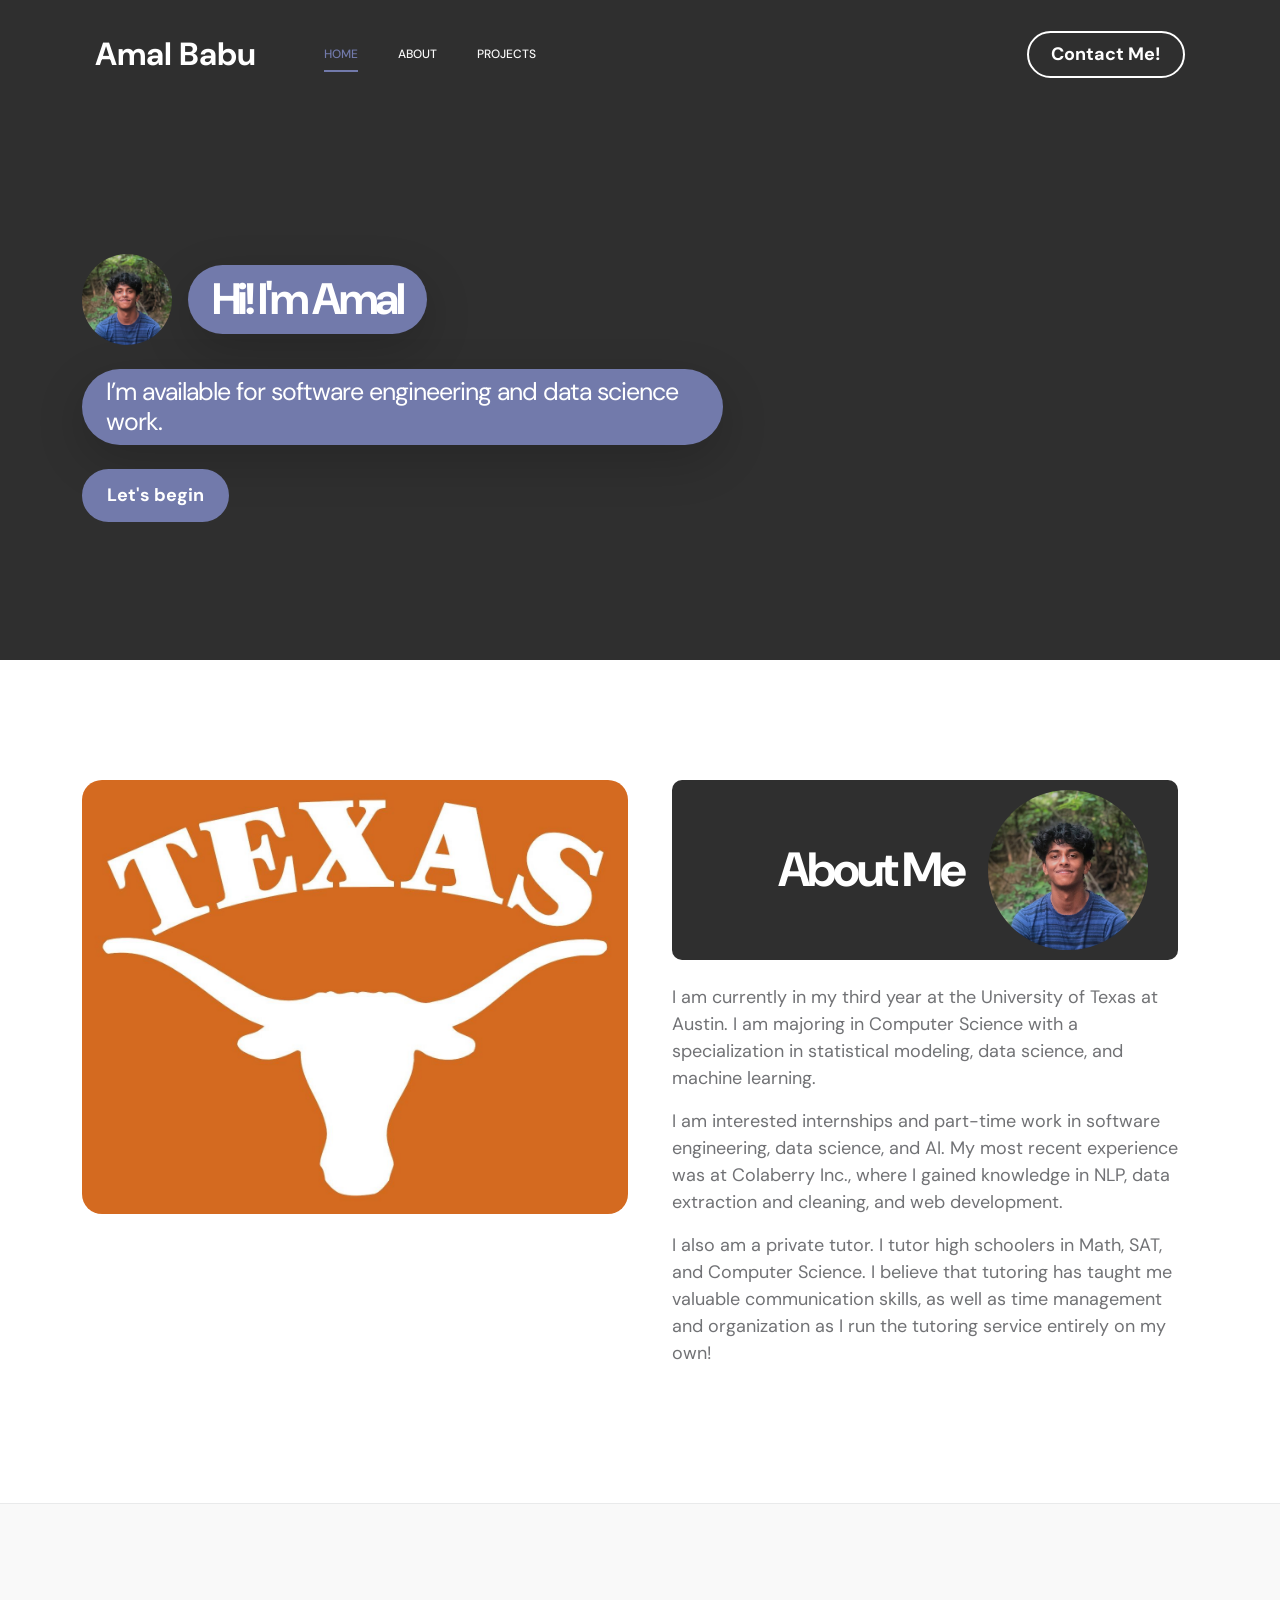
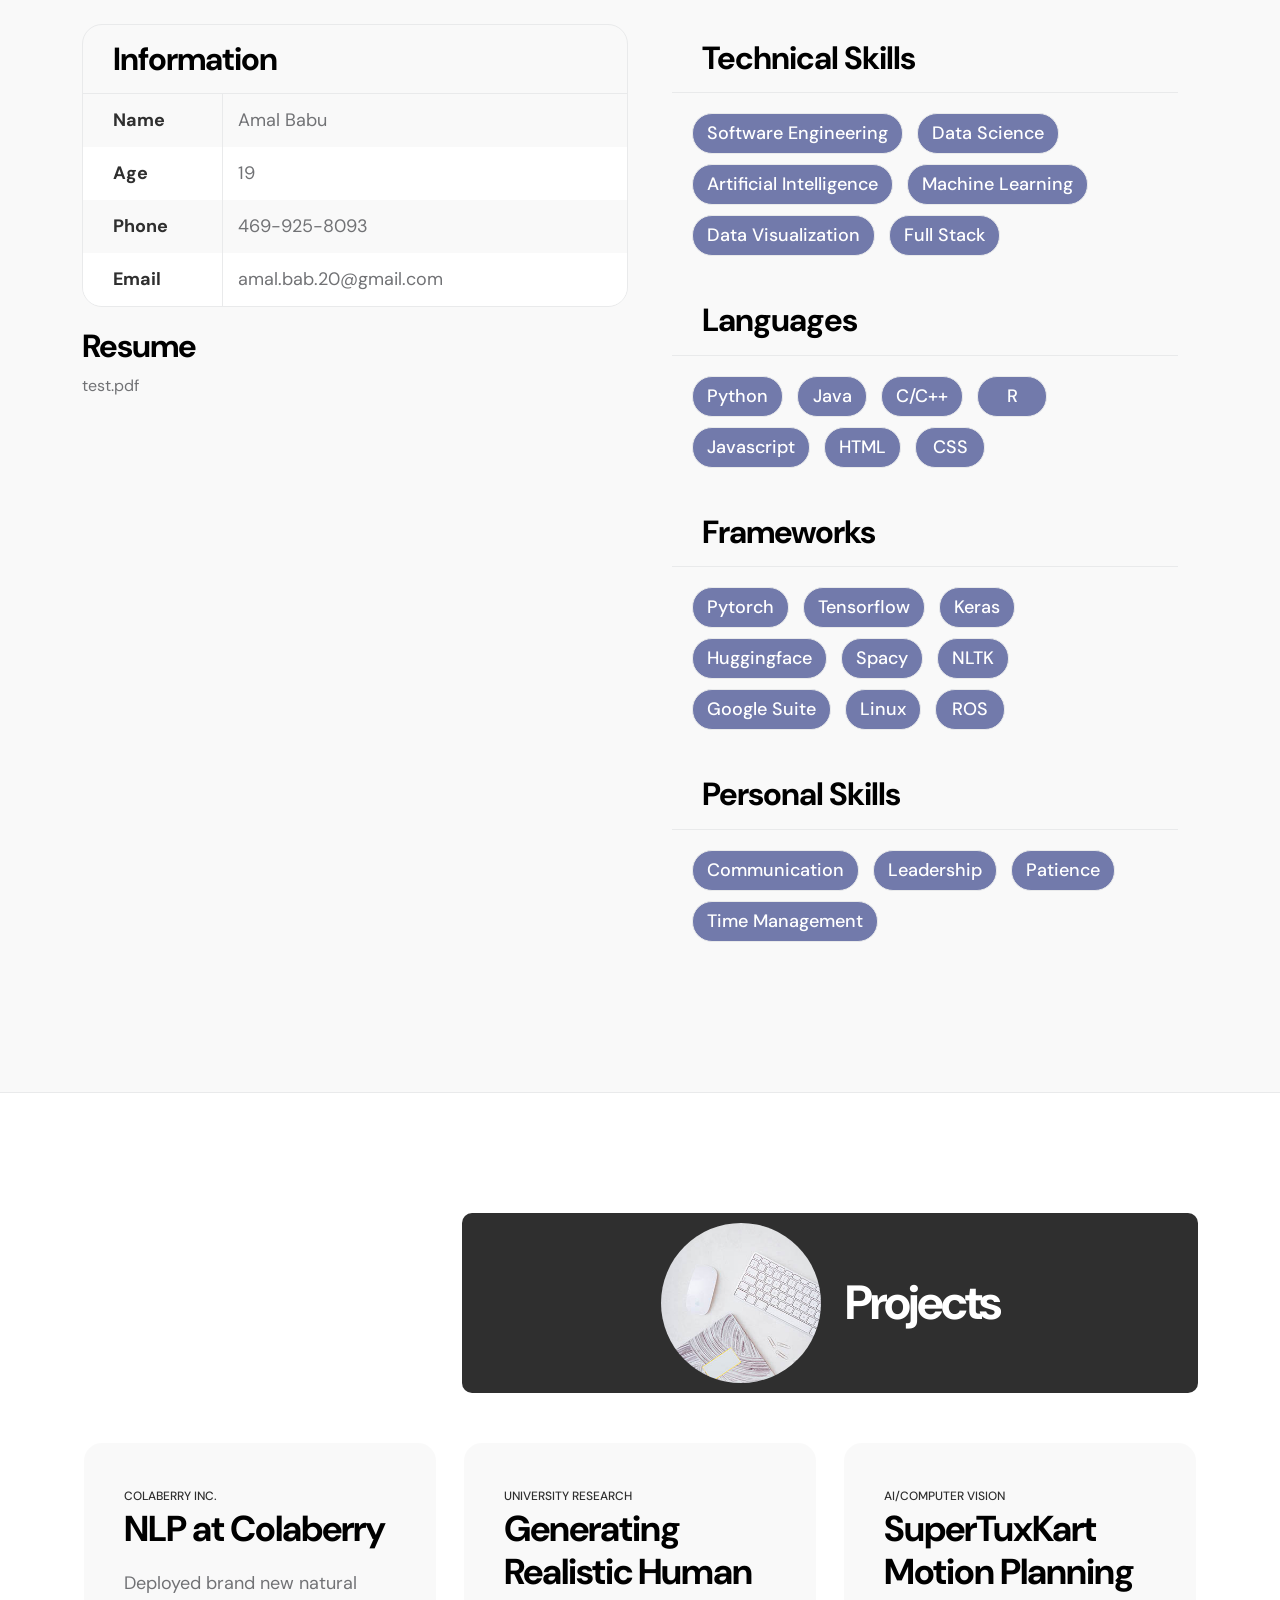
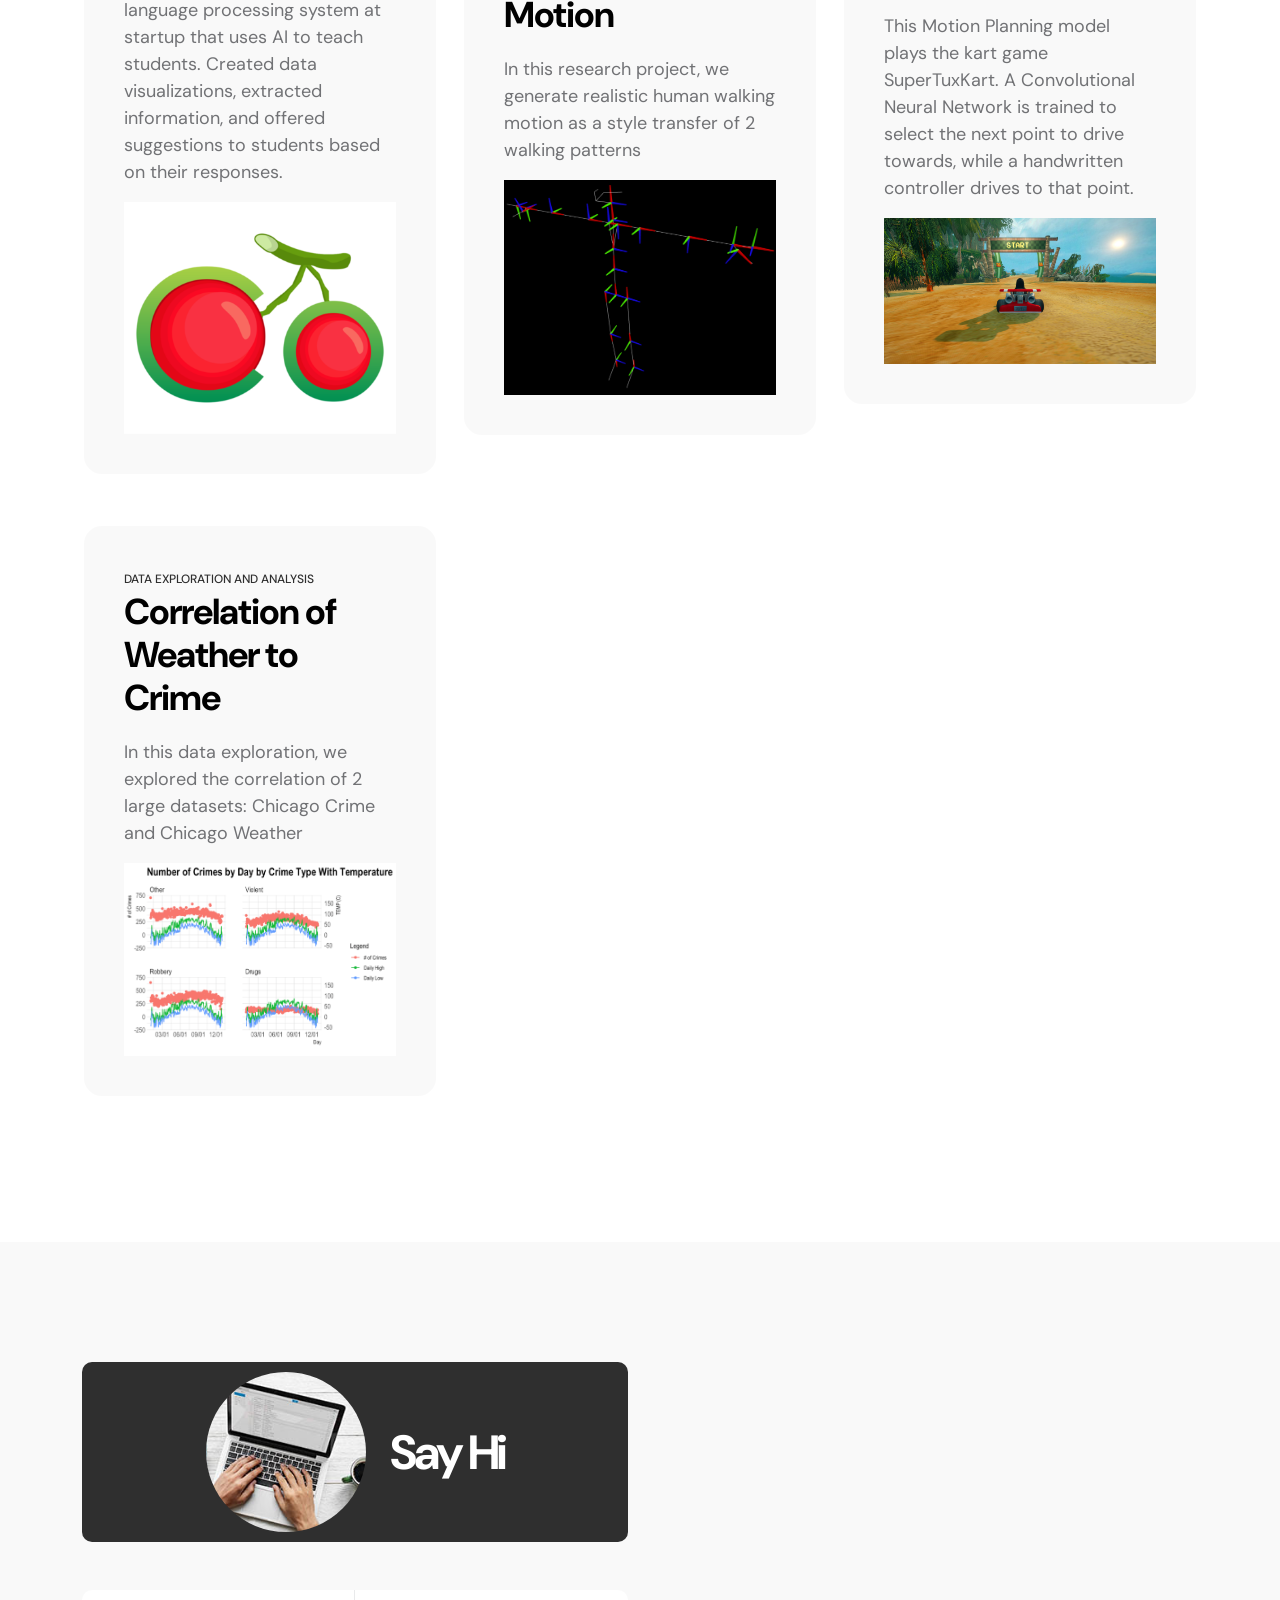
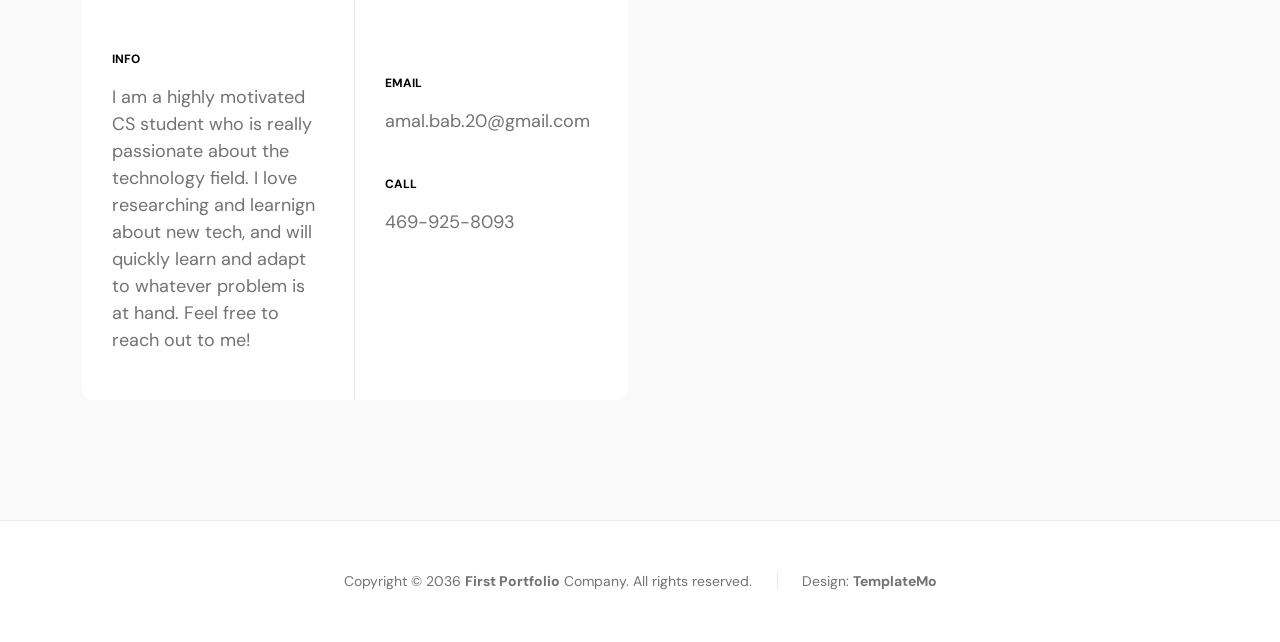
==== index.html @ a1cfbc27 "resume changes" ====
<!doctype html>
<html lang="en">
    <head>
        <meta charset="utf-8">
        <meta name="viewport" content="width=device-width, initial-scale=1">

        <meta name="description" content="">
        <meta name="author" content="TemplateMo">

        <title>Amal Babu</title>

        <!-- CSS FILES -->
        <link rel="preconnect" href="https://fonts.googleapis.com">
        
        <link rel="preconnect" href="https://fonts.gstatic.com" crossorigin>
        
        <link href="https://fonts.googleapis.com/css2?family=DM+Sans:wght@400;500;700&display=swap" rel="stylesheet">

        <link href="css/bootstrap.min.css" rel="stylesheet">

        <link href="css/bootstrap-icons.css" rel="stylesheet">

        <link href="css/magnific-popup.css" rel="stylesheet">

        <link href="css/templatemo-first-portfolio-style.css" rel="stylesheet">
        
<!--

TemplateMo 578 First Portfolio

https://templatemo.com/tm-578-first-portfolio

-->
    </head>
    
    <body>

        <section class="preloader">
            <div class="spinner">
                <span class="spinner-rotate"></span>    
            </div>
        </section>

        <nav class="navbar navbar-expand-lg">
            <div class="container">

                <button class="navbar-toggler" type="button" data-bs-toggle="collapse" data-bs-target="#navbarNav" aria-controls="navbarNav" aria-expanded="false" aria-label="Toggle navigation">
                    <span class="navbar-toggler-icon"></span>
                </button>

                <a href="index.html" class="navbar-brand mx-auto mx-lg-0">Amal Babu</a>

                <div class="d-flex align-items-center d-lg-none">
                    <i class="navbar-icon bi-telephone-plus me-3"></i>
                    <a class="custom-btn btn" href="#section_4">
                        120-240-9600
                    </a>
                </div>

                <div class="collapse navbar-collapse" id="navbarNav">
                    <ul class="navbar-nav ms-lg-5">
                        <li class="nav-item">
                            <a class="nav-link click-scroll" href="#section_1">Home</a>
                        </li>

                        <li class="nav-item">
                            <a class="nav-link click-scroll" href="#section_2">About</a>
                        </li>
                        <li class="nav-item">
                            <a class="nav-link click-scroll" href="#section_3">Projects</a>
                        </li>
                    </ul>

                    <div class="d-lg-flex align-items-center d-none ms-auto">
                        <a class="custom-btn btn" href="#section_4">
                            Contact Me!
                        </a>
                    </div>
                </div>

            </div>
        </nav>

        <main>

            <section class="hero d-flex justify-content-center align-items-center" id="section_1">
                <div class="container">
                    <div class="row">

                        <div class="col-lg-7 col-12">
                            <div class="hero-text">
                                <div class="hero-title-wrap d-flex align-items-center mb-4">
                                    <img src="images/amal-profile.jpg" class="avatar-image avatar-image-large img-fluid" alt="">

                                    <h1 class="hero-title ms-3 mb-0">Hi! I'm Amal</h1>
                                </div>

                                <h4 class="mb-4">I’m available for software engineering and data science work.</h4>
                                <p class="mb-4"><a class="custom-btn btn custom-link" href="#section_2">Let's begin</a></p>
                            </div>
                        </div>

                    </div>
                </div>

                <!-- <svg xmlns="http://www.w3.org/2000/svg" viewBox="0 0 1440 320"><path fill="#535da1" fill-opacity="1" d="M0,160L24,160C48,160,96,160,144,138.7C192,117,240,75,288,64C336,53,384,75,432,106.7C480,139,528,181,576,208C624,235,672,245,720,240C768,235,816,213,864,186.7C912,160,960,128,1008,133.3C1056,139,1104,181,1152,202.7C1200,224,1248,224,1296,197.3C1344,171,1392,117,1416,90.7L1440,64L1440,0L1416,0C1392,0,1344,0,1296,0C1248,0,1200,0,1152,0C1104,0,1056,0,1008,0C960,0,912,0,864,0C816,0,768,0,720,0C672,0,624,0,576,0C528,0,480,0,432,0C384,0,336,0,288,0C240,0,192,0,144,0C96,0,48,0,24,0L0,0Z"></path></svg> -->
            </section>


            <section class="about section-padding" id="section_2">
                <div class="container">
                    <div class="row">

                        <div class="col-lg-6 col-12">
                            <img src="images/ut-logo2.jpeg" class="about-image img-fluid" alt="">
                        </div>

                        <div class="col-lg-6 col-12 mt-5 mt-lg-0">
                            <div class="about-thumb">

                                <div class="section-title-wrap d-flex justify-content-end align-items-center mb-4">
                                    <h2 class="text-white me-4 mb-0">About Me</h2>

                                    <img src="images/amal-profile.jpg" class="avatar-image img-fluid" alt="">
                                </div>


                                <p>I am currently in my third year at the University of Texas at Austin. I am majoring in Computer Science with a specialization in statistical modeling, data science, and machine learning.</p>

                                <p>I am interested internships and part-time work in software engineering, data science, and AI. My most recent experience was at Colaberry Inc., where I gained knowledge in NLP, data extraction and cleaning, and web development.</p>

                                <p>I also am a private tutor. I tutor high schoolers in Math, SAT, and Computer Science. I believe that tutoring has taught me valuable communication skills, as well as time management and organization as I run the tutoring service entirely on my own!</p>

                            </div>
                        </div>

                    </div>
                </div>
            </section>

            <section class="featured section-padding">
                <div class="container">
                    <div class="row">

                        <div class="col-lg-6 col-12">
                            <div class="profile-thumb">
                                <div class="profile-title">
                                    <h4 class="mb-0">Information</h4>
                                </div>

                                <div class="profile-body">
                                    <p>
                                        <span class="profile-small-title">Name</span> 
                                        <span>Amal Babu</span>
                                    </p>

                                    <p>
                                        <span class="profile-small-title">Age</span> 
                                        <span>19</span>
                                    </p>

                                    <p>
                                        <span class="profile-small-title">Phone</span> 
                                         <span><a href="tel: 469-925-8093">469-925-8093</a></span>
                                    </p>

                                    <p>
                                        <span class="profile-small-title">Email</span> 
                                        <span><a href="mailto:amal.bab.20@gmail.com">amal.bab.20@gmail.com</a></span>
                                    </p>
                                </div>

                            </div>
                            
                            <div class = "resume-section">
                              <h4>Resume</h4>
                              <object data="images/amal-resume-main.pdf" type="application/pdf" width="600" height="550"> <a href="images/amal-resume-main.pdf">test.pdf</a></object>
                            </div>  

                        </div>

                        <div class="col-lg-6 col-12 mt-5 mt-lg-0">
                            <div class="about-thumb">

                              <div class="profile-title">
                                <h4 class="mb-0">Technical Skills</h4>
                              </div>

                                <ul class="footer-menu">
                                    <li class="footer-menu-item"><a href="#" class="footer-menu-link">Software Engineering</a></li>

                                    <li class="footer-menu-item"><a href="#" class="footer-menu-link">Data Science</a></li>

                                    <li class="footer-menu-item"><a href="#" class="footer-menu-link">Artificial Intelligence</a></li>

                                    <li class="footer-menu-item"><a href="#" class="footer-menu-link">Machine Learning</a></li>

                                    <li class="footer-menu-item"><a href="#" class="footer-menu-link">Data Visualization</a></li>

                                    <li class="footer-menu-item"><a href="#" class="footer-menu-link">Full Stack</a></li>
                                </ul>


                                <div class="profile-title">
                                  <h4 class="mb-0">Languages</h4>
                                </div>
  
                                  <ul class="footer-menu">
                                      <li class="footer-menu-item"><a href="#" class="footer-menu-link">Python</a></li>
  
                                      <li class="footer-menu-item"><a href="#" class="footer-menu-link">Java</a></li>
  
                                      <li class="footer-menu-item"><a href="#" class="footer-menu-link">C/C++</a></li>
  
                                      <li class="footer-menu-item"><a href="#" class="footer-menu-link">R</a></li>
  
                                      <li class="footer-menu-item"><a href="#" class="footer-menu-link">Javascript</a></li>
  
                                      <li class="footer-menu-item"><a href="#" class="footer-menu-link">HTML</a></li>

                                      <li class="footer-menu-item"><a href="#" class="footer-menu-link">CSS</a></li>
                                  </ul>

                                  <div class="profile-title">
                                    <h4 class="mb-0">Frameworks</h4>
                                  </div>
    
                                    <ul class="footer-menu">
                                        <li class="footer-menu-item"><a href="#" class="footer-menu-link">Pytorch</a></li>
    
                                        <li class="footer-menu-item"><a href="#" class="footer-menu-link">Tensorflow</a></li>
    
                                        <li class="footer-menu-item"><a href="#" class="footer-menu-link">Keras</a></li>
    
                                        <li class="footer-menu-item"><a href="#" class="footer-menu-link">Huggingface</a></li>
    
                                        <li class="footer-menu-item"><a href="#" class="footer-menu-link">Spacy</a></li>
    
                                        <li class="footer-menu-item"><a href="#" class="footer-menu-link">NLTK</a></li>
  
                                        <li class="footer-menu-item"><a href="#" class="footer-menu-link">Google Suite</a></li>

                                        <li class="footer-menu-item"><a href="#" class="footer-menu-link">Linux</a></li>

                                        <li class="footer-menu-item"><a href="#" class="footer-menu-link">ROS</a></li>
                                    </ul>


                                    <div class="profile-title">
                                      <h4 class="mb-0">Personal Skills</h4>
                                    </div>
      
                                      <ul class="footer-menu">
                                        <li class="footer-menu-item"><a href="#" class="footer-menu-link">Communication</a></li>

                                        <li class="footer-menu-item"><a href="#" class="footer-menu-link">Leadership</a></li>

                                        <li class="footer-menu-item"><a href="#" class="footer-menu-link">Patience</a></li>

                                        <li class="footer-menu-item"><a href="#" class="footer-menu-link">Time Management</a></li>

                                      </ul>

                      </div>

                    </div>
                </div>
            </section>


            <section class="projects section-padding" id="3">
                <div class="container">
                    <div class="row">

                        <div class="col-lg-8 col-md-8 col-12 ms-auto">
                            <div class="section-title-wrap d-flex justify-content-center align-items-center mb-4">
                                <img src="images/white-desk-work-study-aesthetics.jpg" class="avatar-image img-fluid" alt="">

                                <h2 class="text-white ms-4 mb-0">Projects</h2>
                            </div>
                        </div>

                        <div class="clearfix"></div>


                        <div class="col-lg-4 col-md-6 col-12">
                          <div class="projects-thumb">
                              <div class="projects-info">
                                  <small class="projects-tag">Colaberry Inc.</small>

                                  <h3 class="projects-title">NLP at Colaberry</h3>
                                  <p>Deployed brand new natural language processing system at startup that uses AI to teach students. Created data visualizations, extracted information, and offered suggestions to students based on their responses.</p>
                              </div>

                              <a href="https://refactored.ai/">
                                  <img src="images/projects/colaberry-symbol.png" class="img-fluid" alt="">
                              </a>
                          </div>
                        </div>

                        <div class="col-lg-4 col-md-6 col-12">
                          <div class="projects-thumb">
                              <div class="projects-info">
                                  <small class="projects-tag">University Research</small>

                                  <h3 class="projects-title">Generating Realistic Human Motion</h3>

                                  <p>In this research project, we generate realistic human walking motion as a style transfer of 2 walking patterns</p>
                              </div>
                              
                              <a href="images/projects/project-paper.pdf">
                                  <img src="images/projects/motion-cap.png" class="img-fluid" alt="">
                              </a>
                          </div>
                      </div>


                      <div class="col-lg-4 col-md-6 col-12">
                        <div class="projects-thumb">
                            <div class="projects-info">
                                <small class="projects-tag">AI/Computer Vision</small>

                                <h3 class="projects-title">SuperTuxKart Motion Planning</h3>
                                <p>This Motion Planning model plays the kart game SuperTuxKart. A Convolutional Neural Network is trained to select the next point to drive towards, while a handwritten controller drives to that point.</p>
                            </div>

                            <a href="images/projects/download.mp4">
                                <img src="images/projects/supertux.jpg" class="img-fluid" alt="">
                            </a>
                        </div>
                    </div>

                        
                      <div class="col-lg-4 col-md-6 col-12">
                        <div class="projects-thumb">
                            <div class="projects-info">
                                <small class="projects-tag">Data Exploration and Analysis</small>

                                <h3 class="projects-title">Correlation of Weather to Crime</h3>
                            </div>



                            <a href="images/projects/Project1.pdf">
                                <p>In this data exploration, we explored the correlation of 2 large datasets: Chicago Crime and Chicago Weather</p>
                                <img src="images/projects/crime-weather.png" class="img-fluid" alt="">
                            </a>
                        </div>
                    </div>



                        
                      </div>

                    </div>
                </div>
            </section>

            <section class="contact section-padding" id="section_4">
                    <div class="container">
                        <div class="row">

                            <div class="col-lg-6 col-md-8 col-12">
                                <div class="section-title-wrap d-flex justify-content-center align-items-center mb-5">
                                    <img src="images/aerial-view-man-using-computer-laptop-wooden-table.jpg" class="avatar-image img-fluid" alt="">

                                    <h2 class="text-white ms-4 mb-0">Say Hi</h2>
                                </div>
                            </div>

                            <div class="clearfix"></div>

                            <div class="col-lg-3 col-md-6 col-12 pe-lg-0">
                                <div class="contact-info contact-info-border-start d-flex flex-column">
                                    <strong class="site-footer-title d-block mb-3">Info</strong>

                                    <p>I am a highly motivated CS student who is really passionate about the technology field. I love researching and learnign about new tech, and will quickly learn and adapt to whatever problem is at hand. Feel free to reach out to me!</p>

                                </div>
                            </div>

                            <div class="col-lg-3 col-md-6 col-12 ps-lg-0">
                                <div class="contact-info d-flex flex-column">

                                    <strong class="site-footer-title d-block mt-4 mb-3">Email</strong>

                                    <p>
                                        <a href="mailto:amal.bab.20@gmail.com">
                                            amal.bab.20@gmail.com
                                        </a>
                                    </p>

                                    <strong class="site-footer-title d-block mt-4 mb-3">Call</strong>

                                    <p class="mb-0">
                                        <a href="tel: 469-925-8093">
                                            469-925-8093
                                        </a>
                                    </p>

                                    </p>
                                </div>
                            </div>

                        </div>
                    </div>
                </div>
            </section>

        </main>

        <footer class="site-footer">
            <div class="container">
                <div class="row">

                    <div class="col-lg-12 col-12">
                        <div class="copyright-text-wrap">
                            <p class="mb-0">
                                <span class="copyright-text">Copyright © 2036 <a href="#">First Portfolio</a> Company. All rights reserved.</span>
                                Design: 
                                <a rel="sponsored" href="https://templatemo.com" target="_blank">TemplateMo</a>
                            </p>
                        </div>
                    </div>

                </div>
            </div>
        </footer>

        <!-- JAVASCRIPT FILES -->
        <script src="js/jquery.min.js"></script>
        <script src="js/bootstrap.min.js"></script>
        <script src="js/jquery.sticky.js"></script>
        <script src="js/click-scroll.js"></script>
        <script src="js/jquery.magnific-popup.min.js"></script>
        <script src="js/magnific-popup-options.js"></script>
        <script src="js/custom.js"></script>

    </body>
</html>
---- css/templatemo-first-portfolio-style.css ----
/*

TemplateMo 578 First Portfolio

https://templatemo.com/tm-578-first-portfolio

*/


/*---------------------------------------
  CUSTOM PROPERTIES ( VARIABLES )             
-----------------------------------------*/
:root {
  --white-color:                  #ffffff;
  --primary-color:                #727aab;
  --secondary-color:              #2f2f2f;
  --section-bg-color:             #f9f9f9;
  --dark-color:                   #000000;
  --p-color:                      #717275;
  --border-color:                 #e9eaeb;
  --featured-border-color:        #727aab;

  --body-font-family:             'DM Sans', sans-serif;

  --h1-font-size:                 62px;
  --h2-font-size:                 48px;
  --h3-font-size:                 36px;
  --h4-font-size:                 32px;
  --h5-font-size:                 24px;
  --h6-font-size:                 22px;
  --p-font-size:                  18px;
  --menu-font-size:               12px;
  --copyright-font-size:          14px;

  --border-radius-large:          100px;
  --border-radius-medium:         20px;
  --border-radius-small:          10px;

  --font-weight-normal:           400;
  --font-weight-medium:           500;
  --font-weight-bold:             700;
}

body {
    background: var(--white-color);
    font-family: var(--body-font-family); 
}


/*---------------------------------------
  TYPOGRAPHY               
-----------------------------------------*/

h2,
h3,
h4,
h5,
h6 {
  color: var(--dark-color);
}

h1,
h2,
h3,
h4,
h5,
h6 {
  font-weight: var(--font-weight-bold);
  letter-spacing: -1px;
}

h1 {
  font-size: var(--h1-font-size);
  letter-spacing: -3px;
}

h2 {
  font-size: var(--h2-font-size);
  color: var(--secondary-color);
  letter-spacing: -3px;
}

h3 {
  font-size: var(--h3-font-size);
}

h4 {
  font-size: var(--h4-font-size);
}

h5 {
  font-size: var(--h5-font-size);
  line-height: normal;
}

h6 {
  font-size: var(--h6-font-size);
}

p {
  color: var(--p-color);
  font-size: var(--p-font-size);
  font-weight: var(--font-weight-normal);
}

ul li {
  color: var(--p-color);
  font-size: var(--p-font-size);
  font-weight: var(--font-weight-normal);
}

a, 
button {
  touch-action: manipulation;
  transition: all 0.3s;
}

a {
  color: var(--p-color);
  text-decoration: none;
}

a:hover {
  color: var(--secondary-color);
}

::selection {
  background: var(--secondary-color);
  color: var(--white-color);
}

::-moz-selection {
  background: var(--secondary-color);
  color: var(--white-color);
}

.section-padding {
  padding-top: 120px;
  padding-bottom: 120px;
}

b,
strong {
  font-weight: var(--font-weight-bold);
}

.section-title-wrap {
  background: var(--secondary-color);
  border-radius: var(--border-radius-small);
  padding: 10px 30px;
}


/*---------------------------------------
  AVATAR IMAGE               
-----------------------------------------*/
.avatar-image {
  border-radius: var(--border-radius-large);
  width: 160px;
  height: 160px;
  object-fit: cover;
}

.avatar-image-large {
  width: 90.4px;
  height: 90.4px;
}


/*---------------------------------------
  PRE LOADER               
-----------------------------------------*/
.preloader {
  position: fixed;
  top: 0;
  left: 0;
  width: 100%;
  height: 100%;
  z-index: 99999;
  display: flex;
  flex-flow: row nowrap;
  justify-content: center;
  align-items: center;
  background: none repeat scroll 0 0 var(--white-color);
}

.spinner {
  border: 1px solid transparent;
  border-radius: var(--border-radius-small);
  position: relative;
}

.spinner:before {
  content: '';
  box-sizing: border-box;
  position: absolute;
  top: 50%;
  left: 50%;
  width: 45px;
  height: 45px;
  margin-top: -10px;
  margin-left: -10px;
  border-radius: 50%;
  border: 1px solid var(--border-color);
  border-top-color: var(--white-color);
  animation: spinner .9s linear infinite;
}

@-webkit-@keyframes spinner {
  to {transform: rotate(360deg);
  }
}

@keyframes spinner {
  to {transform: rotate(360deg);}
}


/*---------------------------------------
  CUSTOM ICON               
-----------------------------------------*/
.navbar-icon {
  background: var(--white-color);
  border-radius: var(--border-radius-large);
  color: var(--dark-color);
  width: 47px;
  height: 47px;
  line-height: 47px;
  text-align: center;
}

.is-sticky .navbar-icon {
  background: var(--secondary-color);
  color: var(--white-color);
}

.form-check-icon {
  color: var(--secondary-color);
}


/*---------------------------------------
  CUSTOM BUTTON               
-----------------------------------------*/
.custom-btn,
.navbar .custom-btn {
  font-size: var(--p-font-size);
  font-weight: var(--font-weight-bold);
}

.navbar .custom-btn {
  background: transparent;
  border-width: 2px;
  border-style: solid;
  border-color: var(--white-color);
  color: var(--white-color);
  padding: 8px 22px;
}

.navbar .custom-btn:hover {
  background: var(--white-color);
  border-color: transparent;
  color: var(--secondary-color);
}

.custom-btn {
  background: var(--secondary-color);
  border-radius: var(--border-radius-large);
  color: var(--white-color);
  font-weight: var(--font-weight-bold);
  padding: 12px 24px;
}

.custom-btn:hover {
  background: var(--primary-color);
  box-shadow: 0 1rem 3rem rgba(0,0,0,.175);
  color: var(--white-color);
}

.custom-border-btn {
  background: transparent;
  border: 2px solid var(--border-color);
  color: var(--p-color);
}

.custom-border-btn:hover {
  background: var(--secondary-color);
  border-color: var(--secondary-color);
  color: var(--white-color);
}

.custom-link {
	background-color: var(--primary-color);
}

.custom-link:hover {
	background-color: var(--secondary-color);
}


/*---------------------------------------
  NAVIGATION              
-----------------------------------------*/
.sticky-wrapper {
  position: relative;
  z-index: 222;
  height: auto !important;
}

.is-sticky,
.is-sticky .navbar .container {
  background: var(--white-color);
  box-shadow: 0 1rem 3rem rgb(0 0 0 / 18%);
}

.is-sticky .navbar-brand,
.is-sticky .navbar-brand:hover {
  color: var(--dark-color);
}

.is-sticky .navbar-nav .nav-link {
  color: var(--p-color);
}

.is-sticky .navbar .custom-btn {
  border-color: var(--secondary-color);
  color: var(--secondary-color);
}

.is-sticky .navbar .custom-btn:hover {
  background: var(--secondary-color);
  color: var(--white-color);
}

.navbar {
  background: transparent;
  position: absolute;
  z-index: 9;
  right: 0;
  left: 0;
  transition: all 0.3s;
  padding-top: 15px;
  padding-bottom: 0;
}

.navbar .container {
  border-radius: var(--border-radius-small);
  padding: 10px 25px;
}

.navbar-brand {
  font-size: var(--h4-font-size);
  font-weight: var(--font-weight-bold);
}

.navbar-brand,
.navbar-brand:hover {
  color: var(--white-color);
}

.navbar-expand-lg .navbar-nav .nav-link {
  padding-right: 0;
  padding-left: 0;
  margin-right: 20px;
  margin-left: 20px;
}

.navbar-nav .nav-link {
  display: inline-block;
  color: var(--section-bg-color);
  font-size: var(--menu-font-size);
  font-weight: var(--font-weight-medium);
  text-transform: uppercase;
  position: relative;
  padding-top: 15px;
  padding-bottom: 15px;
}

.navbar-nav .nav-link::after {
  content: "";
  background: transparent;
  position: absolute;
  bottom: 6px;
  right: 0;
  left: 0;
  width: 100%;
  height: 2px;
}

.navbar-nav .nav-link.active::after, 
.navbar-nav .nav-link:hover::after {
  background: var(--primary-color);
}

.navbar-nav .nav-link.active, 
.navbar-nav .nav-link:hover {
  color: var(--primary-color);
}

.navbar-toggler {
  border: 0;
  padding: 0;
  cursor: pointer;
  margin: 0;
  width: 30px;
  height: 35px;
  outline: none;
}

.navbar-toggler:focus {
  outline: none;
  box-shadow: none;
}

.navbar-toggler[aria-expanded="true"] .navbar-toggler-icon {
  background: transparent;
}

.navbar-toggler[aria-expanded="true"] .navbar-toggler-icon:before,
.navbar-toggler[aria-expanded="true"] .navbar-toggler-icon:after {
  transition: top 300ms 50ms ease, -webkit-transform 300ms 350ms ease;
  transition: top 300ms 50ms ease, transform 300ms 350ms ease;
  transition: top 300ms 50ms ease, transform 300ms 350ms ease, -webkit-transform 300ms 350ms ease;
  top: 0;
}

.navbar-toggler[aria-expanded="true"] .navbar-toggler-icon:before {
  transform: rotate(45deg);
}

.navbar-toggler[aria-expanded="true"] .navbar-toggler-icon:after {
  transform: rotate(-45deg);
}

.navbar-toggler .navbar-toggler-icon {
  background: var(--white-color);
  transition: background 10ms 300ms ease;
  display: block;
  width: 30px;
  height: 2px;
  position: relative;
}

.navbar-toggler .navbar-toggler-icon:before,
.navbar-toggler .navbar-toggler-icon:after {
  transition: top 300ms 350ms ease, -webkit-transform 300ms 50ms ease;
  transition: top 300ms 350ms ease, transform 300ms 50ms ease;
  transition: top 300ms 350ms ease, transform 300ms 50ms ease, -webkit-transform 300ms 50ms ease;
  position: absolute;
  right: 0;
  left: 0;
  background: var(--white-color);
  width: 30px;
  height: 2px;
  content: '';
}

.navbar-toggler .navbar-toggler-icon::before {
  top: -8px;
}

.navbar-toggler .navbar-toggler-icon::after {
  top: 8px;
}


/*---------------------------------------
  HERO              
-----------------------------------------*/
.hero {
  background: var(--secondary-color);
  position: relative;
  overflow: hidden;
  padding-top: 330px;
  padding-bottom: 330px;
}

@media  screen and (min-width: 991px) {
  .hero {
    height: 60vh;
  }
}

.hero-title,
.hero h4 {
  background: var(--primary-color);
  color: var(--white-color);
  box-shadow: 0 1rem 3rem rgba(0,0,0,.175);
  border-radius: var(--border-radius-large);
  display: inline-block;
  padding: 8px 24px;
}

/* .hero .custom-btn */

.hero-title {
	font-size: 44px;
}

.hero h4 {
	font-size: 25px;
  font-weight: normal;
}

.hero-text {
  position: relative;
  z-index: 22;
  top: 70px;
}

.hero-image-wrap {
  background: var(--white-color);
  border-radius: 100%;
  width: 350px;
  height: 350px;
  position: absolute;
  z-index: 22;
  top: -50px;
  right: 0;
  left: 0;
  margin: auto;
  pointer-events: none;
}

.hero-image {
  position: absolute;
  z-index: 22;
  top: 0;
  width: 100%;
  min-width: 550px;
}

.hero svg {
  position: absolute;
  z-index: 2;
  bottom: 0;
  right: 0;
  left: 0;
  overflow: hidden;
  height: 100%;
  pointer-events: none;
}


/*---------------------------------------
  ABOUT              
-----------------------------------------*/
.profile-thumb {
  border: 1px solid var(--border-color);
  border-radius: var(--border-radius-medium);
  position: relative;
  overflow: hidden;
  vertical-align: middle;

}

.profile-title {
  border-bottom: 1px solid var(--border-color);
  padding: 15px 30px;
}

.profile-small-title {
  border-right: 1px solid var(--border-color);
  color: var(--secondary-color);
  font-weight: var(--font-weight-bold);
  min-width: 140px;
  margin-right: 10px;
  padding: 13px 30px;
  display: inline-block;
}

.profile-body p {
  margin-bottom: 0;
}

.profile-body p:nth-of-type(even) {
  background: var(--white-color);
}

.about-image {
  border-radius: var(--border-radius-medium);
}

.about-thumb {
  padding-right: 20px;
  padding-left: 20px;
}

.resume-section{
  padding-top: 20px;
}

/*---------------------------------------
  FEATURED              
-----------------------------------------*/
.featured-numbers {
  font-size: var(--h1-font-size);
  line-height: normal;
  display: block;
}

.featured-text {
  color: var(--secondary-color);
}

.featured-border-bottom {
  border-bottom: 1px solid var(--border-color);
}

.featured-border-start {
  border-left: 1px solid var(--border-color);
}


/*---------------------------------------
  CLIENTS              
-----------------------------------------*/

.clients-item-height {
	height: 120px;
}

.clients-image {
  display: block;
  max-width: 100px;
  margin: auto;
  transition: all ease 0.2s;
}

.clients-image:hover {
  transform: scale(1.3);
}


/*---------------------------------------
  SERVICES              
-----------------------------------------*/
.services,
.featured {
  background: var(--section-bg-color);
  border-top: 1px solid var(--border-color);
  border-bottom: 1px solid var(--border-color);
}

.services-thumb {
  background: var(--white-color);
  border: 2px solid transparent;
  border-radius: var(--border-radius-medium);
  position: relative;
  overflow: hidden;
  margin-bottom: 24px;
  padding: 40px 40px 240px 40px;
  transition: all 0.5s;
}

.services-thumb-up {
  position: relative;
  bottom: 50px;
  margin-bottom: -50px;
}

.services-thumb:hover {
  border: 2px solid var(--secondary-color);
  box-shadow: 0 1rem 3rem rgba(0,0,0,.175);
}

.services-thumb:hover .services-icon-wrap {
  background: var(--secondary-color);
  border-color: var(--secondary-color);
  color: var(--white-color);
}

.services-icon-wrap {
  border: 1px solid var(--border-color);
  border-radius: var(--border-radius-small);
  position: absolute;
  bottom: 0;
  right: 0;
  width: 50%;
  height: 55%;
  transform: rotate(-35deg) translateY(55px);
  transition: all ease 0.5s;
}

.services-icon {
  font-size: 90px;
  position: relative;
  bottom: 15px;
}

.services-thumb:hover .services-price-wrap {
  background: var(--secondary-color);
}

.services-thumb:hover .services-price-overlay {
  background: var(--primary-color);
}

.services-price-wrap {
  background: var(--primary-color);
  border-radius: var(--border-radius-medium);
  position: relative;
  overflow: hidden;
  padding: 6px 20px 6px 15px;
  transition: all ease 0.5s;
}

.services-price-text {
  color: var(--white-color);
  font-size: var(--copyright-font-size);
  font-weight: var(--font-weight-bold);
}

.services-price-overlay {
  background: var(--secondary-color);
  border-bottom-left-radius: 100%;
  position: absolute;
  top: 0;
  right: 0;
  width: 20px;
  height: 20px;
  pointer-events: none;
}


/*---------------------------------------
  PROJECTS              
-----------------------------------------*/
.projects-thumb {
  background: var(--section-bg-color);
  border: 2px solid var(--white-color);
  border-radius: var(--border-radius-medium);
  position: relative;
  overflow: hidden;
  margin-top: 24px;
  margin-bottom: 24px;
  padding: 40px;
  transition: all ease 0.5s;
}

.projects-thumb:hover {
  border-color: var(--secondary-color);
}

.projects-thumb:hover .projects-image,
.projects-thumb:focus .projects-image {
  transform: rotate(0) translateY(0);
}

.projects-thumb .popup-image {
  display: block;
  width: 100%;
  height: 100%;
}

.projects-image {
  border-radius: var(--border-radius-medium);
  display: block;
  width: 100%;
  transform: rotate(10deg) translateY(80px);
  transition: all ease 0.5s;
}

.projects-title {
  margin-bottom: 20px;
}

.projects-tag {
  font-size: var(--menu-font-size);
  font-weight: var(--font-weight-medium);
  color: var(--secondary-color);
  text-transform: uppercase;
  margin-bottom: 5px;
}


/*---------------------------------------
  CONTACT              
-----------------------------------------*/
.contact {
  background: var(--section-bg-color);
}

.contact-info {
  background: var(--white-color);
  border-top-right-radius: var(--border-radius-small);
  border-bottom-right-radius: var(--border-radius-small);
  padding: 60px 30px 30px 30px;
  height: 100%;
}

.contact-info-border-start {
  border-right: 1px solid var(--border-color);
  border-radius: var(--border-radius-small) 0 0 var(--border-radius-small);
}

.contact-form {
  margin-left: 10px;
}


/*---------------------------------------
  CUSTOM FORM               
-----------------------------------------*/
.custom-form .form-control {
  background: var(--white-color);
  box-shadow: none;
  border: 2px solid var(--border-color);
  color: var(--p-color);
  margin-bottom: 24px;
  padding-top: 13px;
  padding-bottom: 13px;
  outline: none;
}

.form-floating>label {
  color: var(--p-color);
}

.form-check-inline {
  vertical-align: middle;
  width: 100%;
  position: relative;
  margin-right: 0;
  margin-top: 0;
  margin-bottom: 24px;
  padding: 0;
}

.custom-form .form-check-label {
  position: absolute;
  top: 50%;
  left: 50%;
  transform: translate(-50%, -50%);
  text-align: center;
}

.form-check-label-text {
  color: var(--p-color);
  display: block;
  font-size: copyright-font-size;
  margin-top: 5px;
}

.form-check-input[type=checkbox] {
  background: var(--white-color);
  border: 2px solid var(--border-color);
  box-shadow: none;
  outline: none;
  width: 100%;
  margin-top: 0;
  margin-left: 0;
  padding: 40px 50px;
}

.form-check-input:checked[type=checkbox] {
  background-image: none;
}

.form-check-input:hover,
.form-check-input:checked {
  background-color: transparent;
  border-color: var(--secondary-color);
}

.custom-form .form-control:hover,
.custom-form .form-control:focus {
  background: transparent;
  border-color: var(--secondary-color);
}

.custom-form .form-floating textarea {
  height: 150px;
}

.custom-form button[type="submit"] {
  background: var(--secondary-color);
  border: none;
  border-radius: var(--border-radius-large);
  color: var(--white-color);
  font-weight: var(--font-weight-bold);
  transition: all 0.3s;
  margin-bottom: 0;
}

.custom-form button[type="submit"]:hover,
.custom-form button[type="submit"]:focus {
  background: var(--primary-color);
  border-color: transparent;
}


/*---------------------------------------
  SITE FOOTER              
-----------------------------------------*/
.site-footer {
  border-top: 1px solid var(--border-color);
  padding-top: 50px;
  padding-bottom: 50px;
  text-align: center;
}

.site-footer-title {
  font-size: var(--menu-font-size);
  color: var(--dark-color);
  text-transform: uppercase;
}

.copyright-text-wrap p,
.copyright-text {
  font-size: var(--copyright-font-size);
}

.copyright-text {
  border-right: 1px solid var(--border-color);
  padding-right: 25px;
  margin-right: 20px;
}

.copyright-text-wrap a {
  font-weight: var(--font-weight-bold);
}

.footer-menu {
  margin: 0;
  padding: 20px;
}

.footer-menu-item {
  list-style: none;
  display: inline-block;
  vertical-align: top;
}

.footer-menu-link {
  border: 1px solid var(--border-color);
  border-radius: var(--border-radius-medium);
  font-size: var(--p-font-size);
  font-weight: var(--font-weight-medium);
  display: inline-block;
  vertical-align: top;
  text-align: center;
  margin-right: 10px;
  margin-bottom: 10px;
  padding: 6px 14px;
  min-width: 70px;
  background-color: var(--featured-border-color);
  color: var(--white-color);
}

.footer-menu-link:hover {
  background: var(--secondary-color);
  border-color: transparent;
  color: var(--white-color);
}


/*---------------------------------------
  SOCIAL ICON               
-----------------------------------------*/
.social-icon {
  margin: 0;
  padding: 0;
}

.social-icon-item {
  list-style: none;
  display: inline-block;
  vertical-align: top;
}

.social-icon-link {
  border: 1px solid var(--border-color);
  border-radius: var(--border-radius-large);
  font-size: var(--copyright-font-size);
  color: var(--dark-color);
  display: inline-block;
  vertical-align: top;
  margin: 2px 2px 5px 2px;
  width: 40px;
  height: 40px;
  line-height: 40px;
  text-align: center;
}

.social-icon-link:hover {
  background: var(--secondary-color);
  border-color: transparent;
  color: var(--white-color);
}


/*---------------------------------------
  RESPONSIVE STYLES               
-----------------------------------------*/
@media screen and (min-width: 1600px) {
  .hero {
    padding-top: 380px;
    padding-bottom: 380px;
  }

  .hero-image-wrap {
    top: -50px;
    width: 400px;
    height: 400px;
  }

  .hero-image {
    min-width: 650px;
  }
  
  .hero-title,
	.hero h2 {
	  font-size: var(--h2-font-size);
	}
}

@media screen and (max-width: 991px) {
  h1 {
    font-size: 48px;
  }

  h2 {
    font-size: 36px;
  }

  h3 {
    font-size: 32px;
  }

  h4 {
    font-size: 28px;
  }

  h5 {
    font-size: 20px;
  }

  h6 {
    font-size: 18px;
  }

  .section-padding {
    padding-top: 80px;
    padding-bottom: 80px;
  }

  .custom-btn,
  .navbar .custom-btn {
    font-size: var(--copyright-text-font-size);
    padding: 8px 16px;
  }

  .navbar .container {
    background: var(--white-color);
  }

  .navbar-brand,
  .navbar-brand:hover {
    color: var(--dark-color);
  }

  .navbar-icon {
    background: var(--secondary-color);
    color: var(--white-color);
    width: 44px;
    height: 44px;
    line-height: 44px;
  }

  .navbar .custom-btn {
    border-color: var(--secondary-color);
    color: var(--secondary-color);
  }

  .navbar-toggler .navbar-toggler-icon,
  .navbar-toggler .navbar-toggler-icon:before,
  .navbar-toggler .navbar-toggler-icon:after {
    background: var(--dark-color);
  }

  .navbar-expand-lg .navbar-nav .nav-link {
    margin-left: 0;
  }

  .navbar-nav .nav-link {
    color: var(--p-color);
    padding-top: 10px;
    padding-bottom: 10px;
  }

  .hero {
    padding-top: 200px;
    padding-bottom: 400px;
  }

  .hero-text {
    top: 0;
    margin-bottom: 120px;
  }

  .about-thumb {
    padding-right: 0;
    padding-left: 0;
  }

  .about-numbers {
    font-size: 42px;
  }

  .services-thumb-up {
    bottom: 0;
    margin-bottom: 32px;
  }

  .services-thumb {
    margin-bottom: 32px;
    padding-bottom: 270px;
  }

  .services-icon-wrap {
    width: 45%;
    height: 60%;
  }

  .services .col-lg-10 .row .col-lg-6:last-child,
  .projects .col-lg-4:last-child {
    margin-bottom: 0;
  }

  .projects-thumb {
    margin-top: 0;
    margin-bottom: 32px;
  }

  .contact-info {
    border-radius: 0 0 var(--border-radius-small) var(--border-radius-small);
    padding: 40px 30px;
  }

  .contact-info-border-start {
    border-right: 0;
    border-bottom: 1px solid var(--border-color);
    border-radius: var(--border-radius-small) var(--border-radius-small) 0 0;
  }
}

@media screen and (max-width: 575px) {
  .navbar .container {
    margin-right: 12px;
    margin-left: 12px;
  }
}

@media screen and (max-width: 480px) {
  h1 {
    font-size: 40px;
  }

  h2 {
    font-size: 28px;
  }

  h3 {
    font-size: 26px;
  }

  h4 {
    font-size: 22px;
  }

  h5 {
    font-size: 20px;
  }

  .custom-btn,
  .navbar .custom-btn {
    font-size: 13px;
    padding: 6px 12px;
  }

  .navbar-icon {
    font-size: var(--copyright-font-size);
    width: 35.5px;
    height: 35.5px;
    line-height: 35.5px;
  }

  .hero-image-wrap {
    width: 300px;
    height: 300px;
  }

  .hero-image {
    min-width: inherit;
  }
}
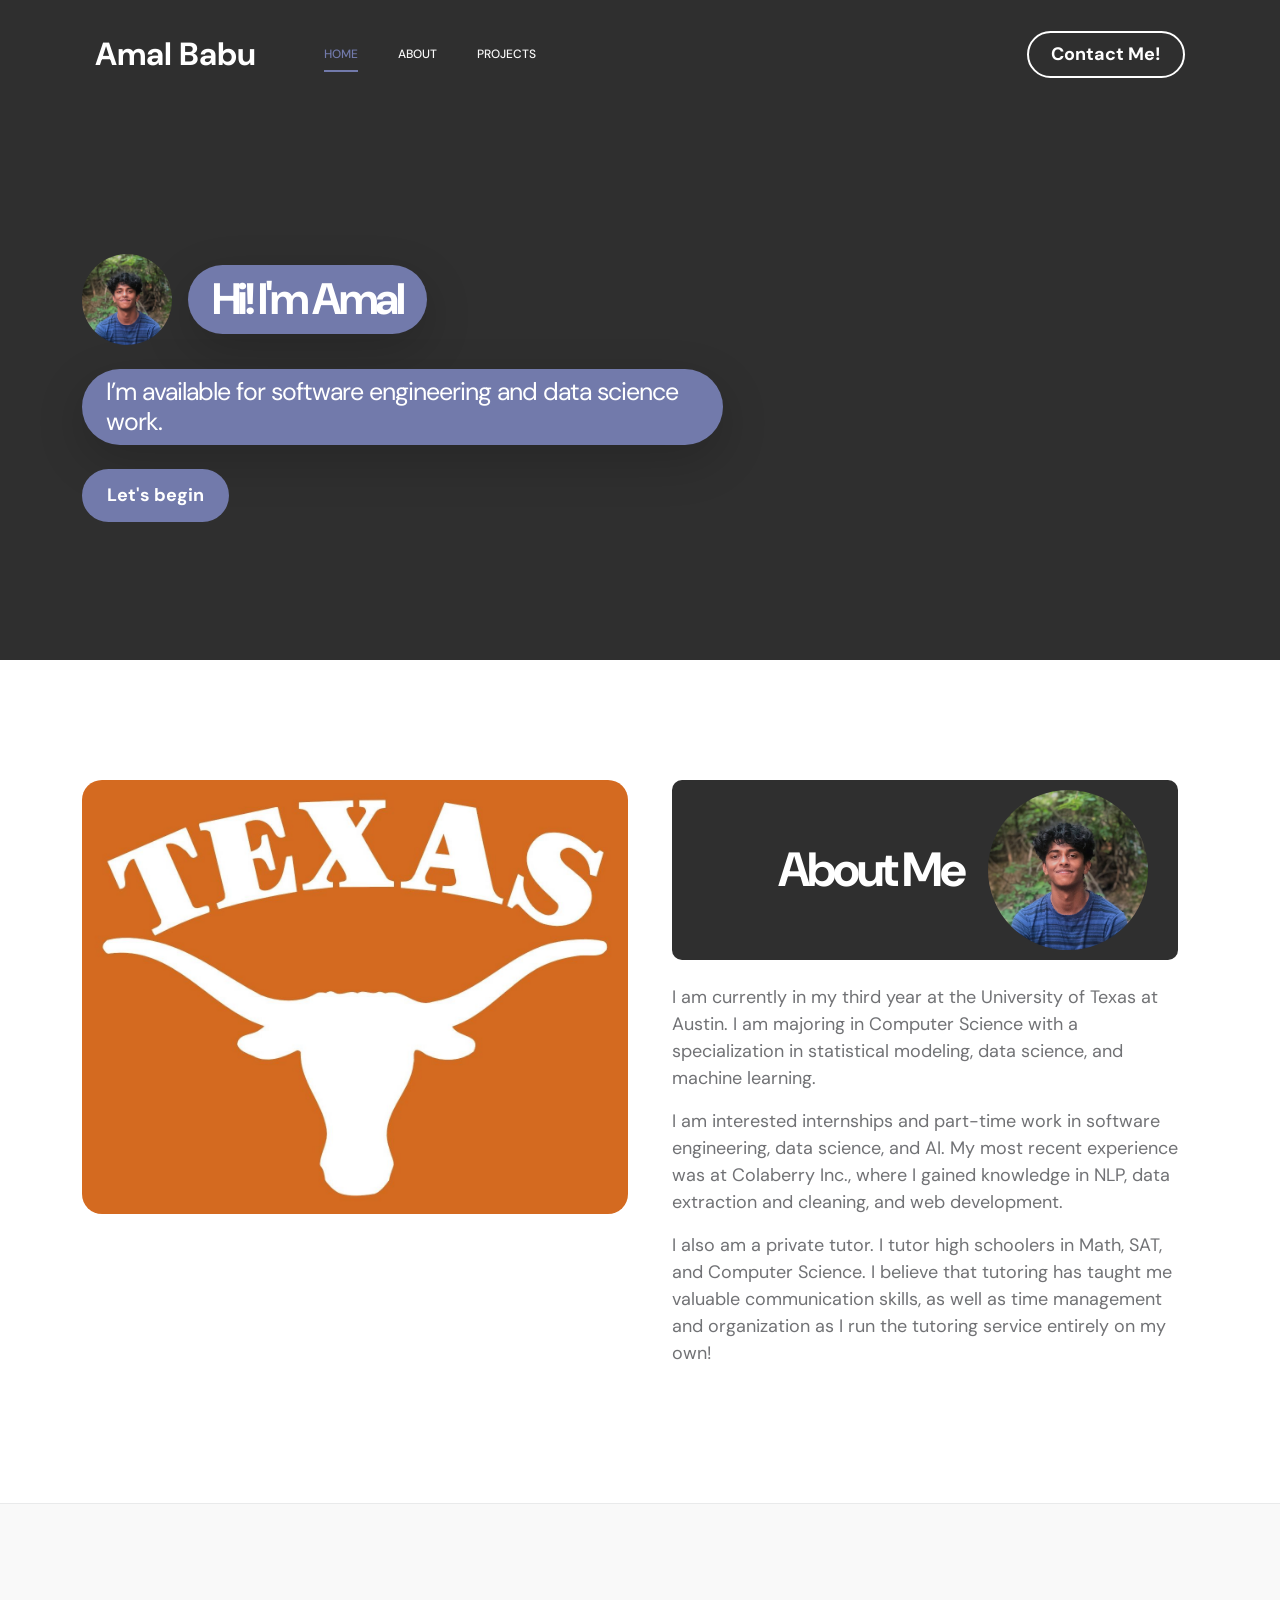
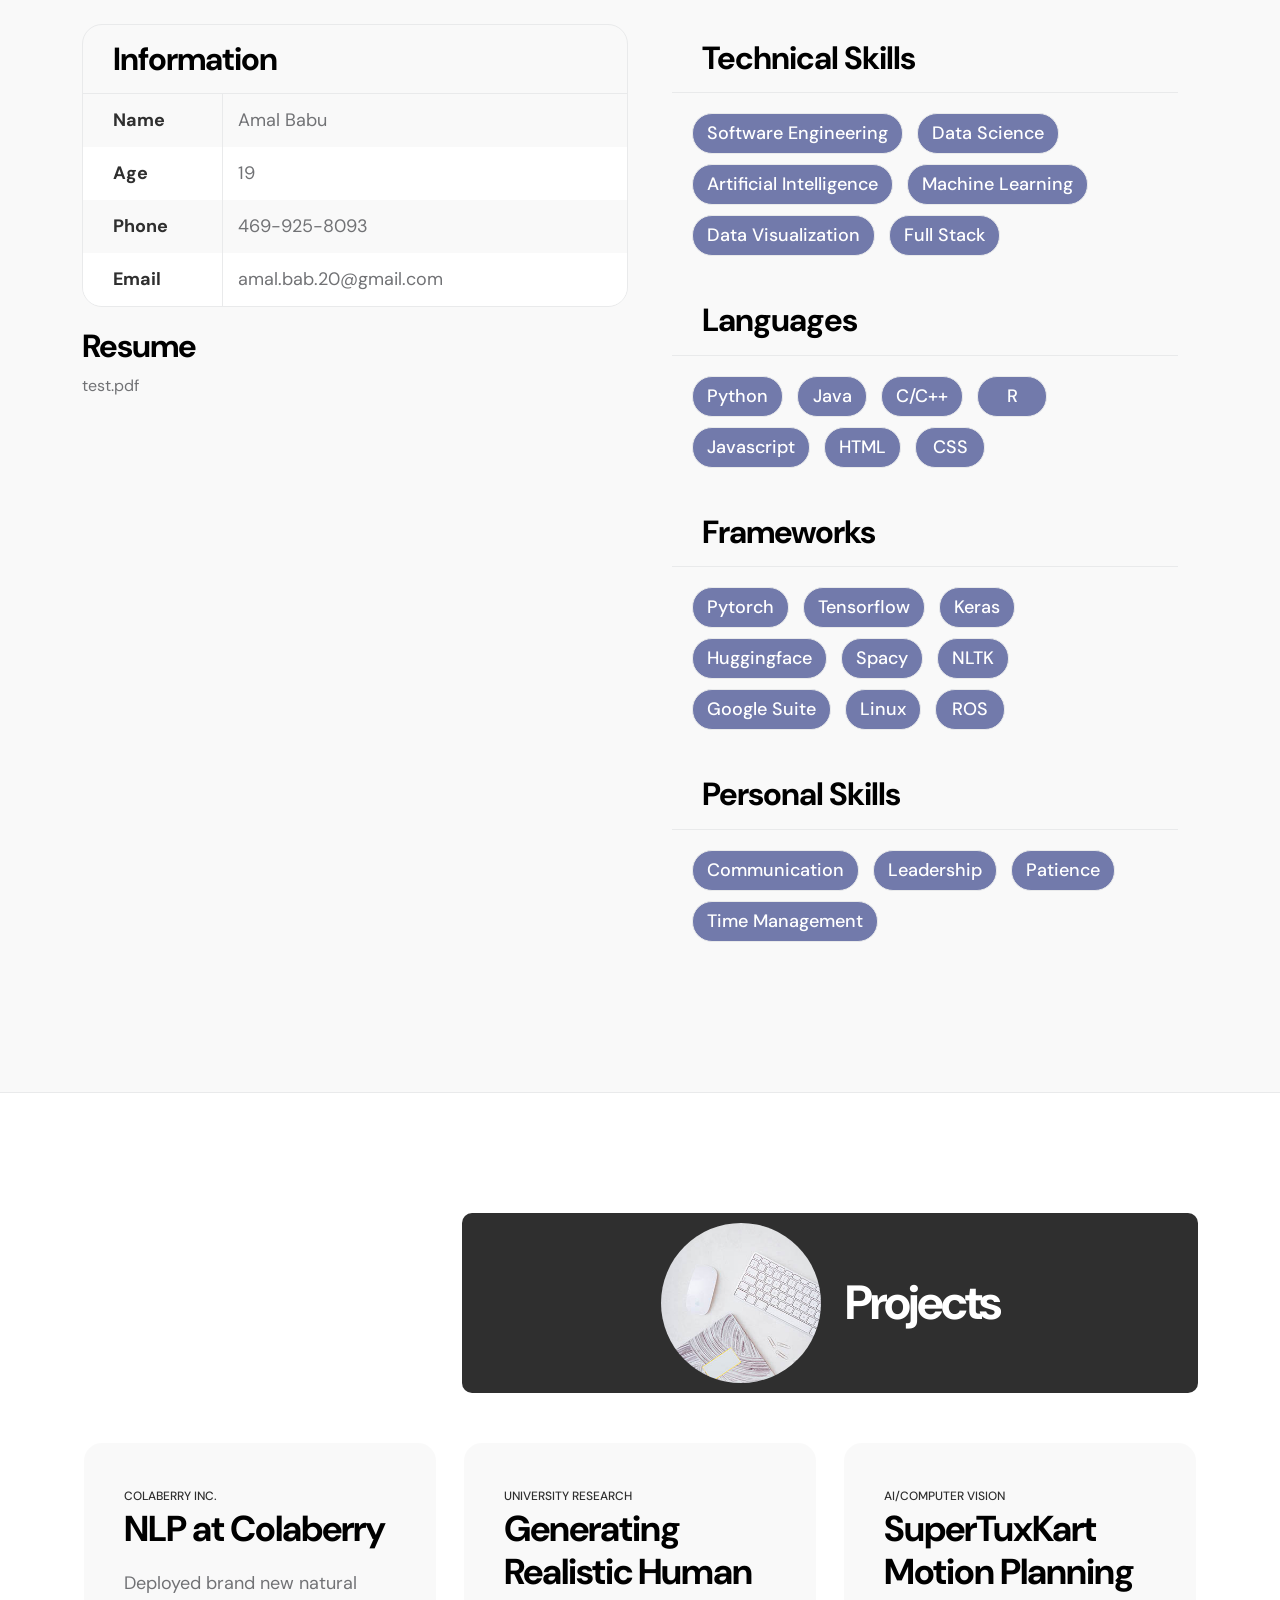
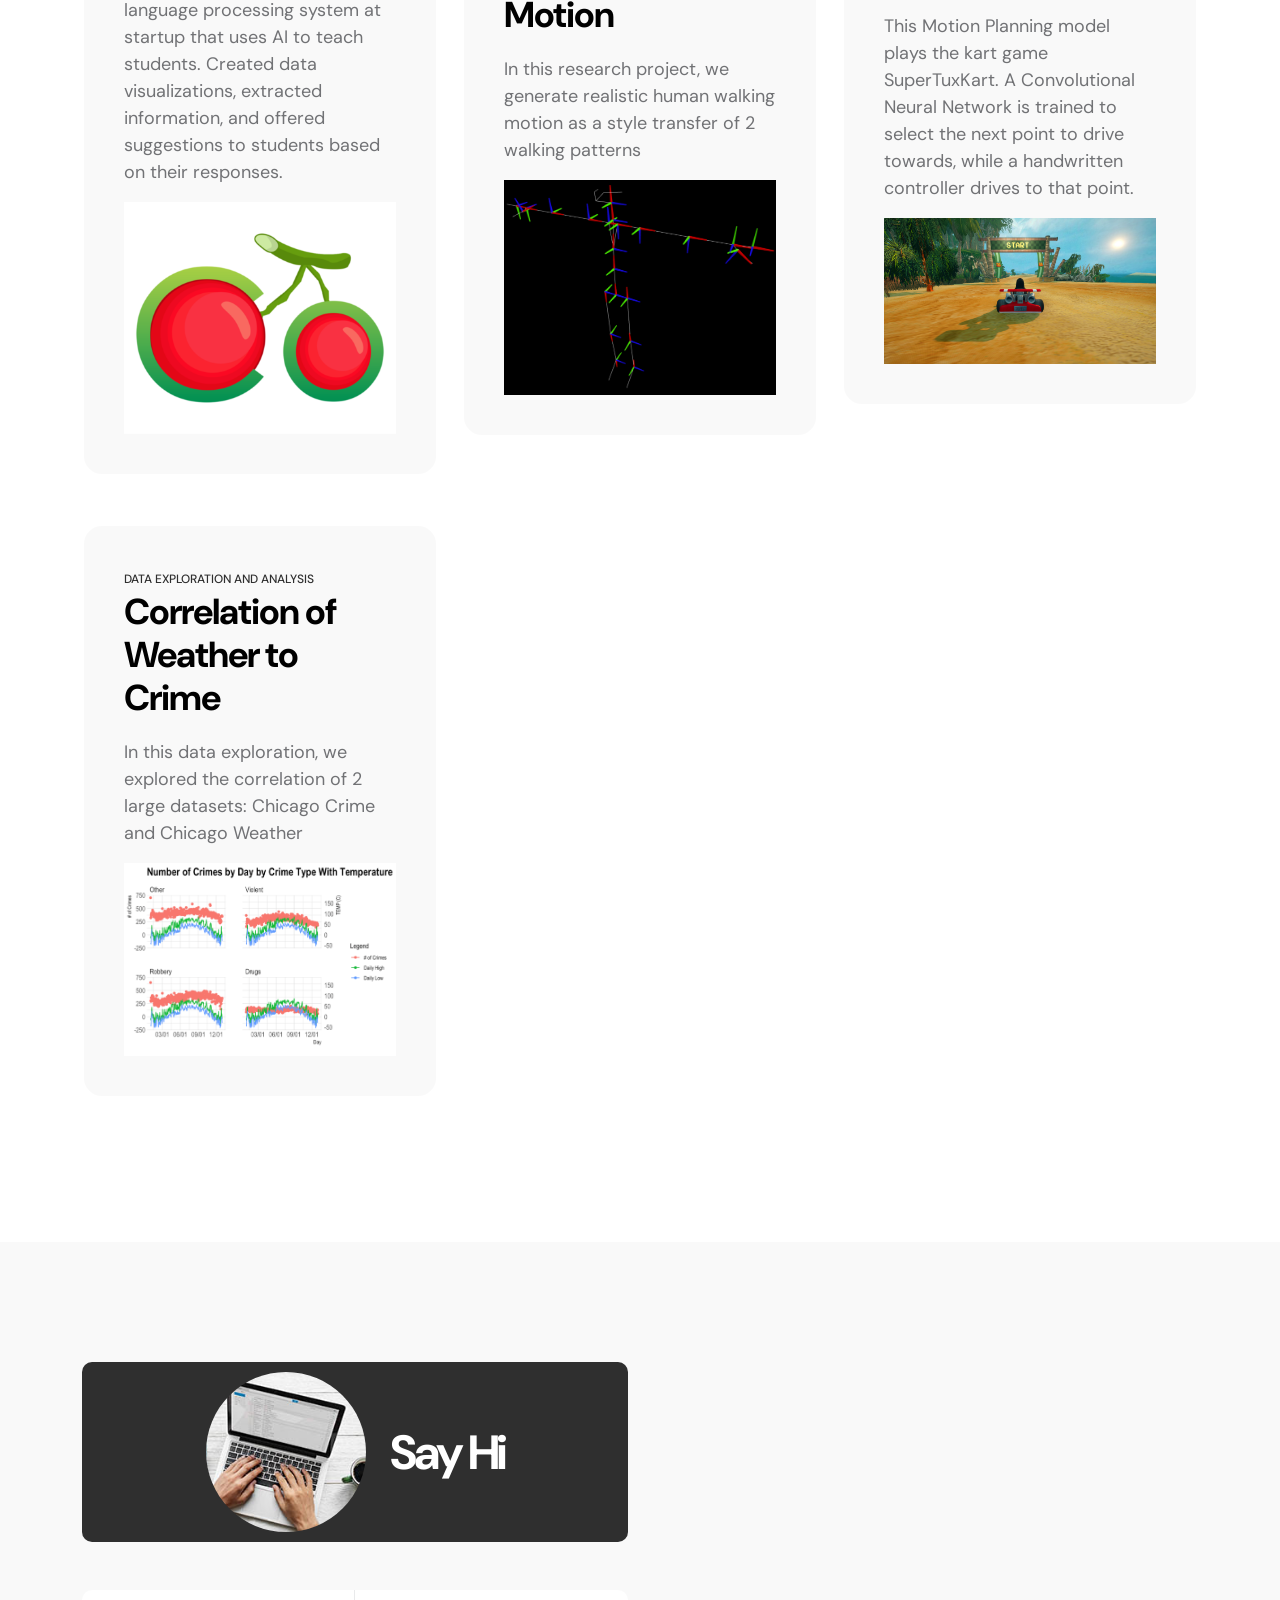
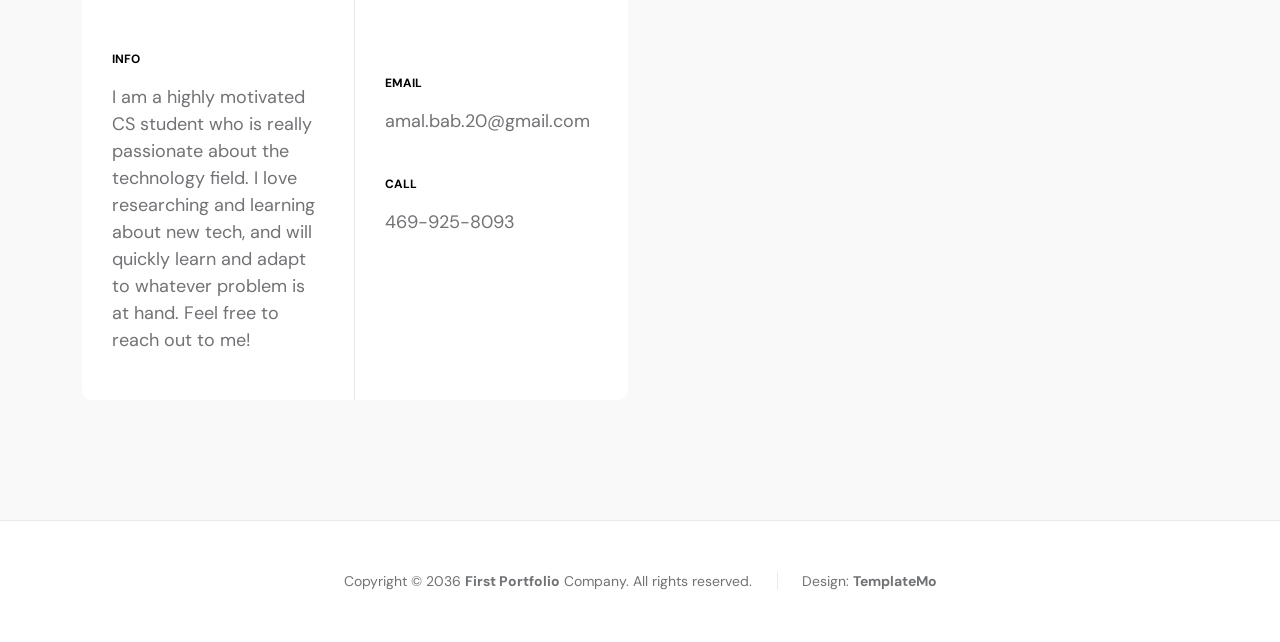
==== commit 37ac5c79: "resume changes" ====
--- a/index.html
+++ b/index.html
@@ -375,7 +375,7 @@
                                 <div class="contact-info contact-info-border-start d-flex flex-column">
                                     <strong class="site-footer-title d-block mb-3">Info</strong>
 
-                                    <p>I am a highly motivated CS student who is really passionate about the technology field. I love researching and learnign about new tech, and will quickly learn and adapt to whatever problem is at hand. Feel free to reach out to me!</p>
+                                    <p>I am a highly motivated CS student who is really passionate about the technology field. I love researching and learning about new tech, and will quickly learn and adapt to whatever problem is at hand. Feel free to reach out to me!</p>
 
                                 </div>
                             </div>
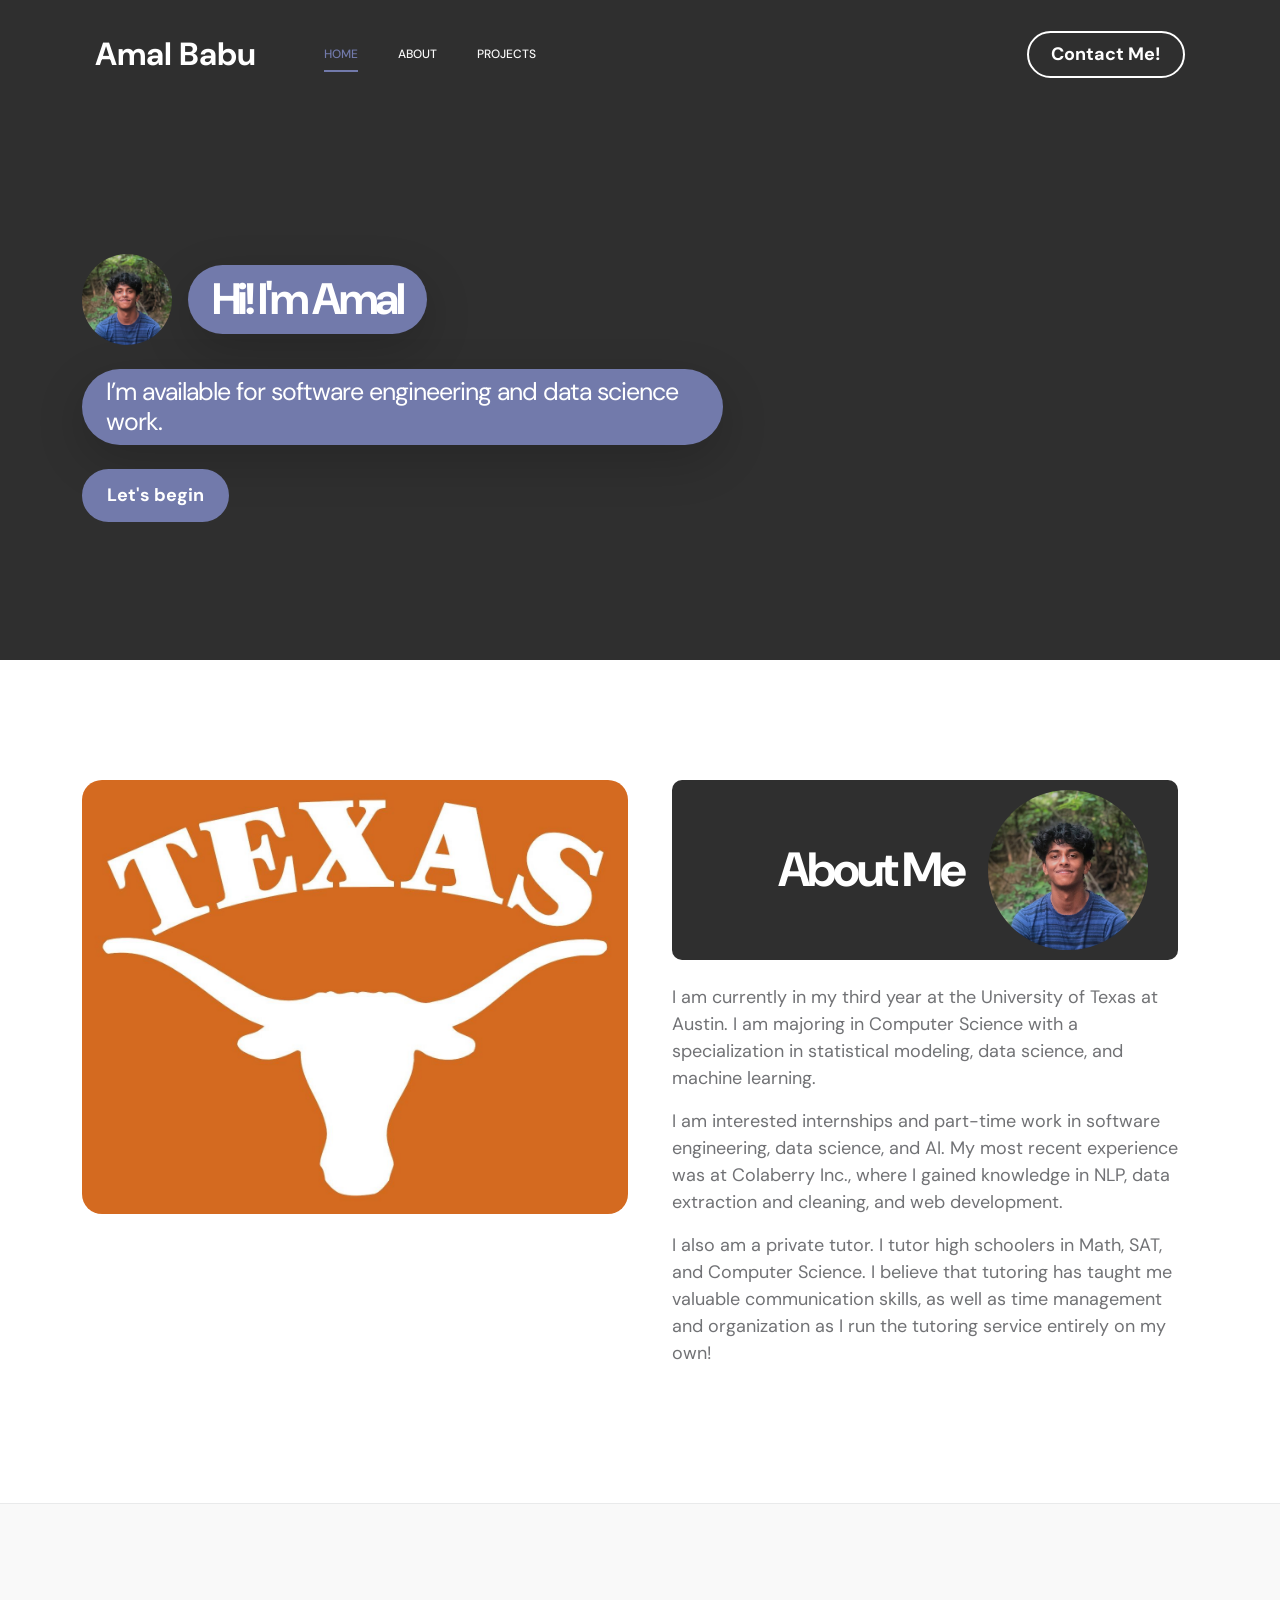
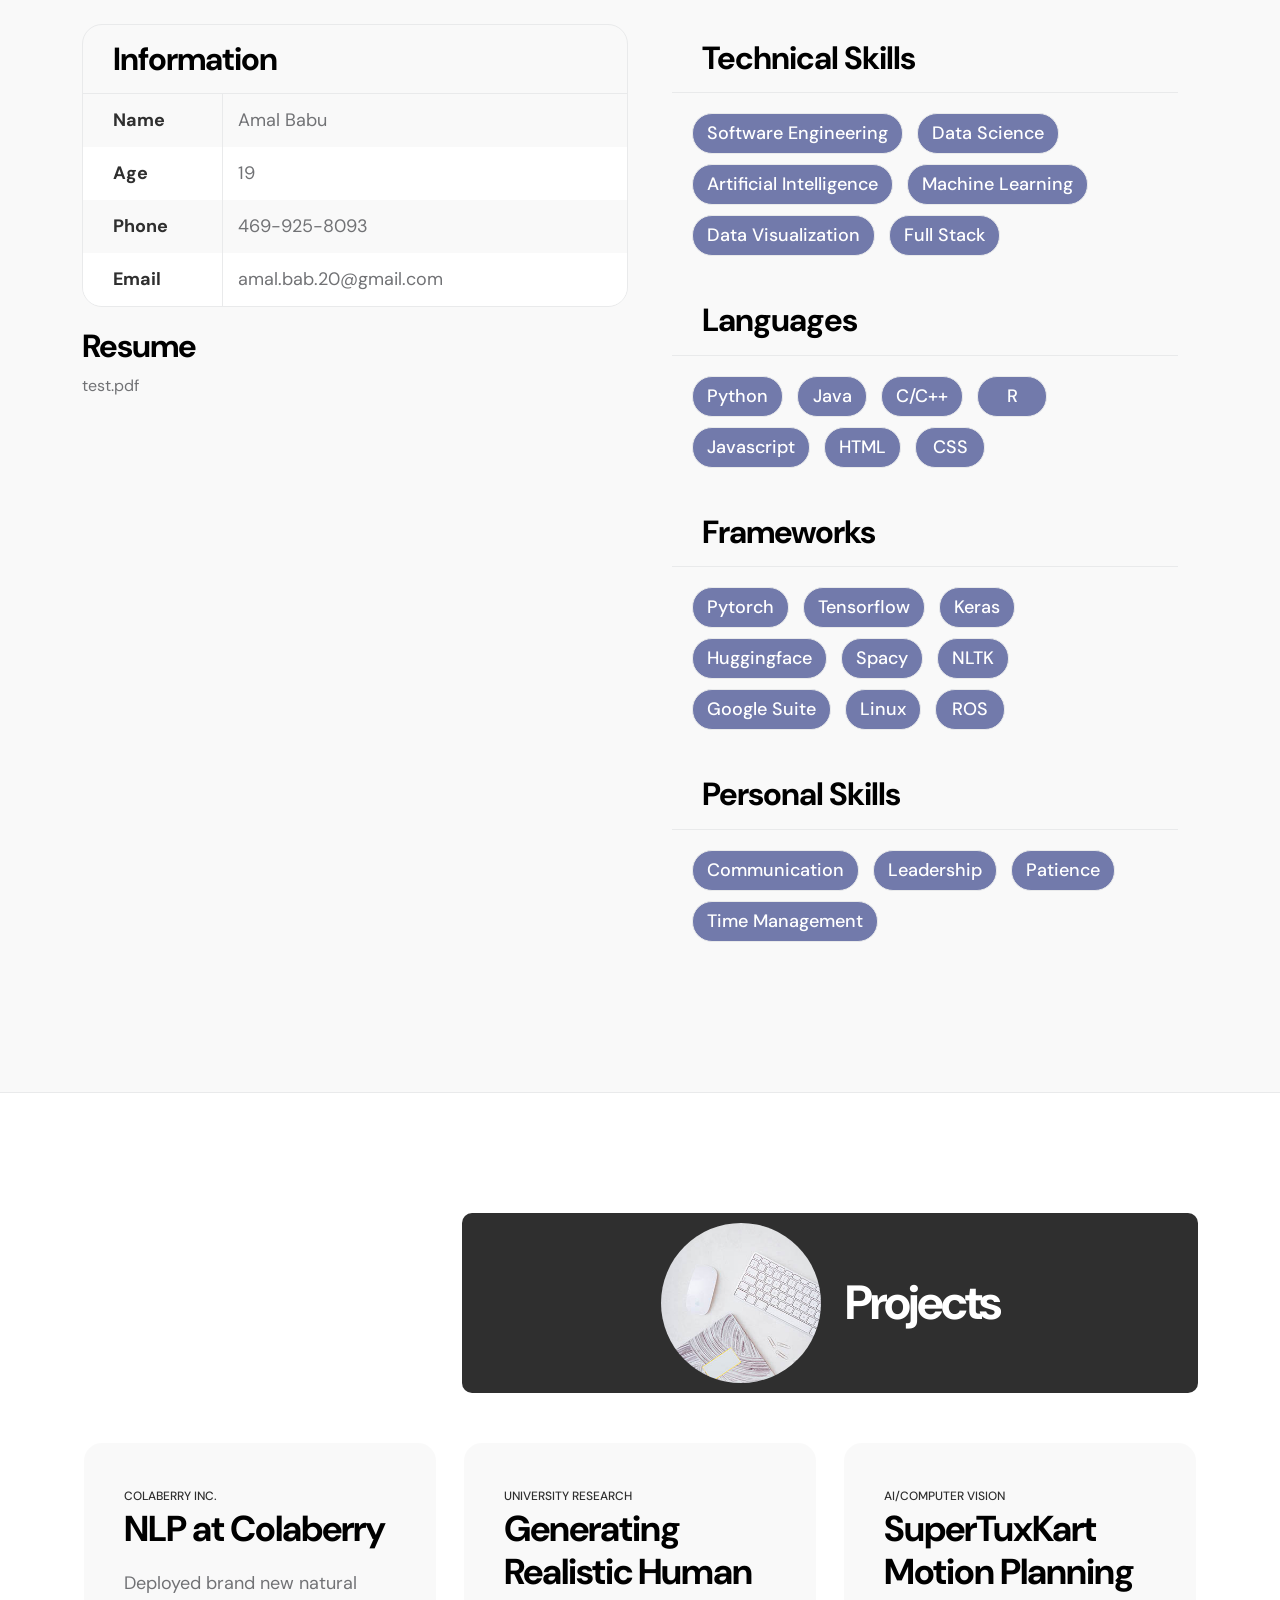
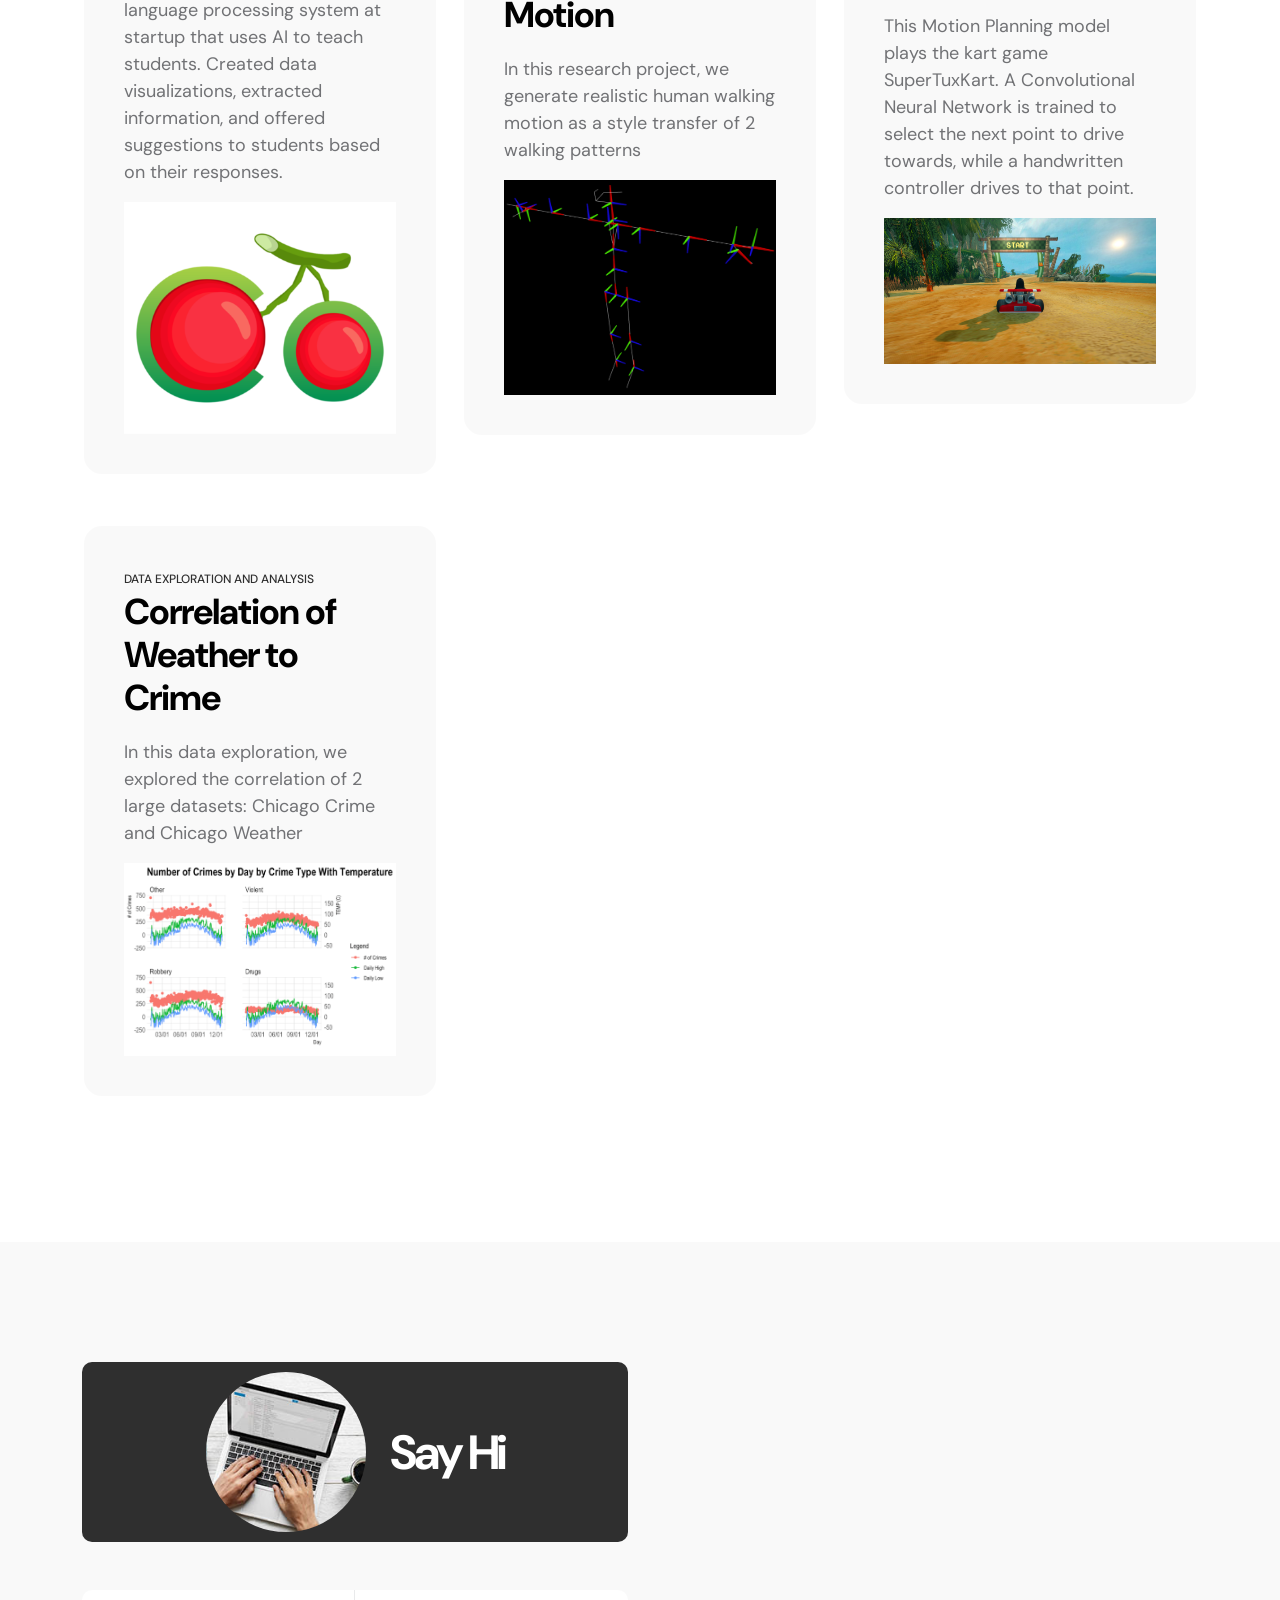
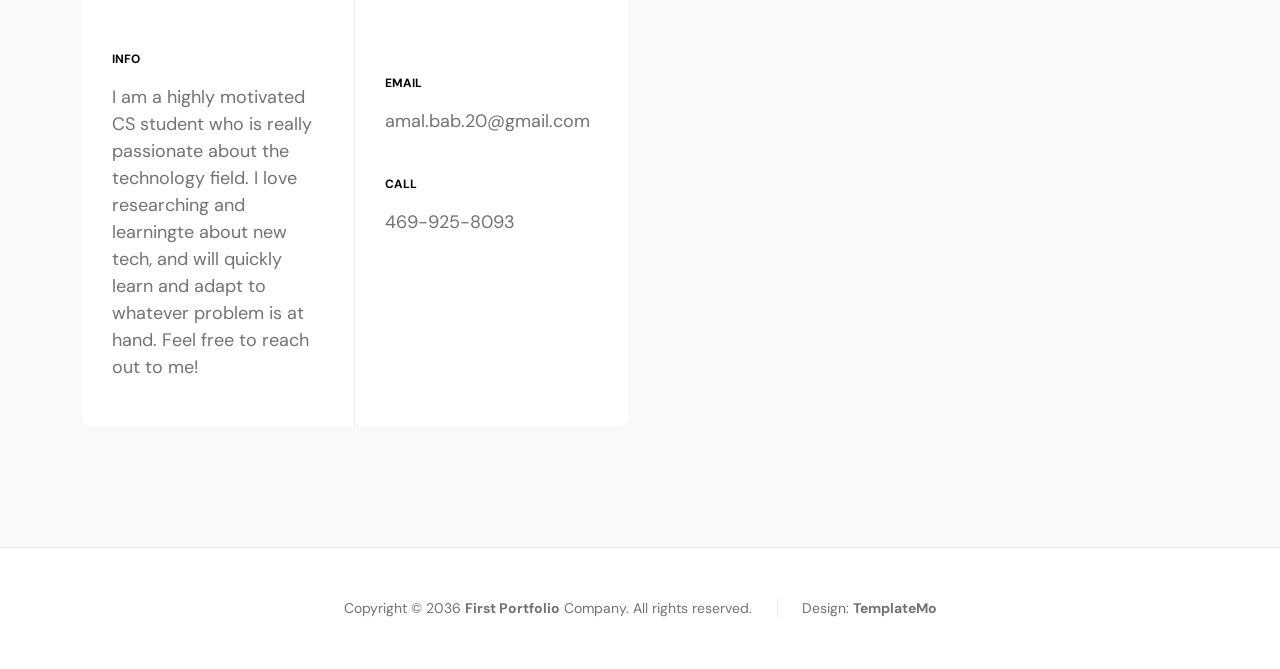
==== commit 45f7e8ff: "resume changes" ====
--- a/index.html
+++ b/index.html
@@ -268,7 +268,7 @@
             </section>
 
 
-            <section class="projects section-padding" id="3">
+            <section class="projects section-padding" id="section_3">
                 <div class="container">
                     <div class="row">
 
@@ -375,7 +375,7 @@
                                 <div class="contact-info contact-info-border-start d-flex flex-column">
                                     <strong class="site-footer-title d-block mb-3">Info</strong>
 
-                                    <p>I am a highly motivated CS student who is really passionate about the technology field. I love researching and learning about new tech, and will quickly learn and adapt to whatever problem is at hand. Feel free to reach out to me!</p>
+                                    <p>I am a highly motivated CS student who is really passionate about the technology field. I love researching and learningte about new tech, and will quickly learn and adapt to whatever problem is at hand. Feel free to reach out to me!</p>
 
                                 </div>
                             </div>
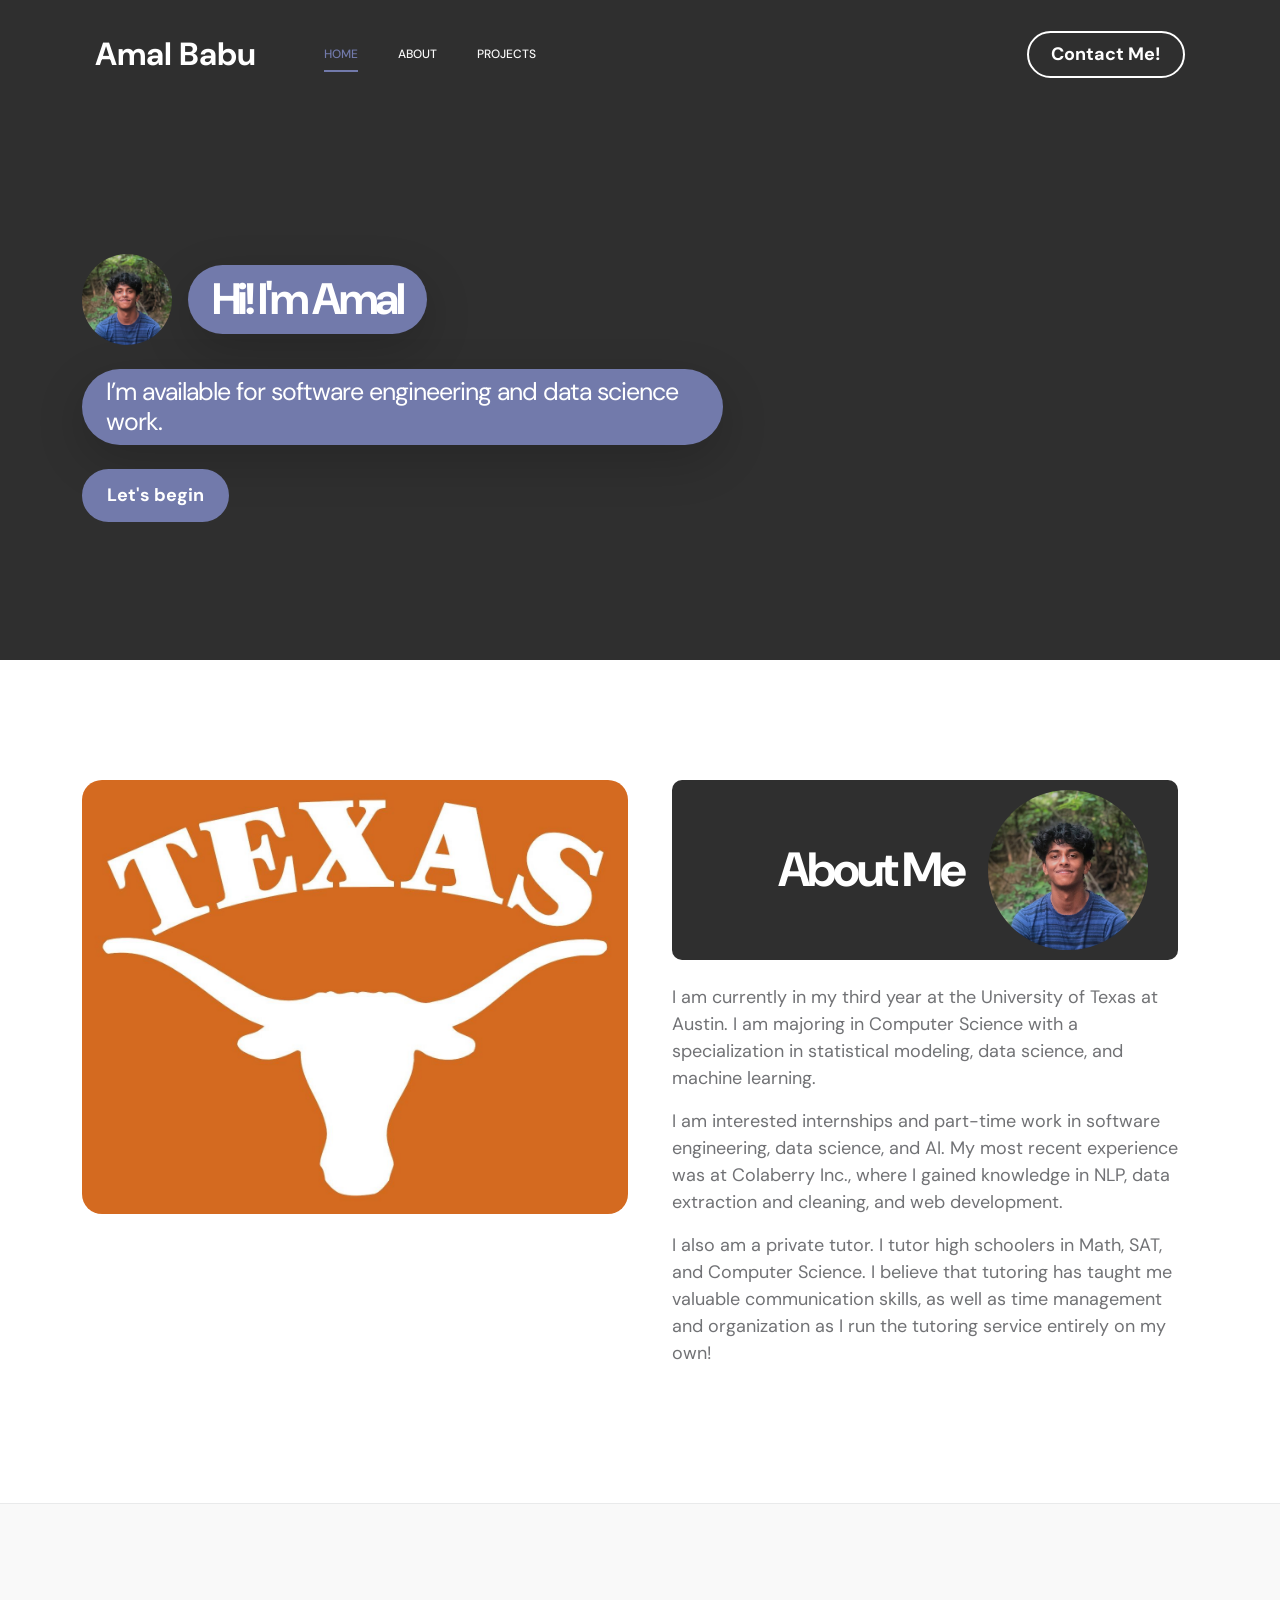
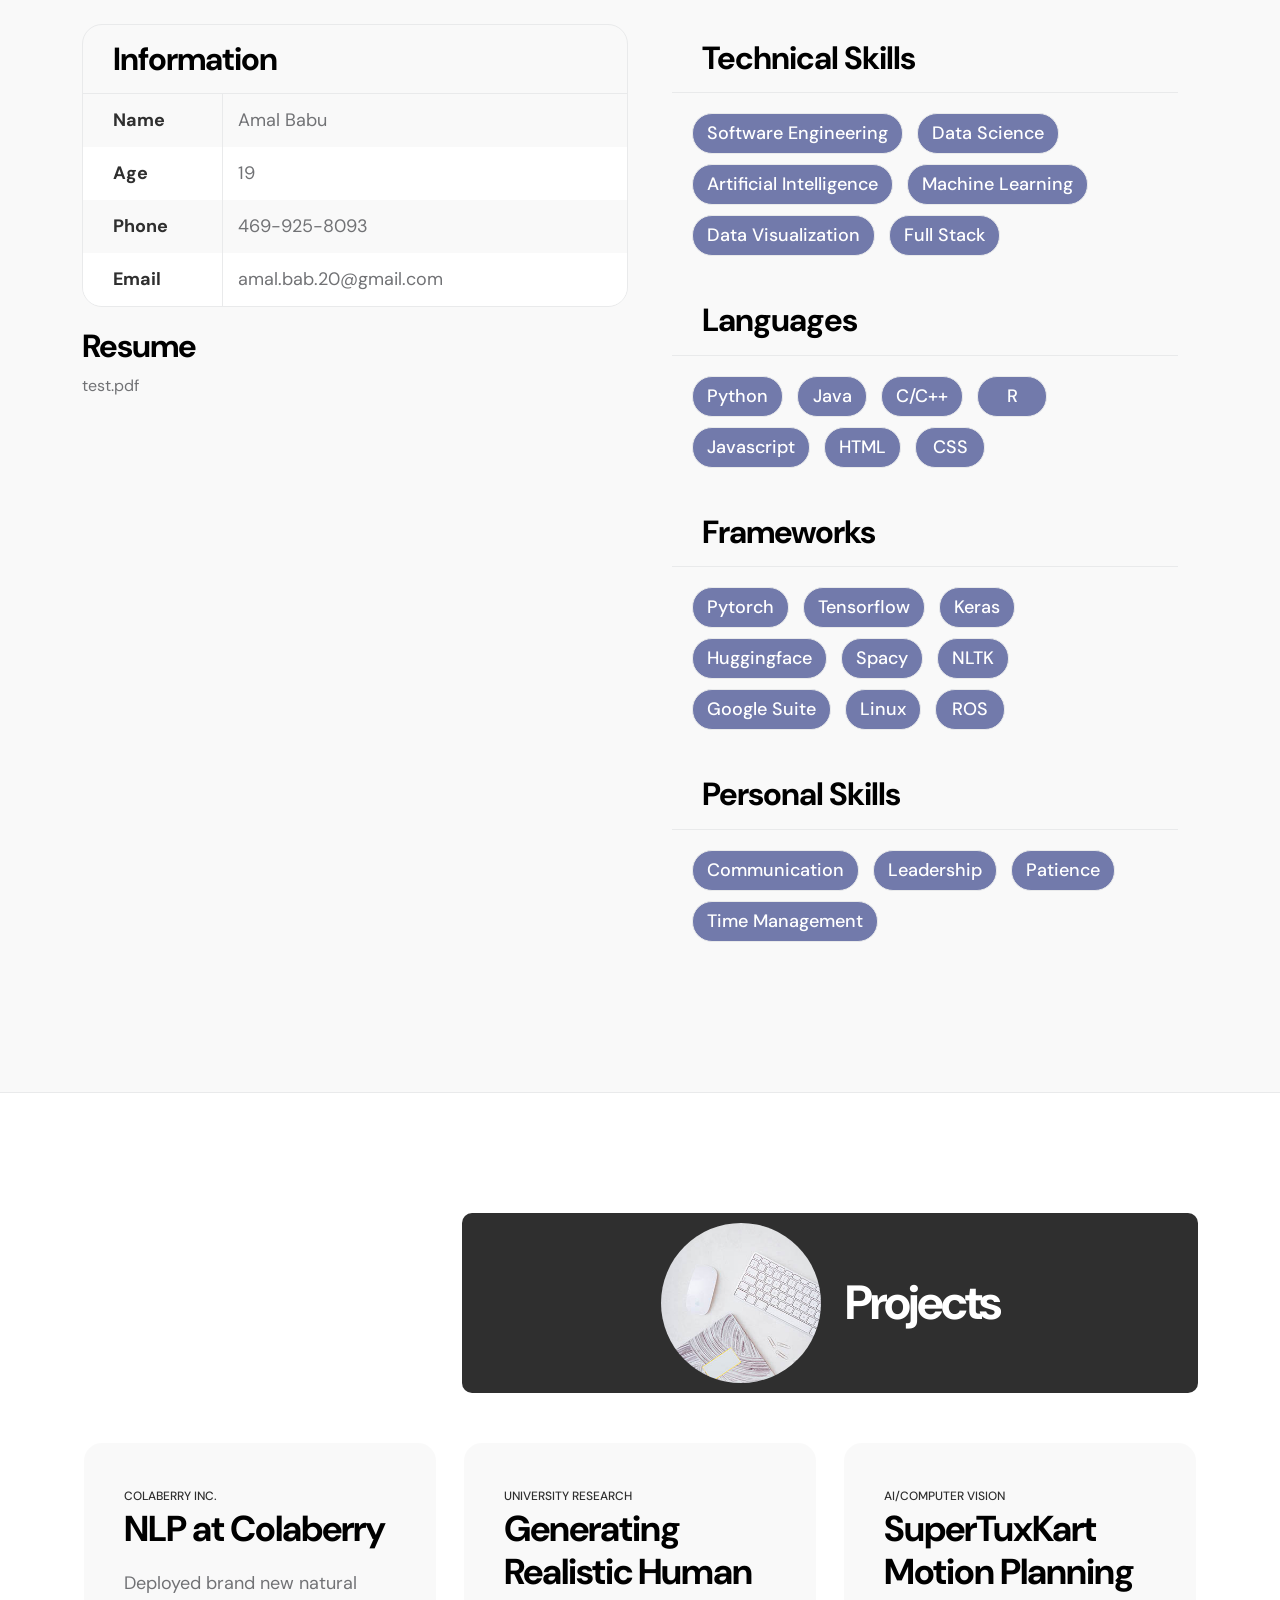
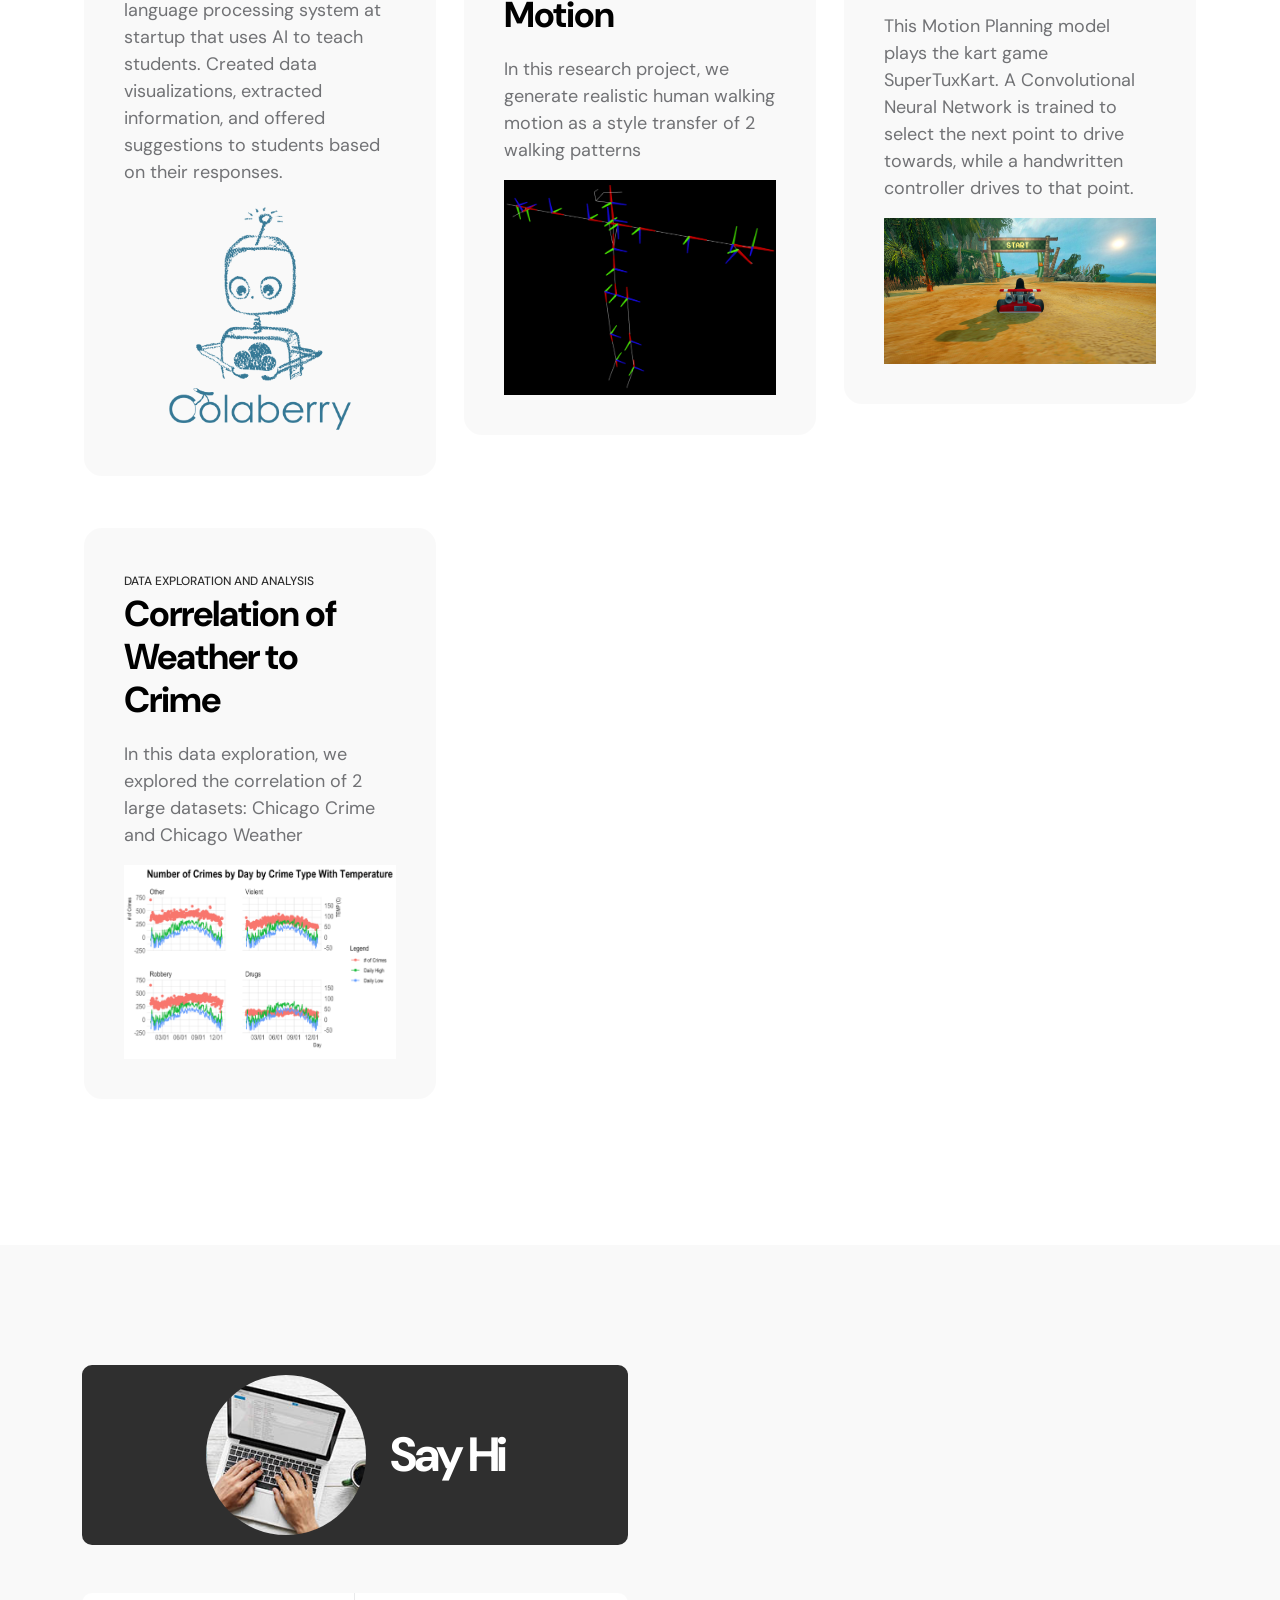
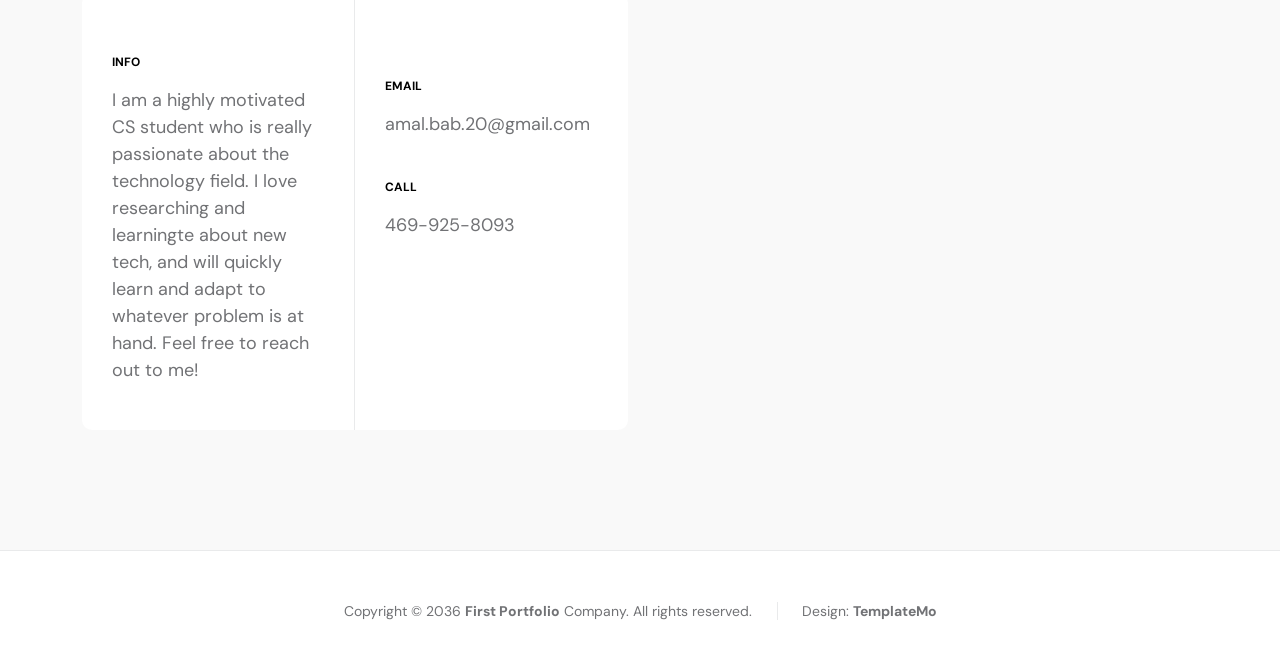
==== commit 86312453: "updated colaberry symbol" ====
--- a/index.html
+++ b/index.html
@@ -293,7 +293,7 @@
                               </div>
 
                               <a href="https://refactored.ai/">
-                                  <img src="images/projects/colaberry-symbol.png" class="img-fluid" alt="">
+                                  <img src="images/colaberry.png" class="img-fluid" alt="">
                               </a>
                           </div>
                         </div>
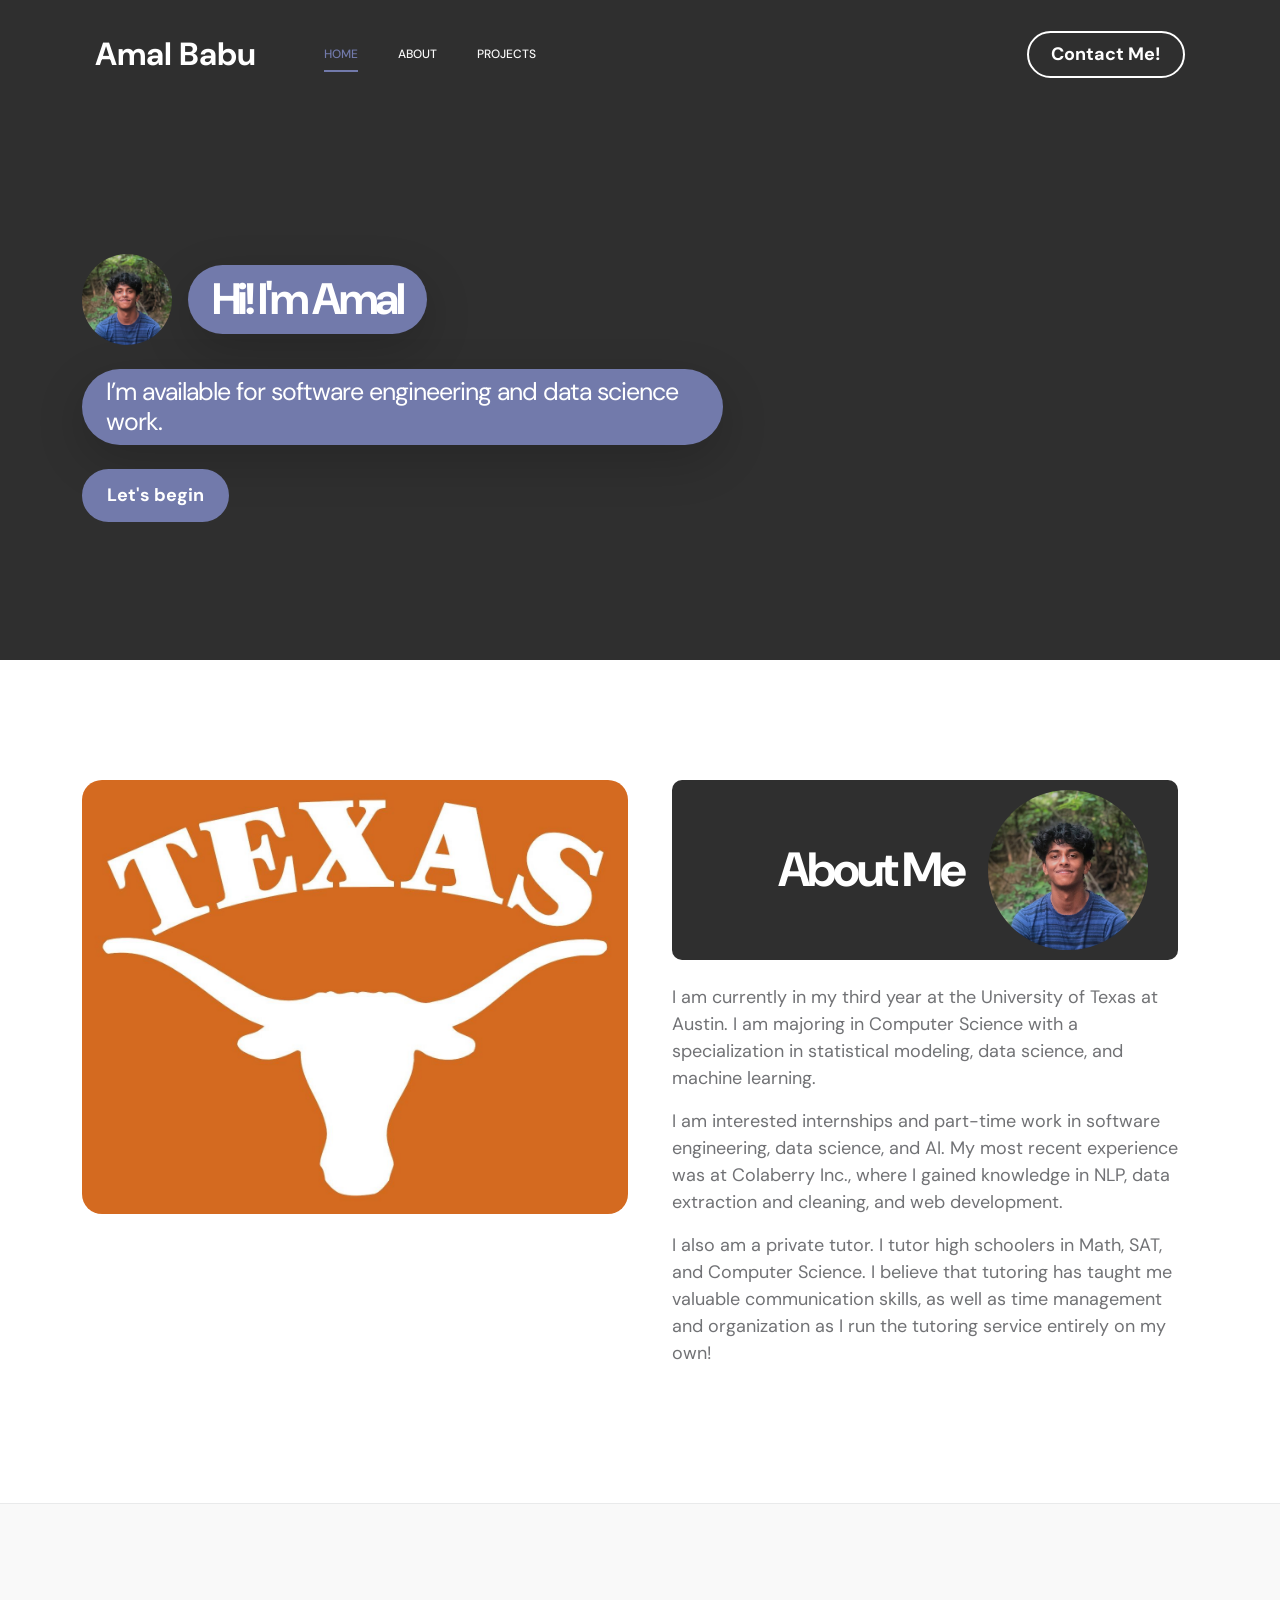
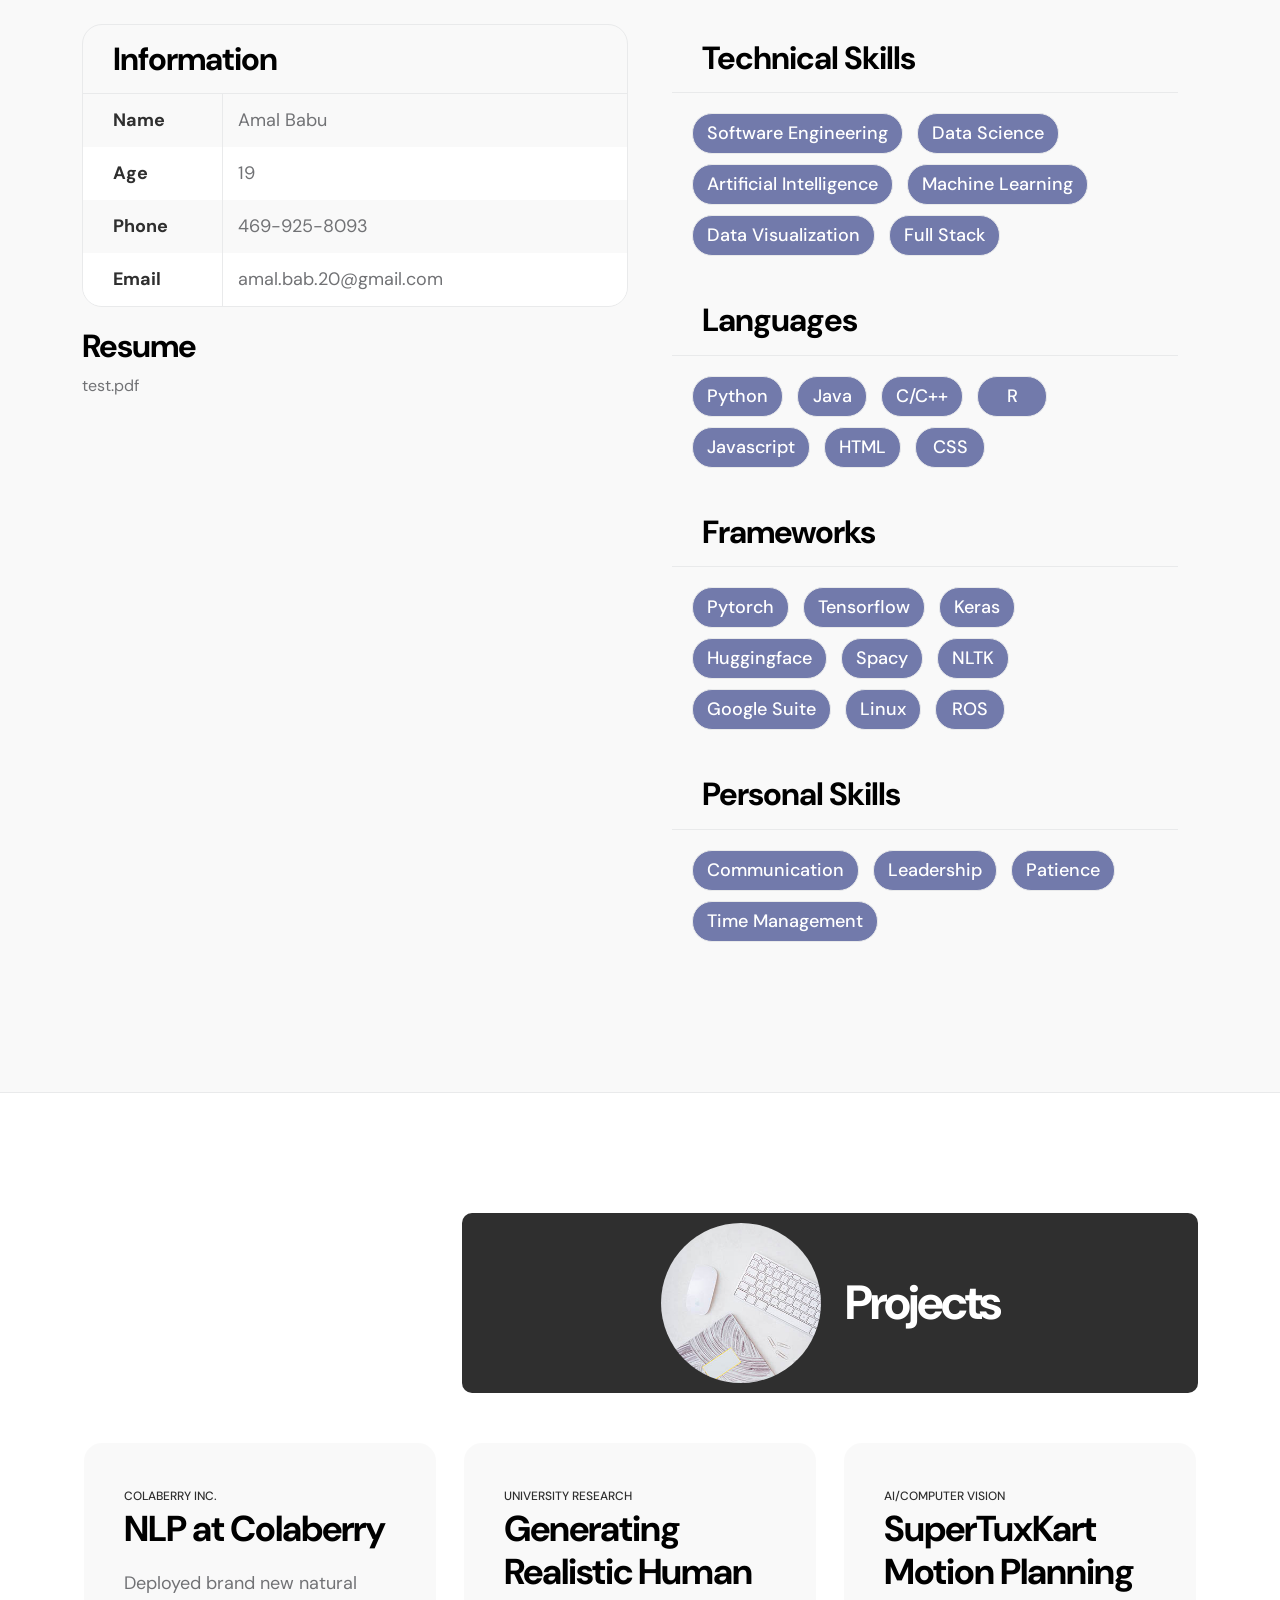
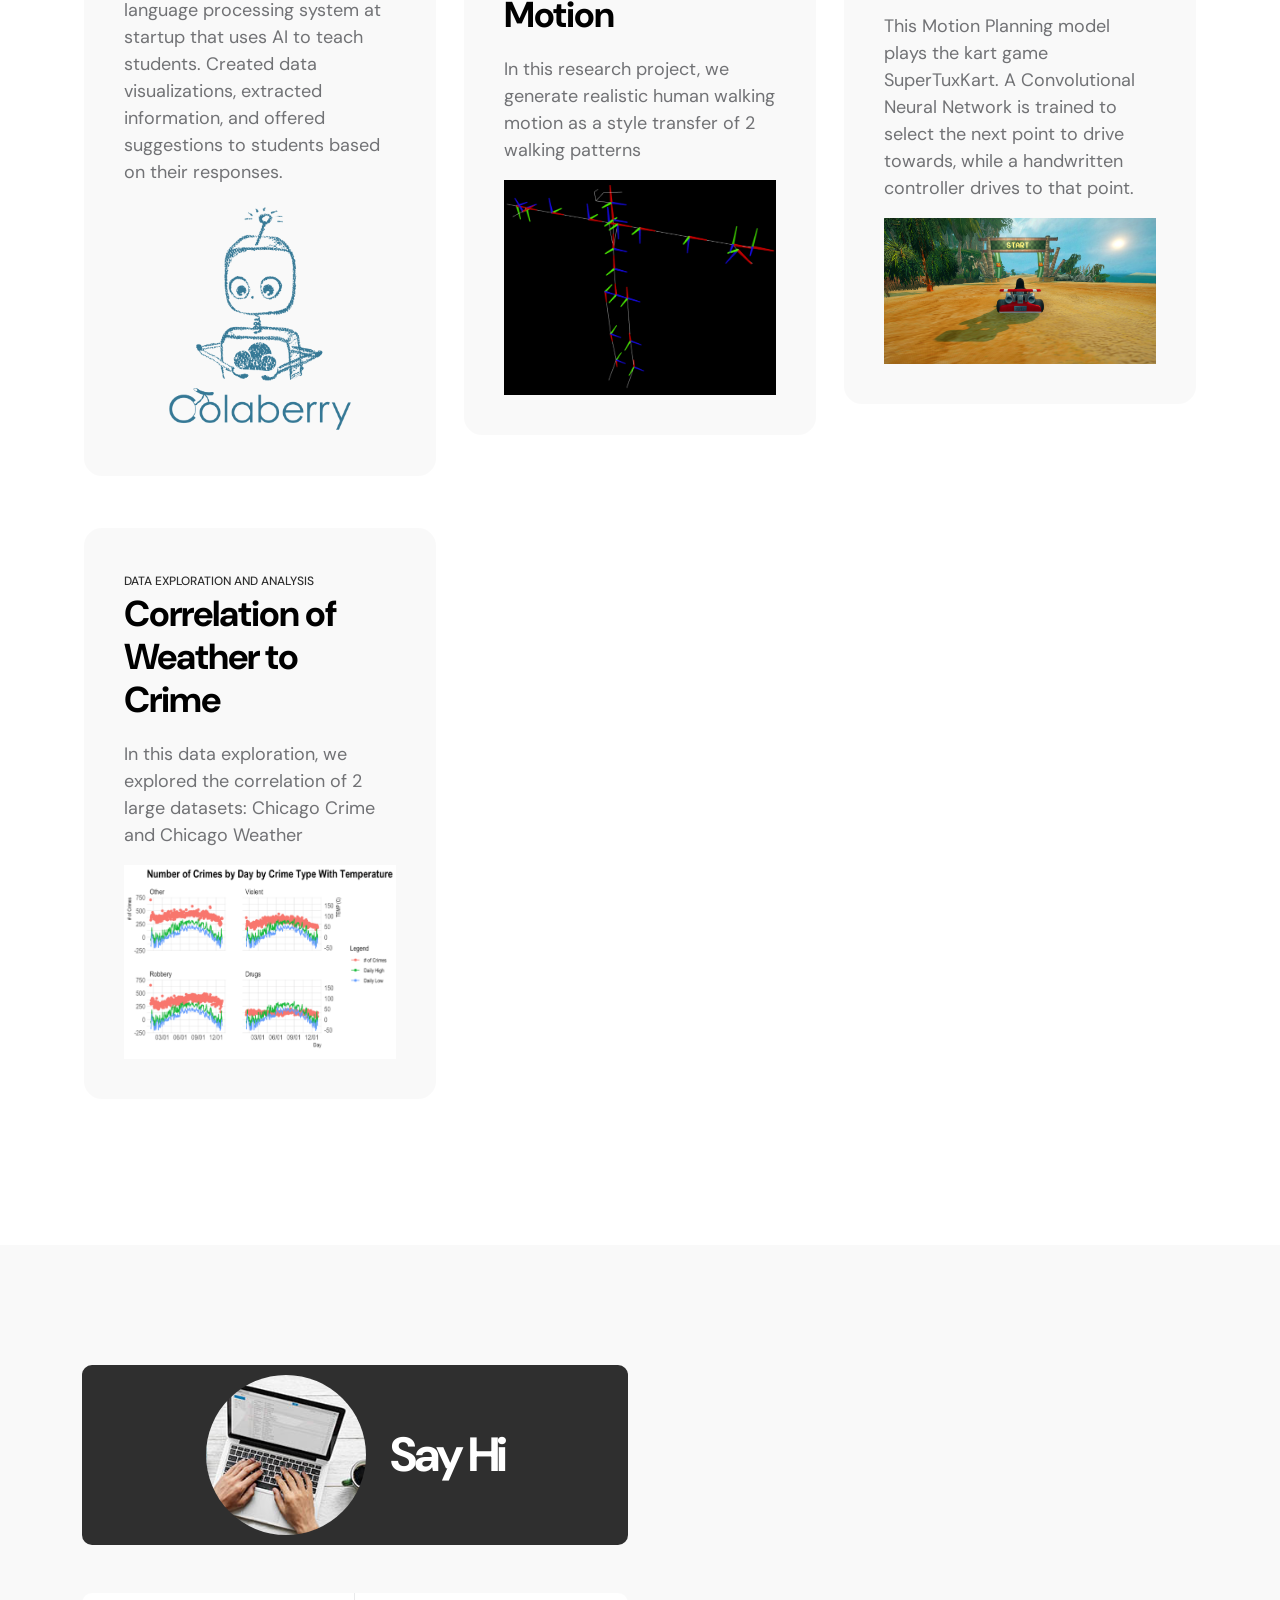
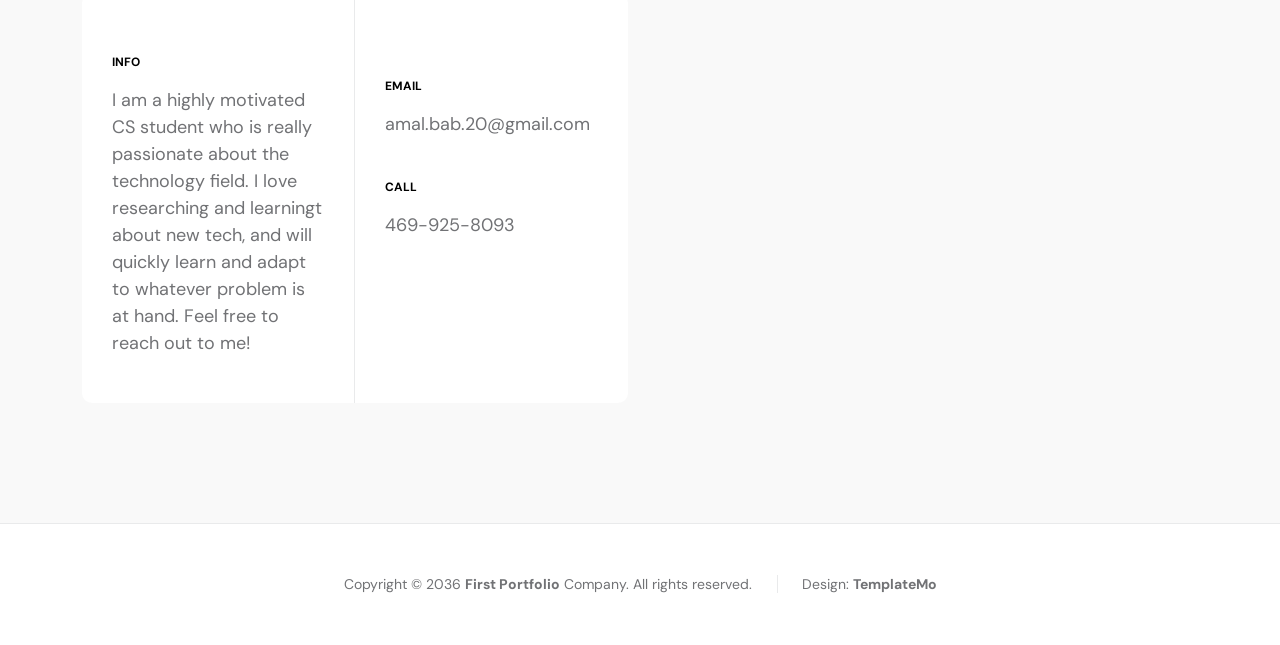
==== commit d7bad679: "updated colaberry symbol" ====
--- a/index.html
+++ b/index.html
@@ -375,7 +375,7 @@
                                 <div class="contact-info contact-info-border-start d-flex flex-column">
                                     <strong class="site-footer-title d-block mb-3">Info</strong>
 
-                                    <p>I am a highly motivated CS student who is really passionate about the technology field. I love researching and learningte about new tech, and will quickly learn and adapt to whatever problem is at hand. Feel free to reach out to me!</p>
+                                    <p>I am a highly motivated CS student who is really passionate about the technology field. I love researching and learningt about new tech, and will quickly learn and adapt to whatever problem is at hand. Feel free to reach out to me!</p>
 
                                 </div>
                             </div>
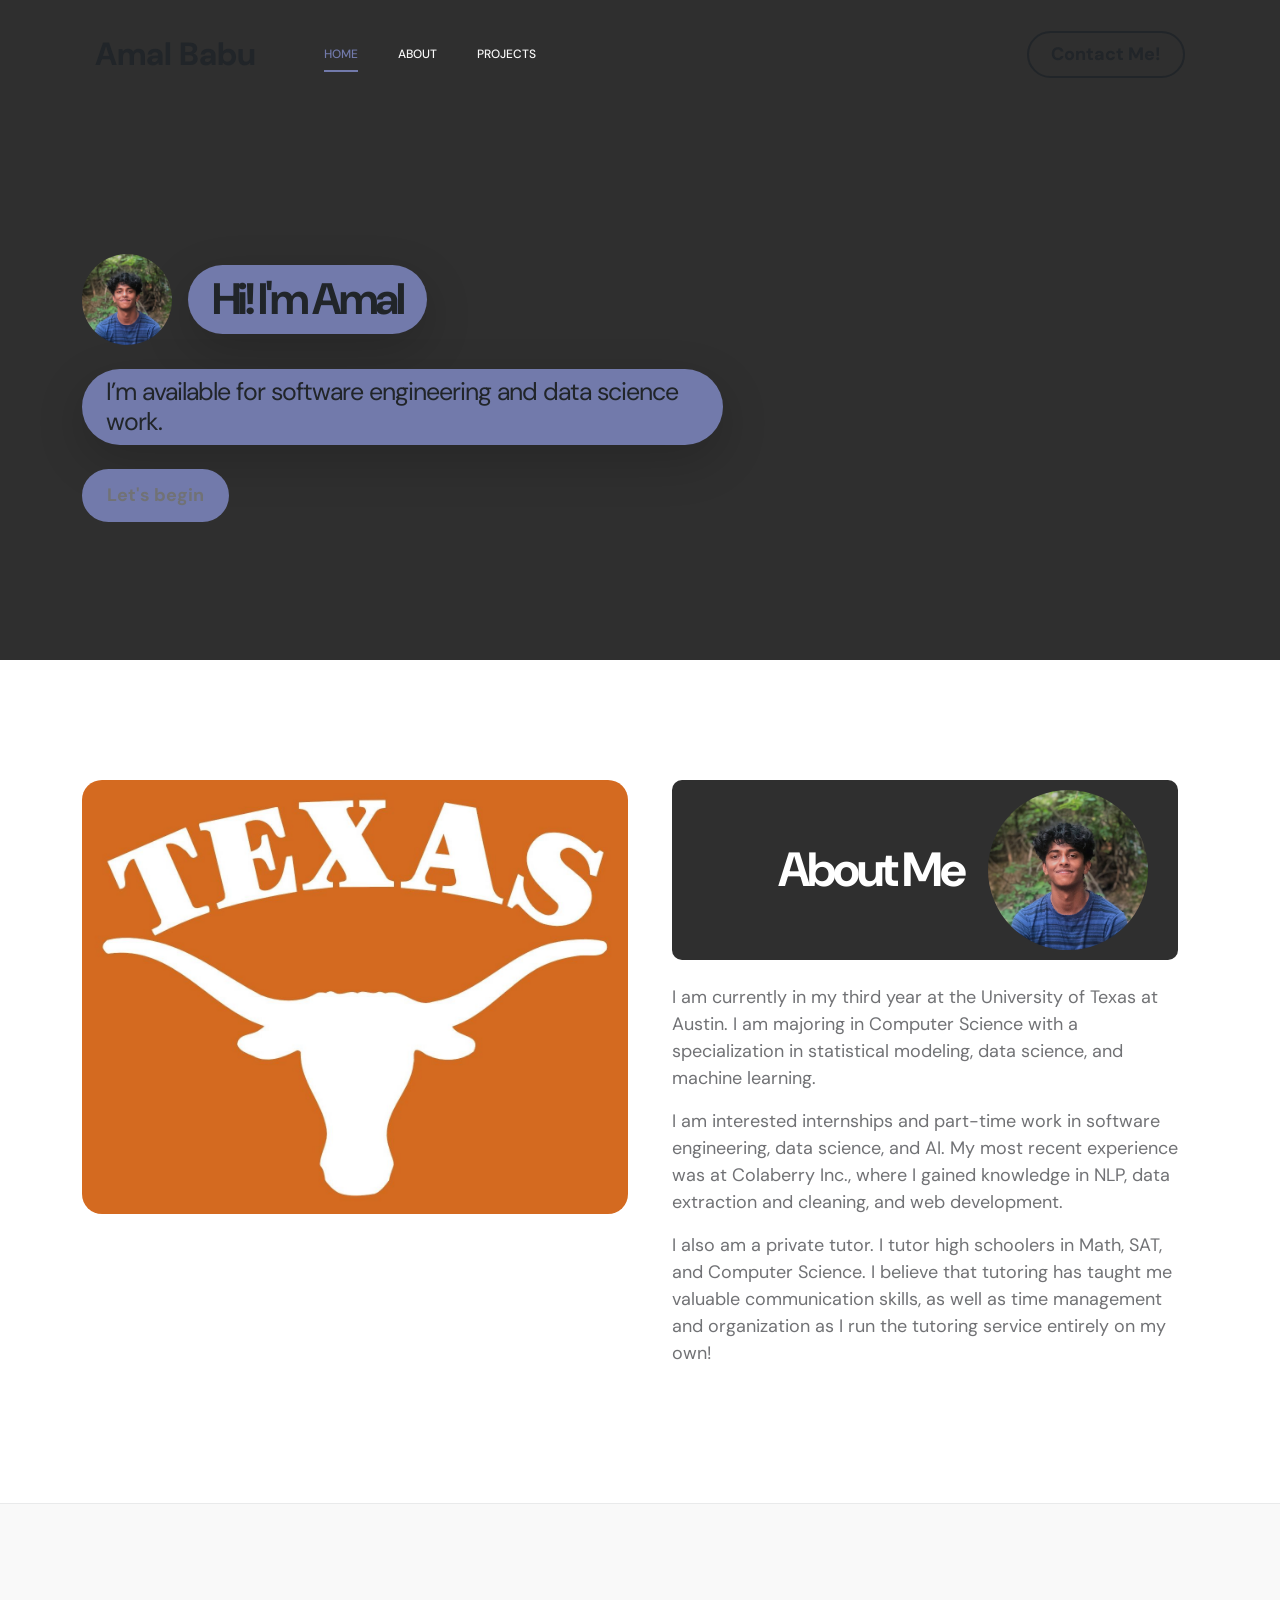
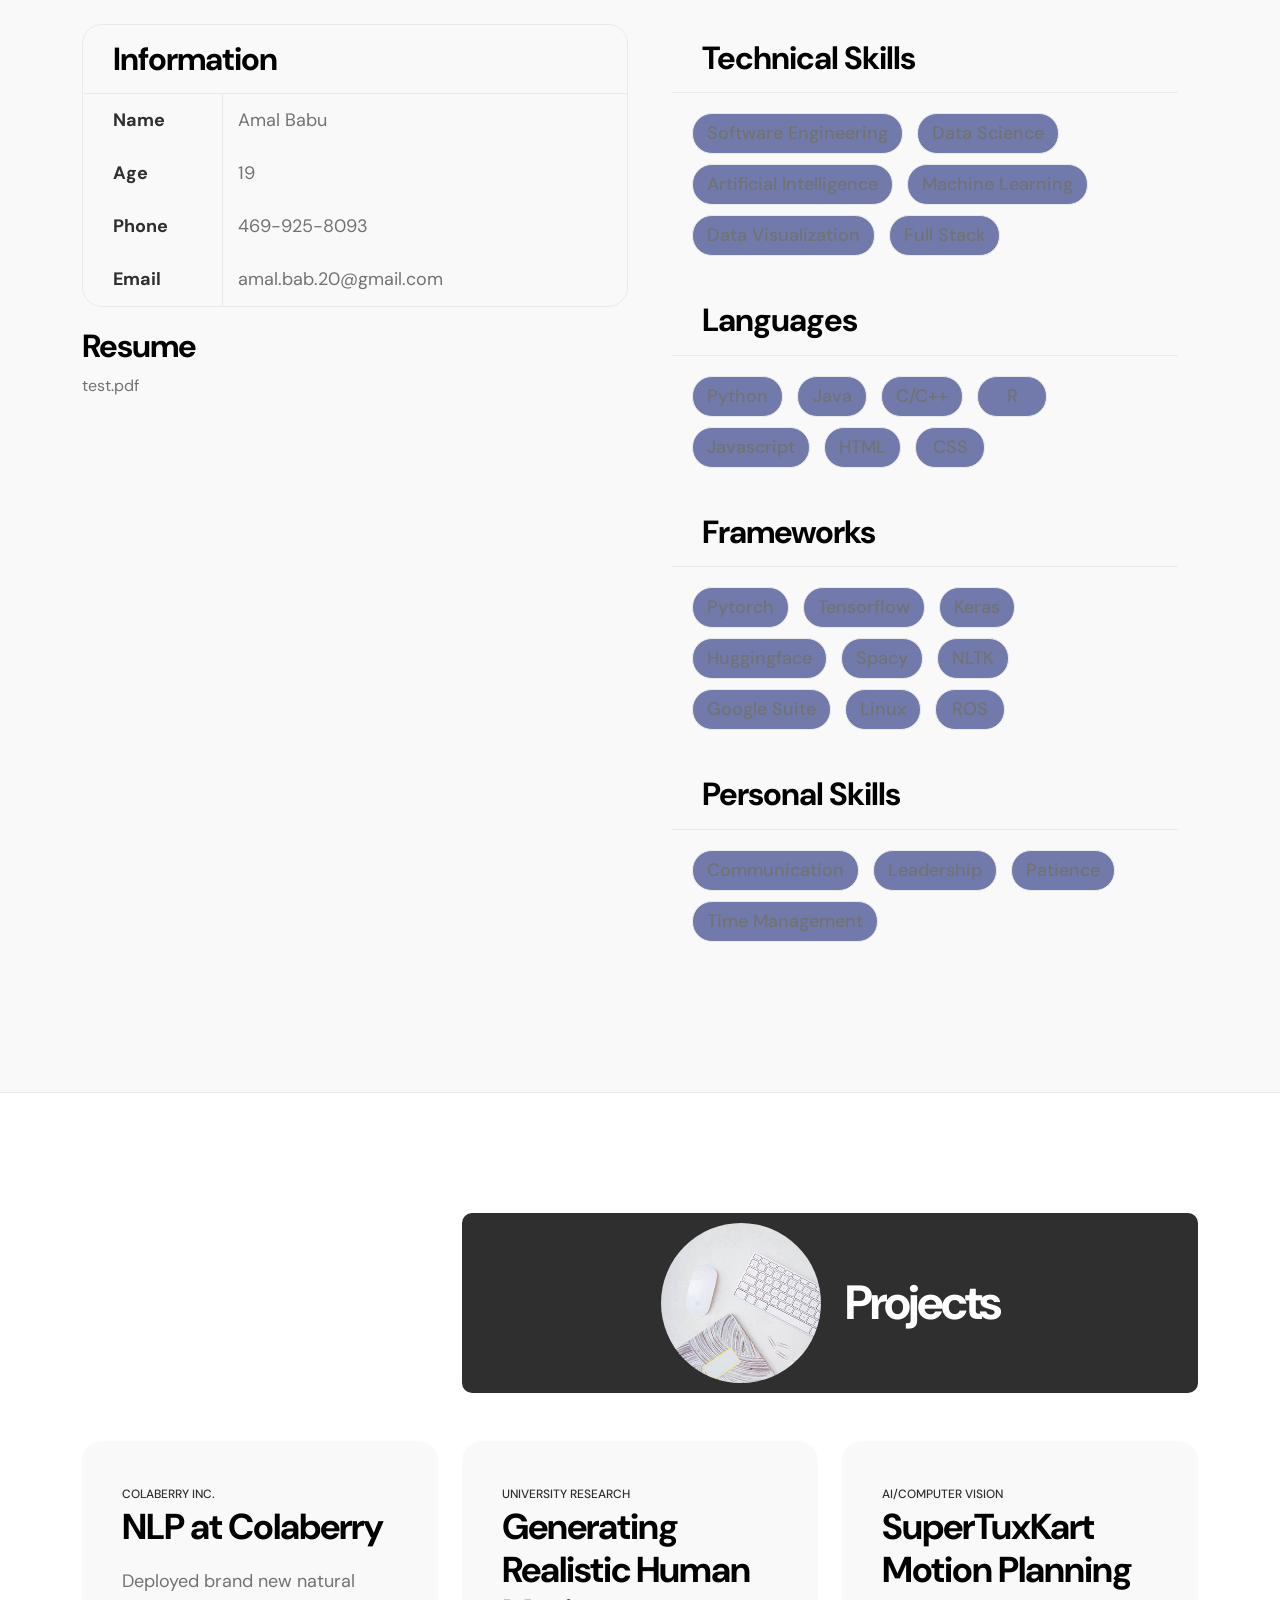
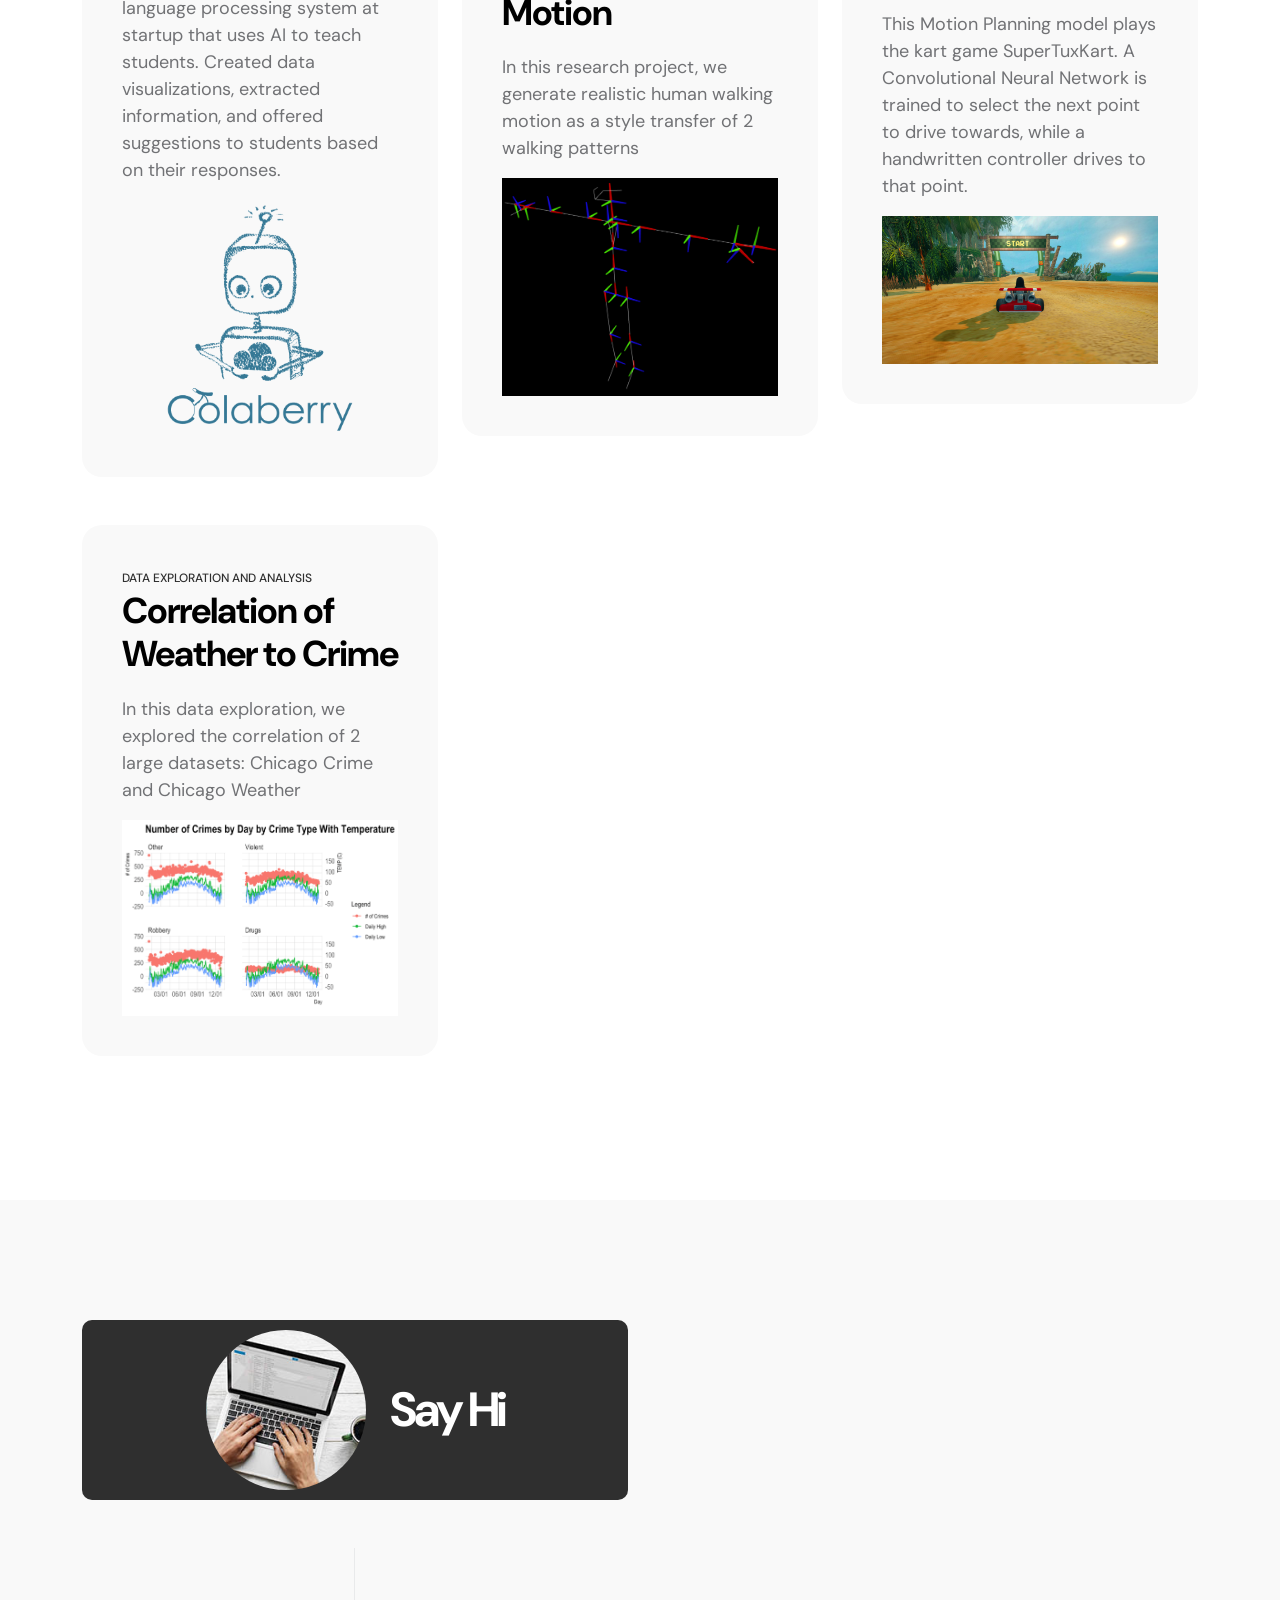
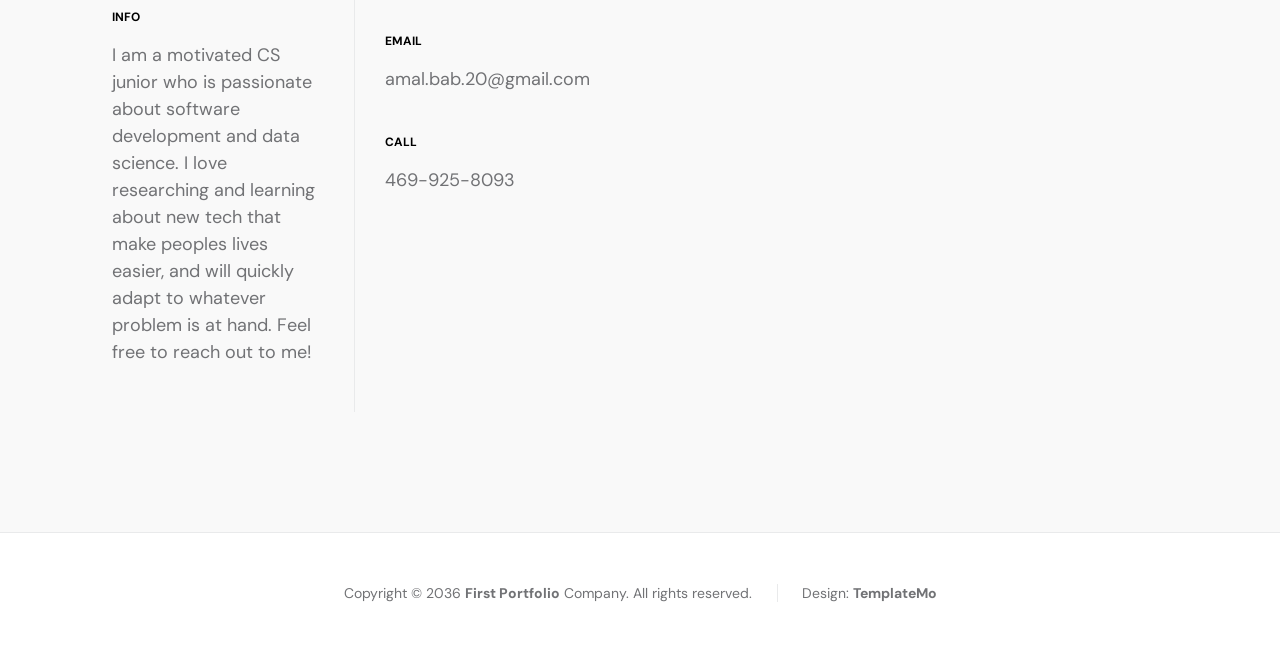
==== commit 26be4b9f: "test" ====
--- a/index.html
+++ b/index.html
@@ -375,7 +375,7 @@
                                 <div class="contact-info contact-info-border-start d-flex flex-column">
                                     <strong class="site-footer-title d-block mb-3">Info</strong>
 
-                                    <p>I am a highly motivated CS student who is really passionate about the technology field. I love researching and learningt about new tech, and will quickly learn and adapt to whatever problem is at hand. Feel free to reach out to me!</p>
+                                    <p>I am a motivated CS junior who is passionate about software development and data science. I love researching and learning about new tech that make peoples lives easier, and will quickly adapt to whatever problem is at hand. Feel free to reach out to me!</p>
 
                                 </div>
                             </div>
--- a/css/templatemo-first-portfolio-style.css
+++ b/css/templatemo-first-portfolio-style.css
@@ -11,7 +11,7 @@
   CUSTOM PROPERTIES ( VARIABLES )             
 -----------------------------------------*/
 :root {
-  --white-color:                  #ffffff;
+  --white-color:                  #    ;
   --primary-color:                #727aab;
   --secondary-color:              #2f2f2f;
   --section-bg-color:             #f9f9f9;
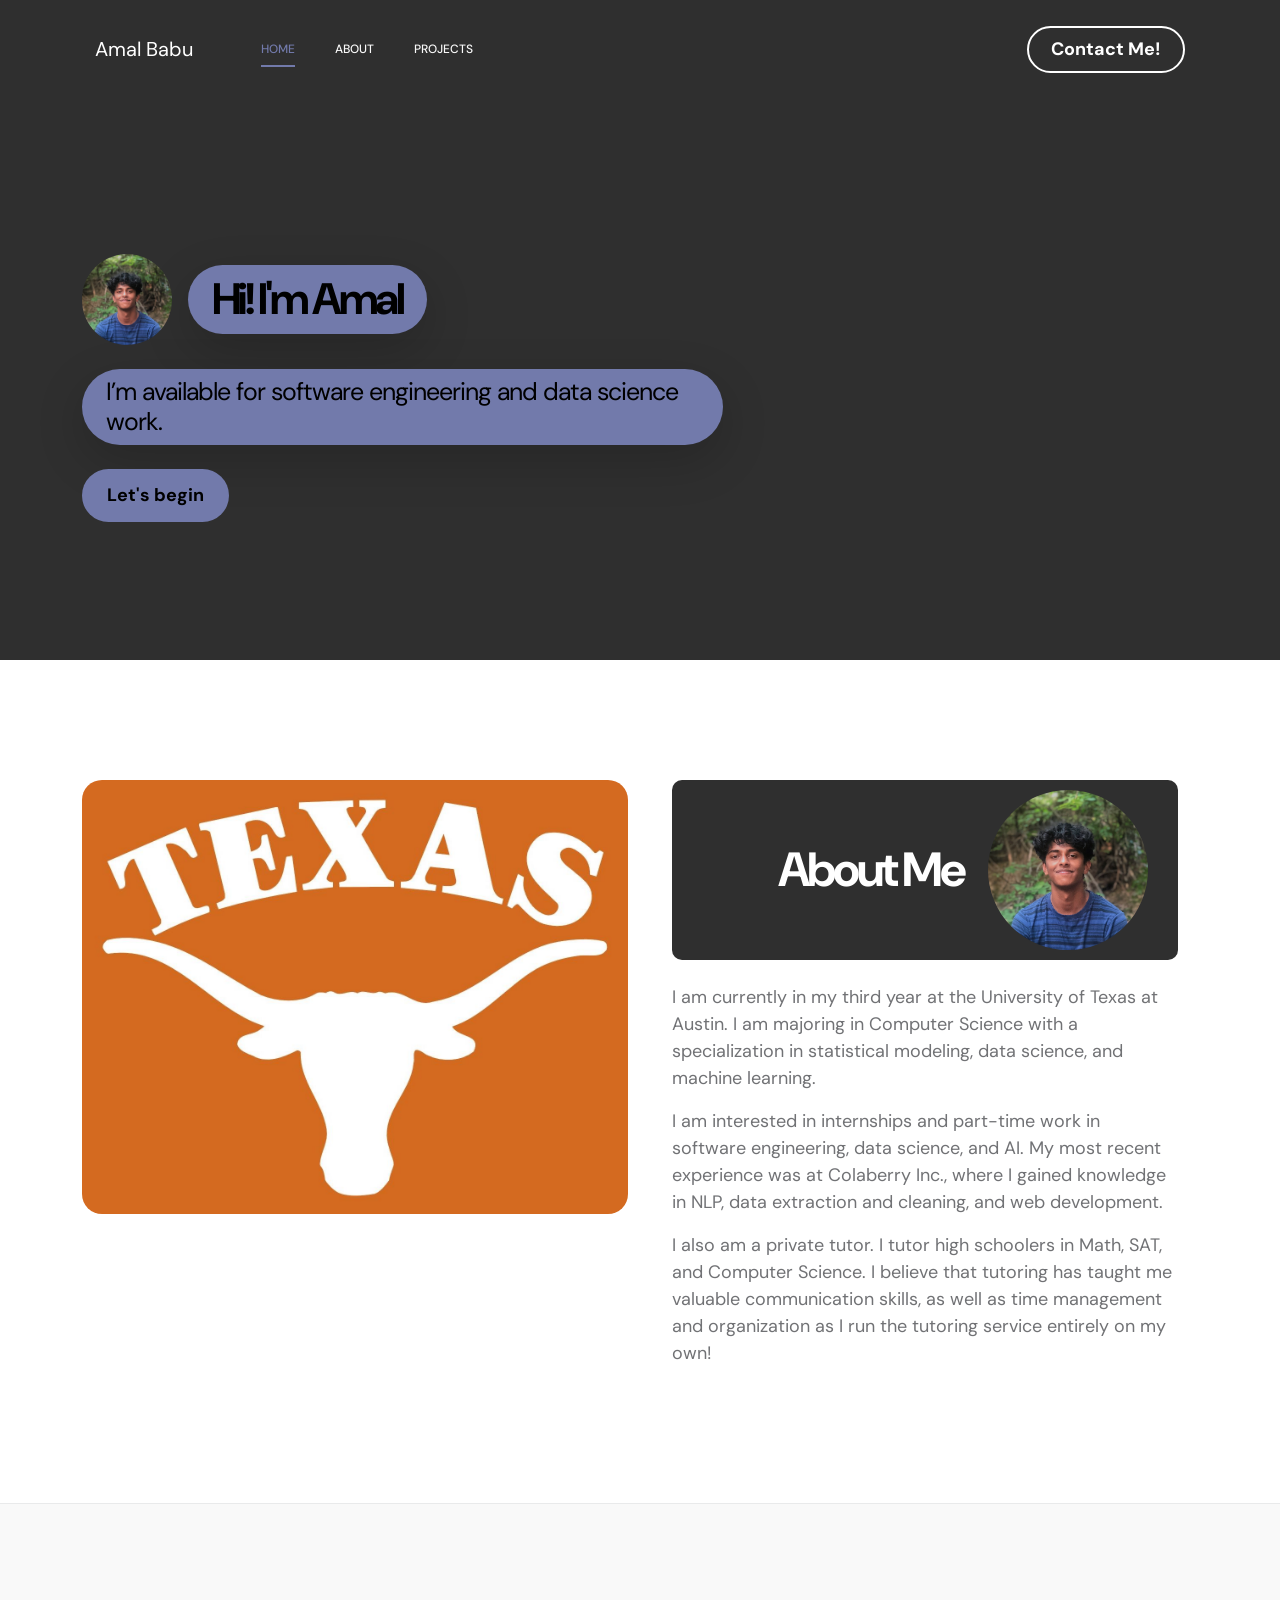
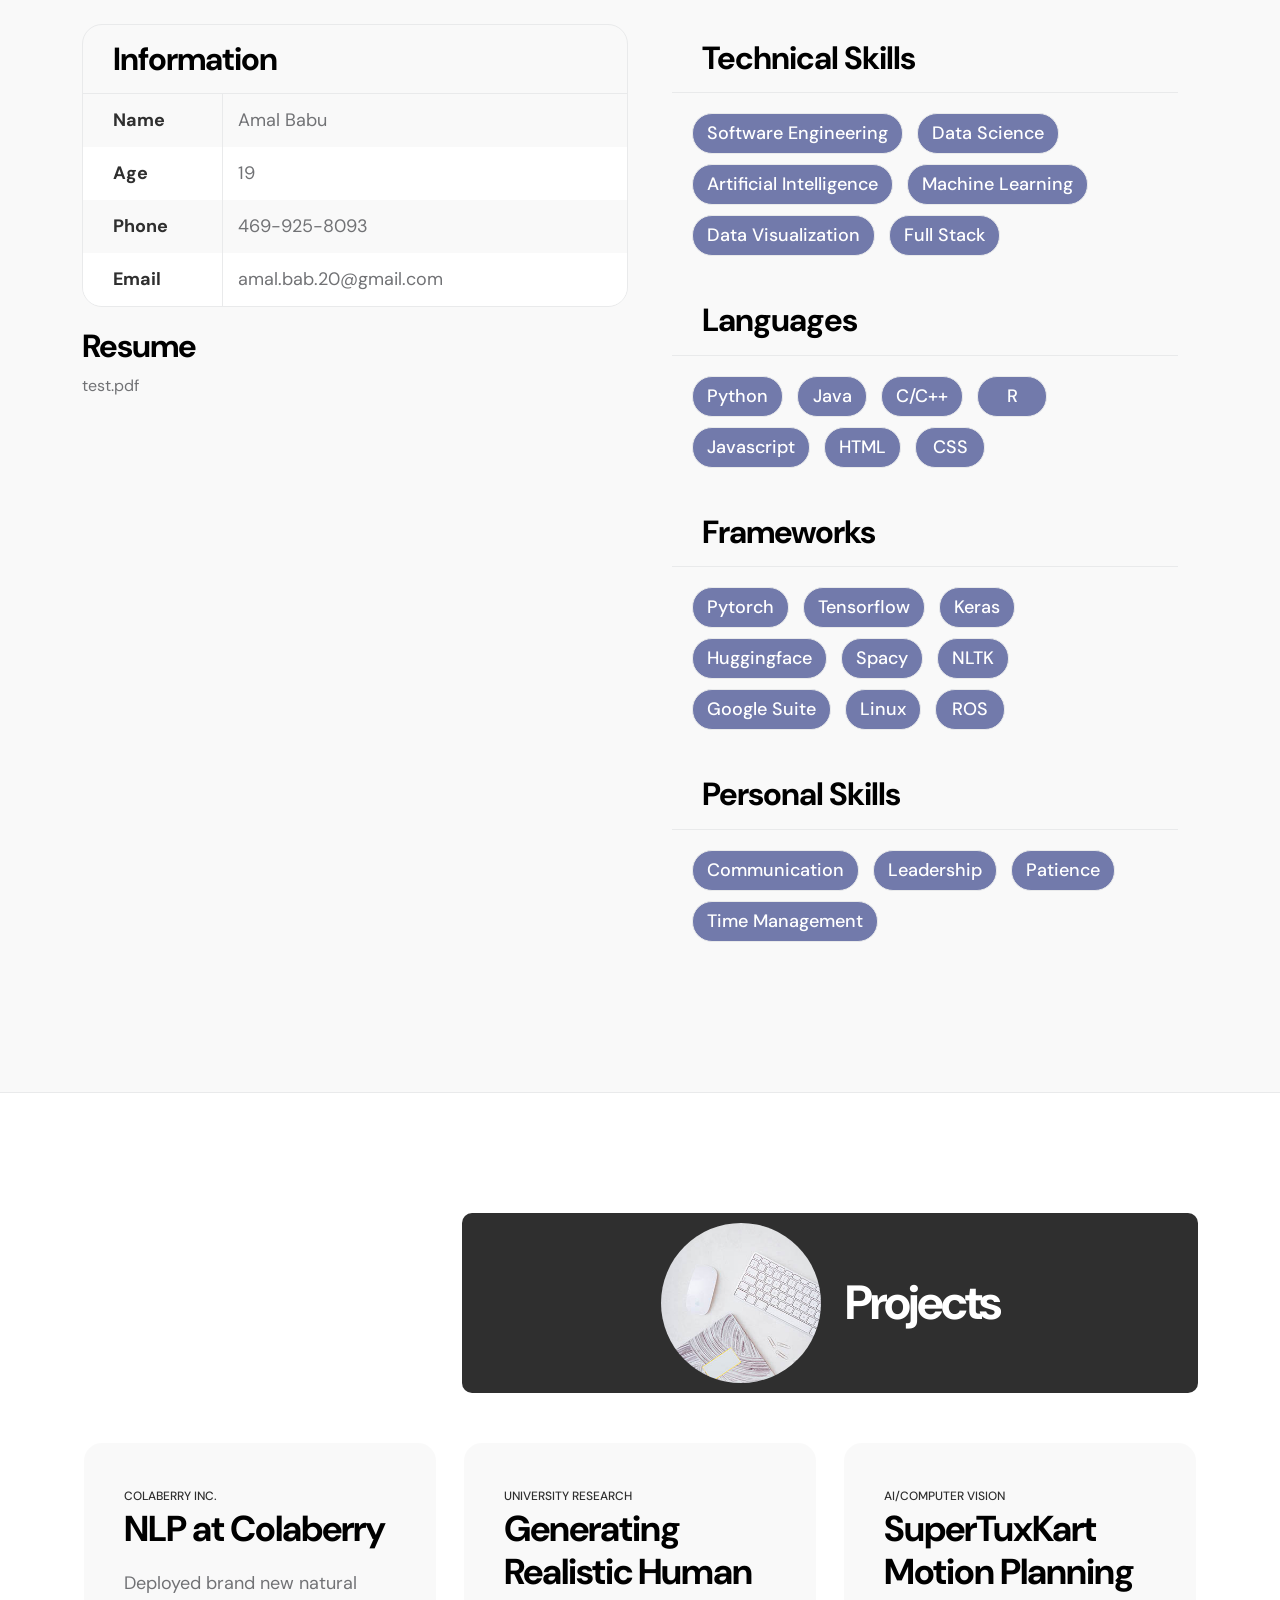
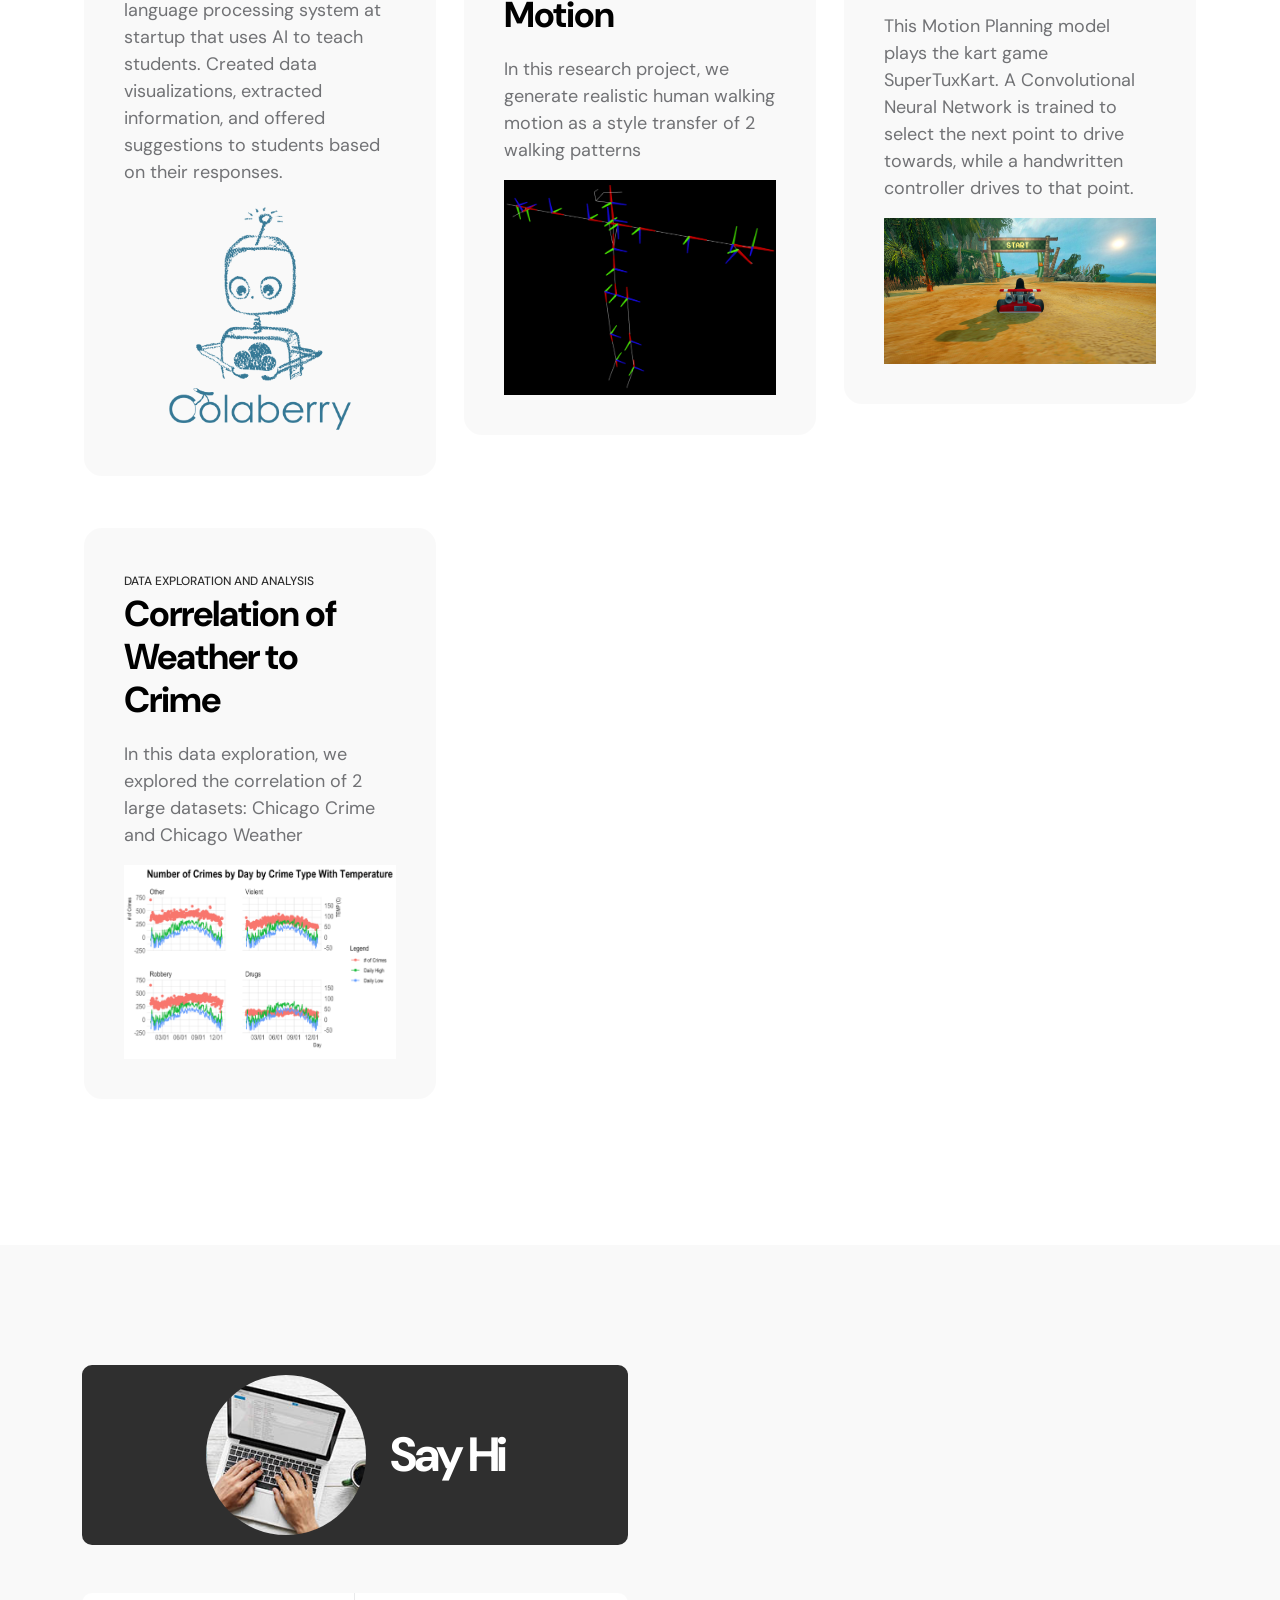
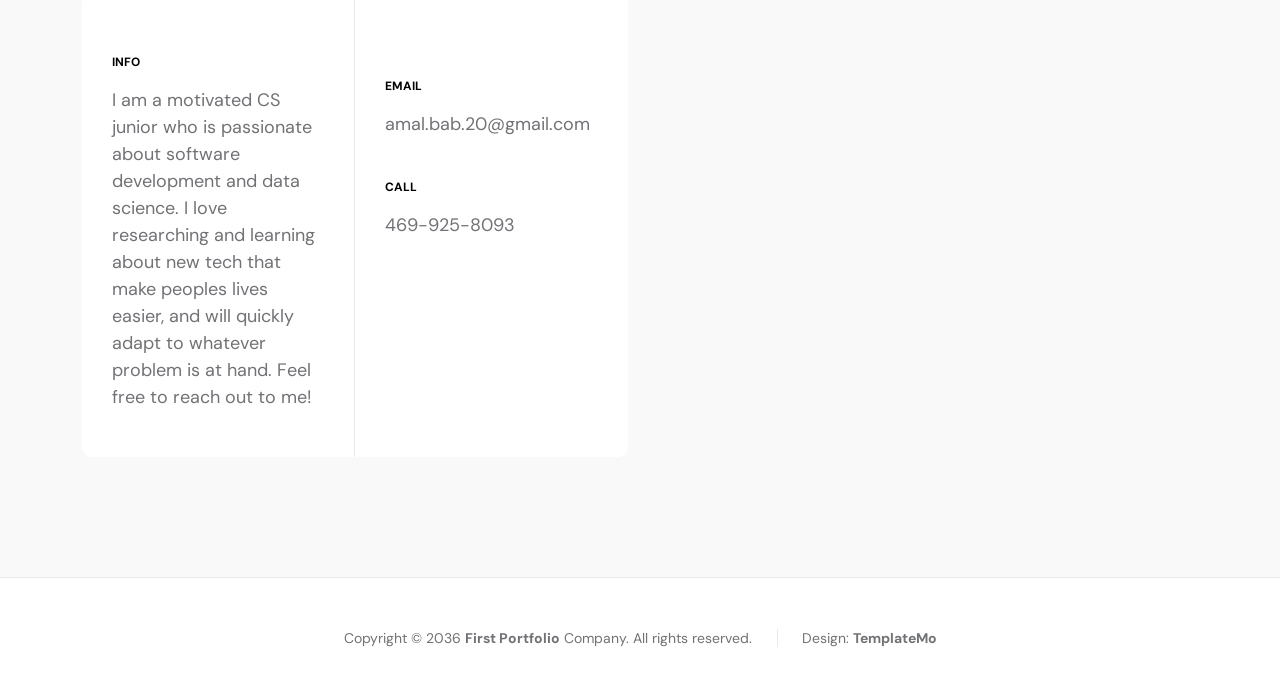
==== commit c23de93c: "thanks patel" ====
--- a/index.html
+++ b/index.html
@@ -10,6 +10,7 @@
         <title>Amal Babu</title>
 
         <!-- CSS FILES -->
+
         <link rel="preconnect" href="https://fonts.googleapis.com">
         
         <link rel="preconnect" href="https://fonts.gstatic.com" crossorigin>
@@ -127,7 +128,7 @@
 
                                 <p>I am currently in my third year at the University of Texas at Austin. I am majoring in Computer Science with a specialization in statistical modeling, data science, and machine learning.</p>
 
-                                <p>I am interested internships and part-time work in software engineering, data science, and AI. My most recent experience was at Colaberry Inc., where I gained knowledge in NLP, data extraction and cleaning, and web development.</p>
+                                <p>I am interested in internships and part-time work in software engineering, data science, and AI. My most recent experience was at Colaberry Inc., where I gained knowledge in NLP, data extraction and cleaning, and web development.</p>
 
                                 <p>I also am a private tutor. I tutor high schoolers in Math, SAT, and Computer Science. I believe that tutoring has taught me valuable communication skills, as well as time management and organization as I run the tutoring service entirely on my own!</p>
 
--- a/css/templatemo-first-portfolio-style.css
+++ b/css/templatemo-first-portfolio-style.css
@@ -11,7 +11,7 @@
   CUSTOM PROPERTIES ( VARIABLES )             
 -----------------------------------------*/
 :root {
-  --white-color:                  #    ;
+  --white-color:                  #ffffff;
   --primary-color:                #727aab;
   --secondary-color:              #2f2f2f;
   --section-bg-color:             #f9f9f9;
@@ -266,9 +266,10 @@
 .custom-btn {
   background: var(--secondary-color);
   border-radius: var(--border-radius-large);
-  color: var(--white-color);
+  color: var(--dark-color);
   font-weight: var(--font-weight-bold);
   padding: 12px 24px;
+
 }
 
 .custom-btn:hover {
@@ -315,7 +316,7 @@
 
 .is-sticky .navbar-brand,
 .is-sticky .navbar-brand:hover {
-  color: var(--dark-color);
+  color: var(--primary-color);
 }
 
 .is-sticky .navbar-nav .nav-link {
@@ -348,14 +349,14 @@
   padding: 10px 25px;
 }
 
-.navbar-brand {
-  font-size: var(--h4-font-size);
-  font-weight: var(--font-weight-bold);
-}
 
 .navbar-brand,
 .navbar-brand:hover {
   color: var(--white-color);
+}
+
+.navbar-brand{
+  color:  var(--white-color);
 }
 
 .navbar-expand-lg .navbar-nav .nav-link {
@@ -484,7 +485,7 @@
 .hero-title,
 .hero h4 {
   background: var(--primary-color);
-  color: var(--white-color);
+  color: var(--dark-color);
   box-shadow: 0 1rem 3rem rgba(0,0,0,.175);
   border-radius: var(--border-radius-large);
   display: inline-block;
@@ -930,6 +931,7 @@
   list-style: none;
   display: inline-block;
   vertical-align: top;
+  color: var(--dark-color);
 }
 
 .footer-menu-link {
@@ -1049,16 +1051,13 @@
   .navbar .custom-btn {
     font-size: var(--copyright-text-font-size);
     padding: 8px 16px;
+    color: var(--dark-color);
   }
 
   .navbar .container {
     background: var(--white-color);
   }
 
-  .navbar-brand,
-  .navbar-brand:hover {
-    color: var(--dark-color);
-  }
 
   .navbar-icon {
     background: var(--secondary-color);
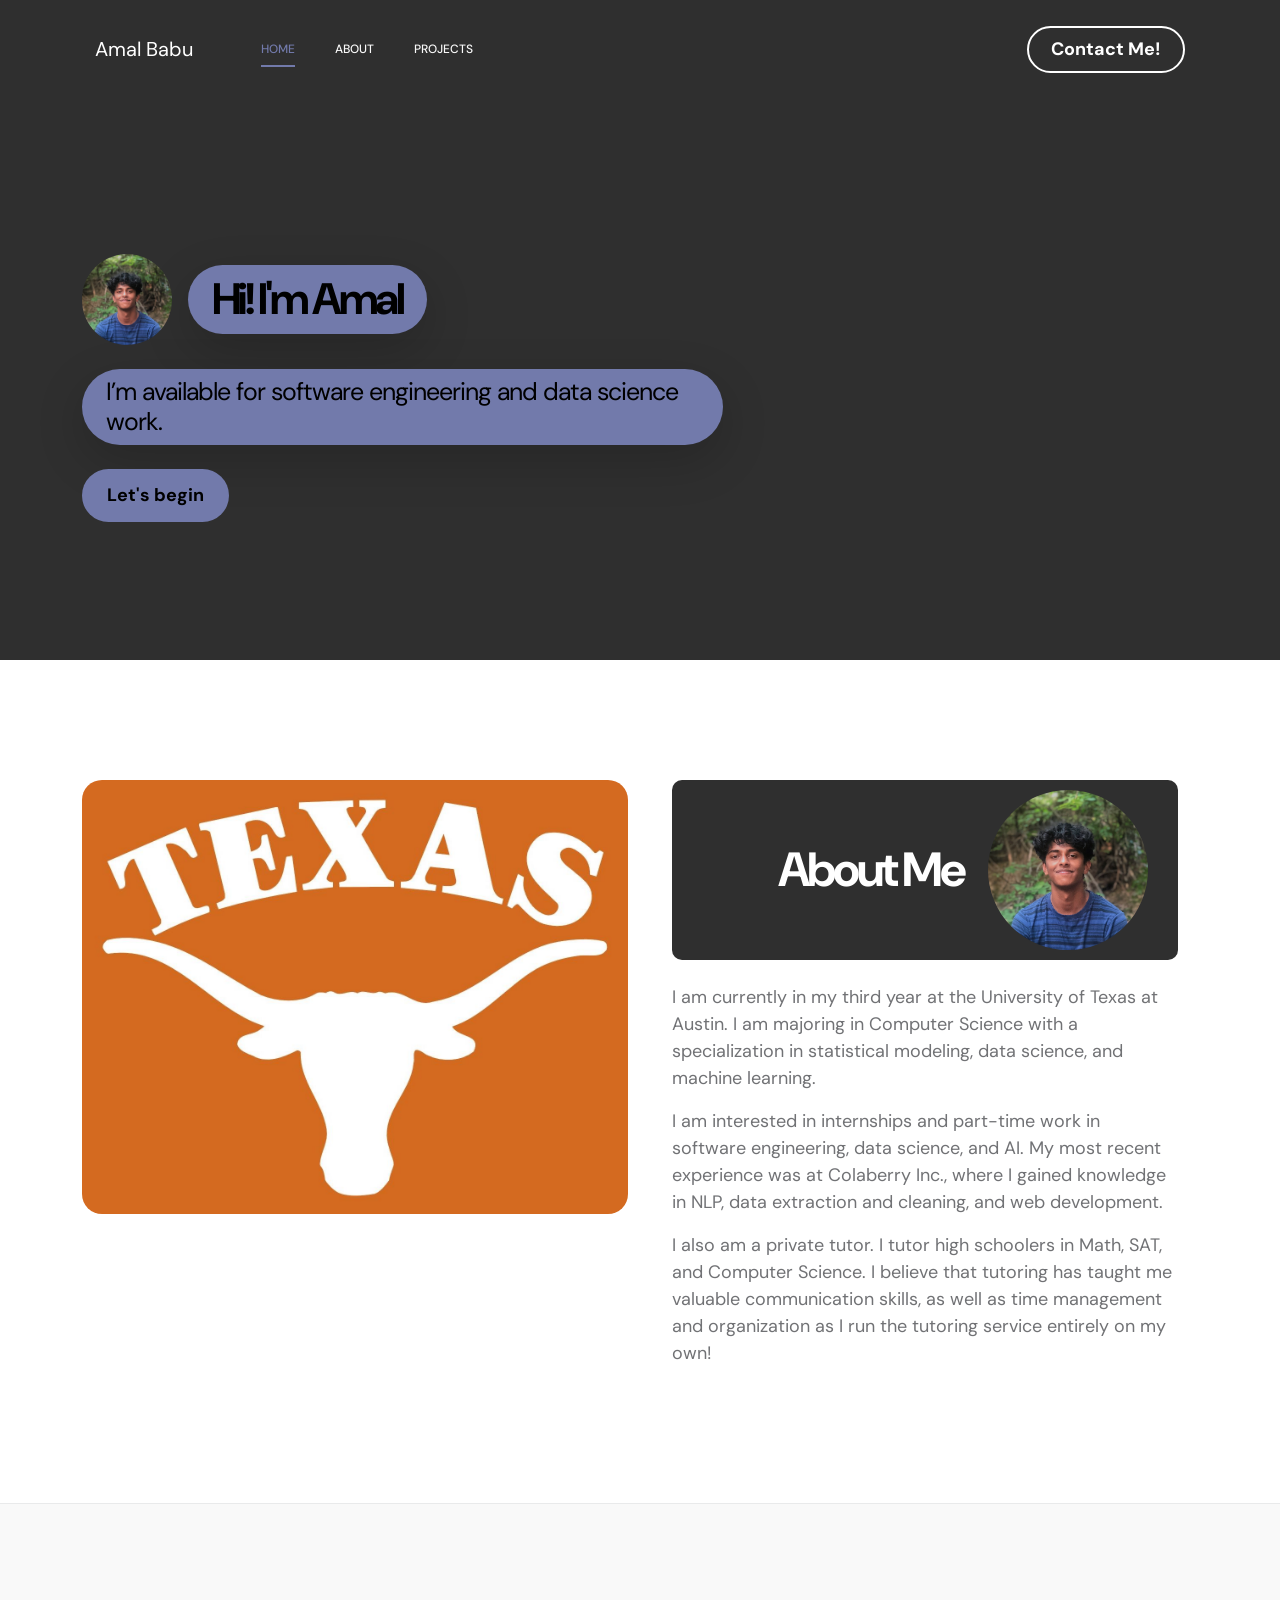
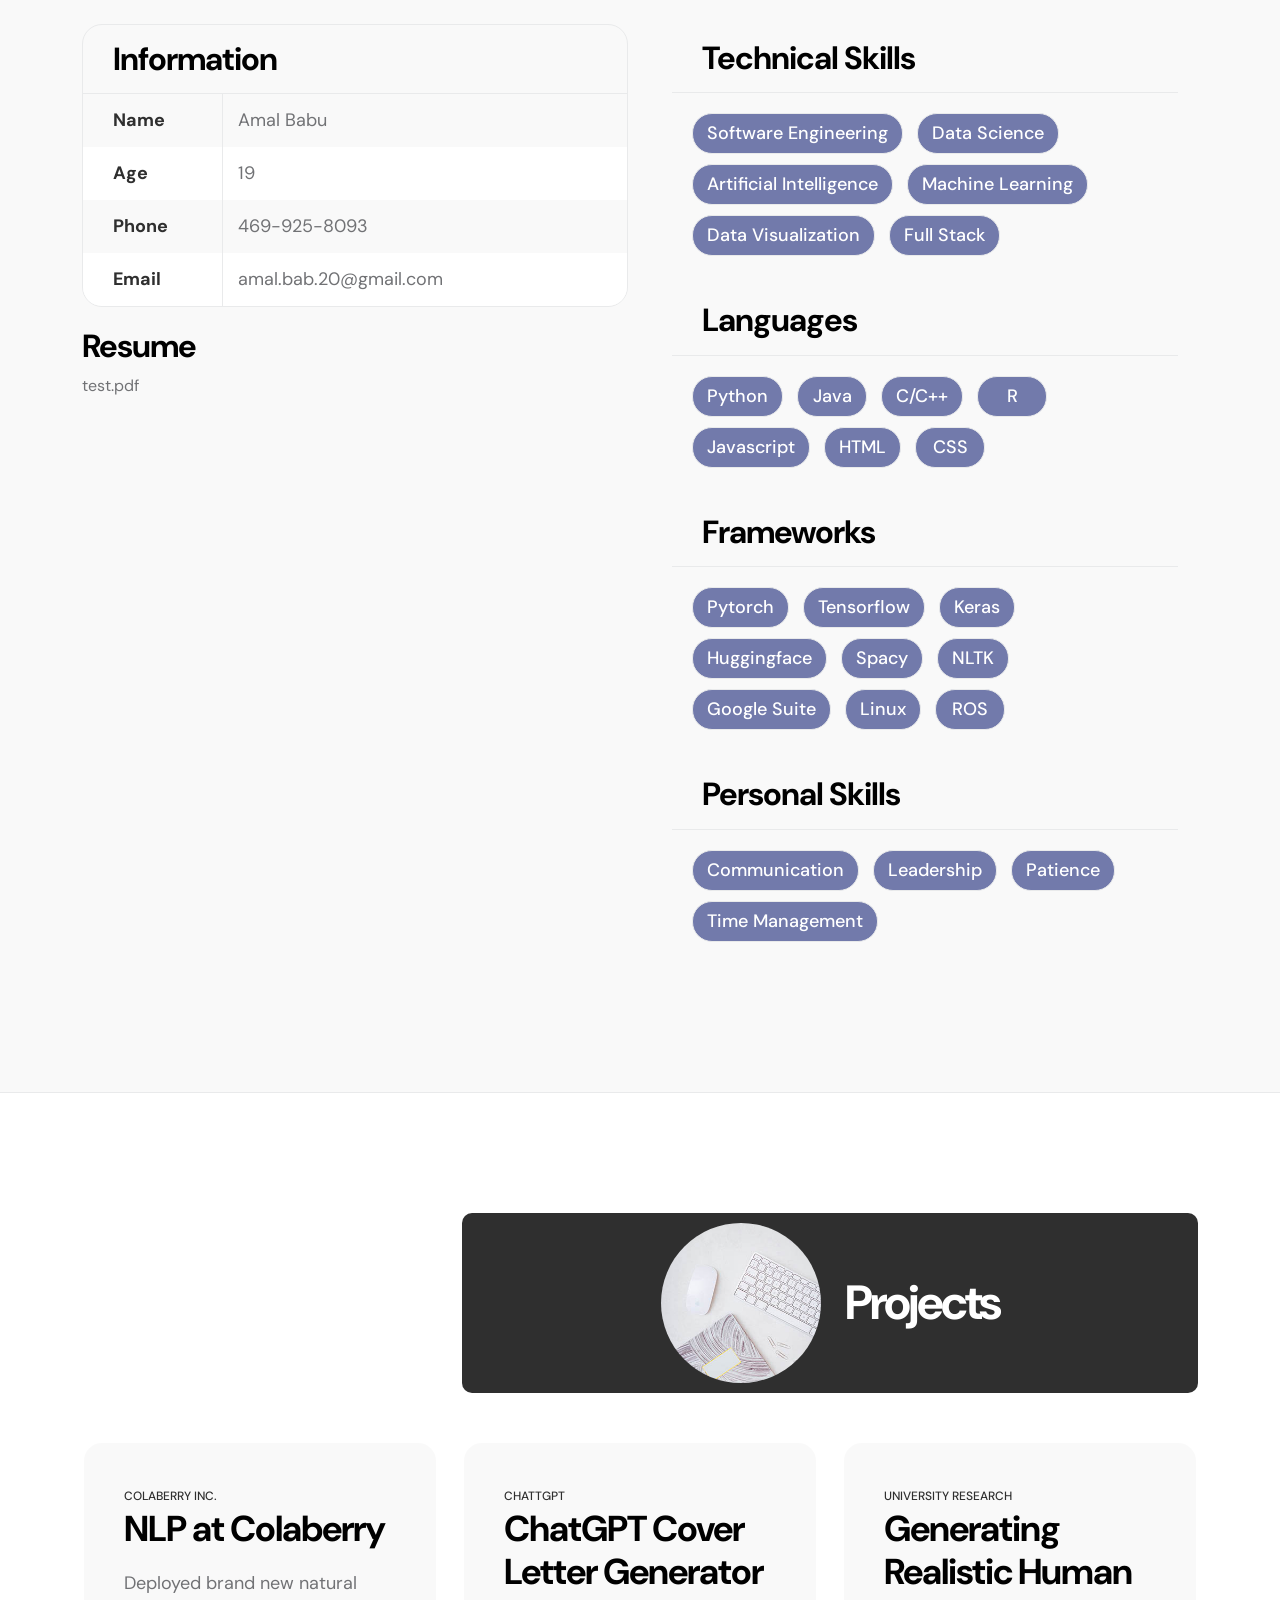
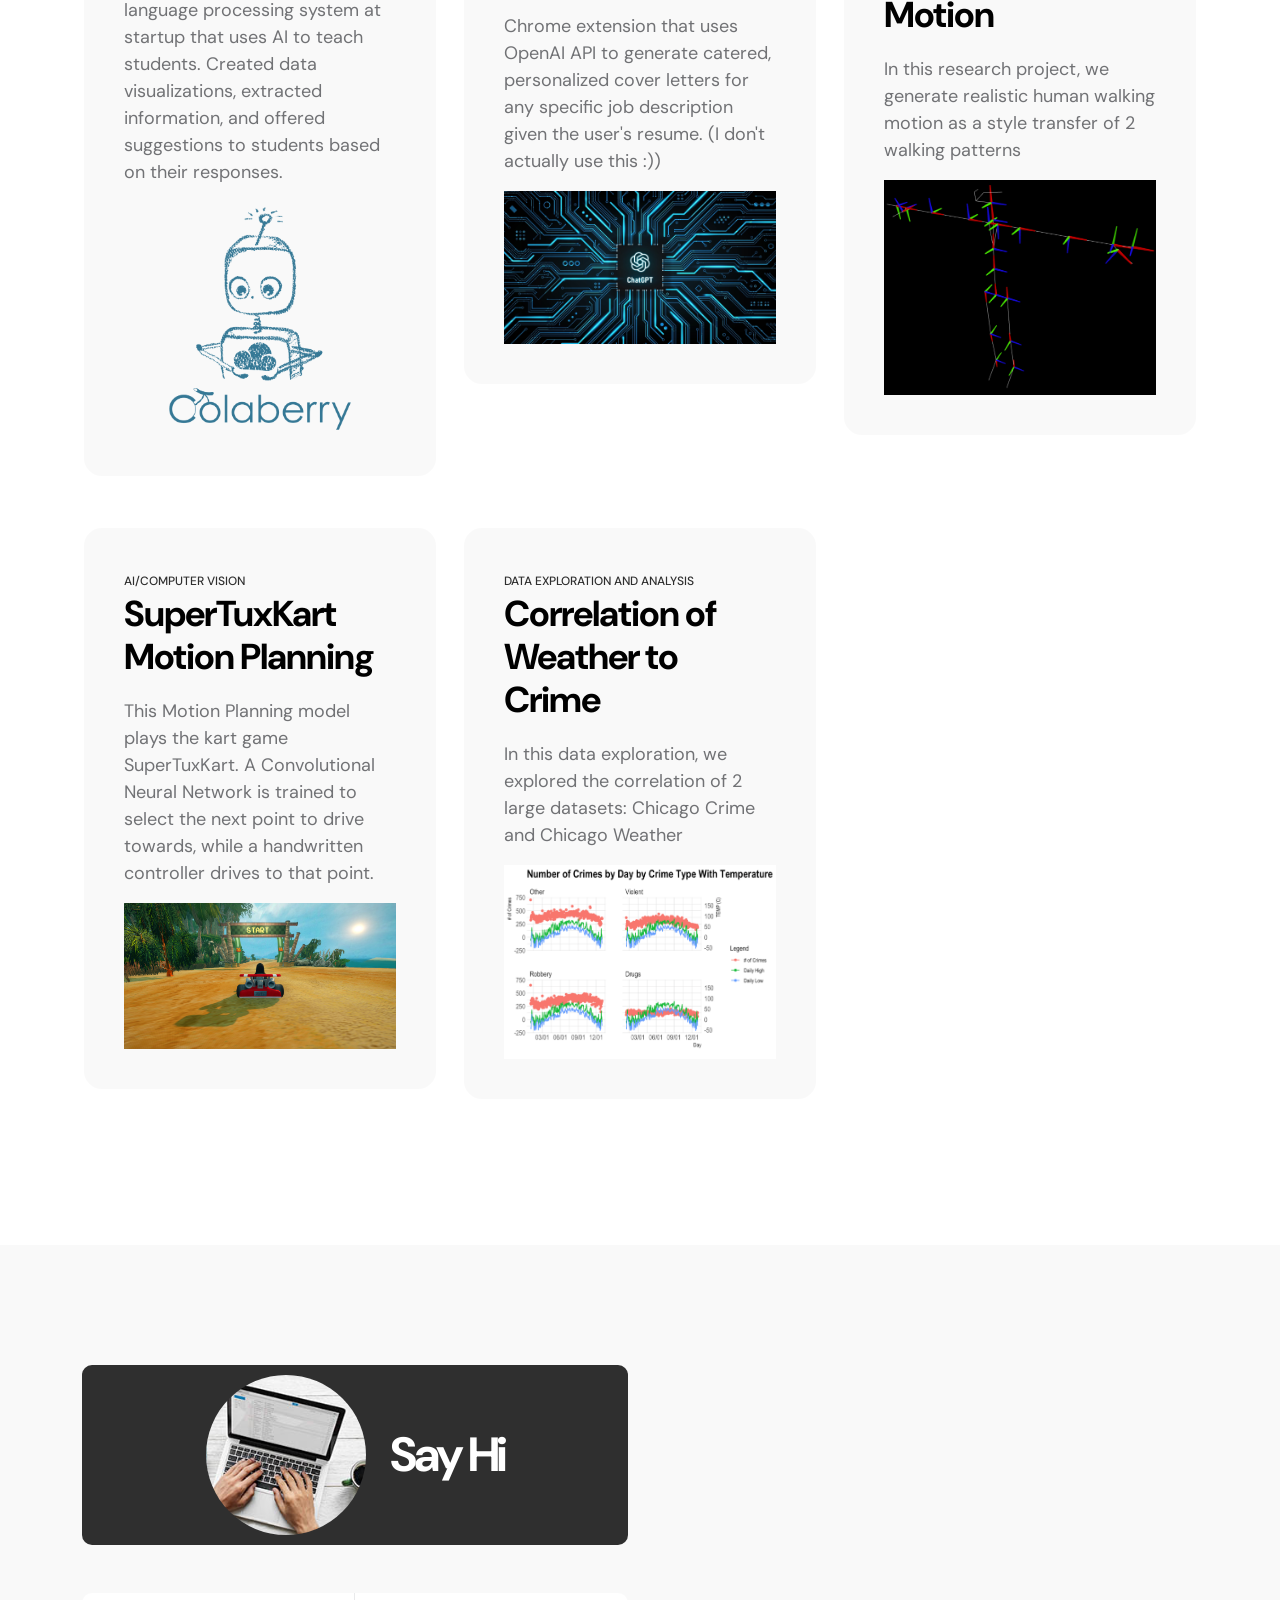
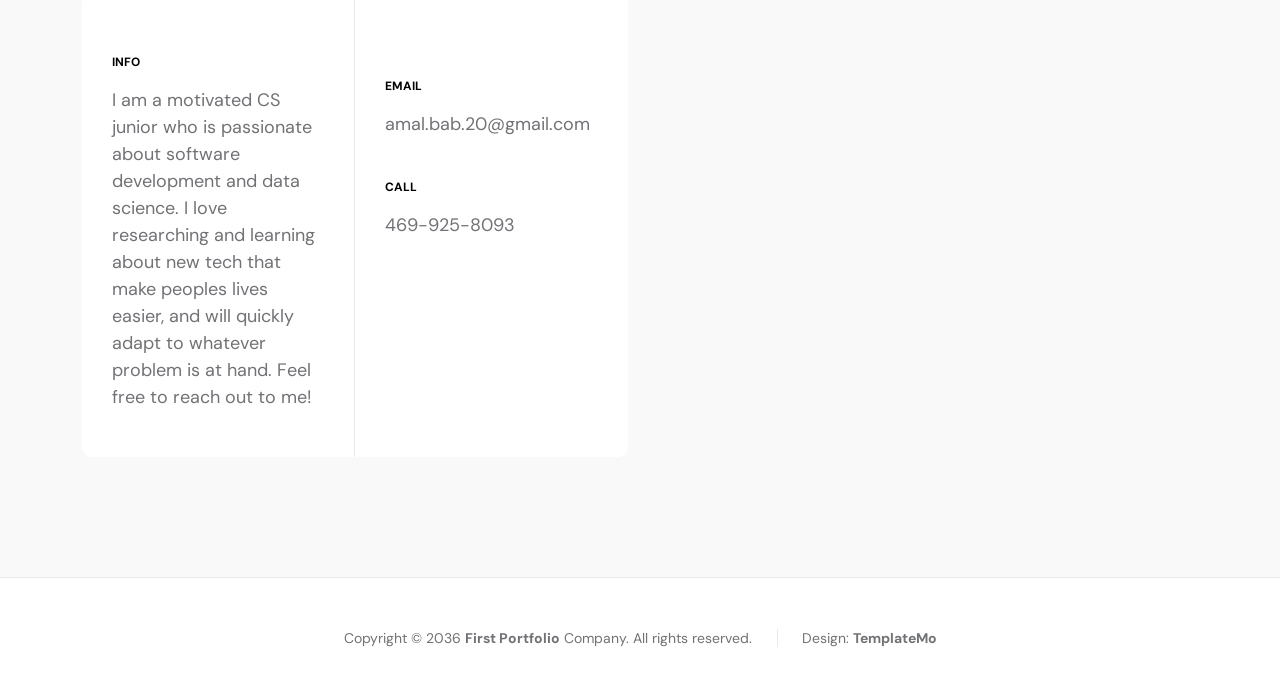
==== commit ec9216b8: "updates resume" ====
--- a/index.html
+++ b/index.html
@@ -298,6 +298,21 @@
                               </a>
                           </div>
                         </div>
+
+                        <div class="col-lg-4 col-md-6 col-12">
+                            <div class="projects-thumb">
+                                <div class="projects-info">
+                                    <small class="projects-tag">ChattGPT</small>
+  
+                                    <h3 class="projects-title">ChatGPT Cover Letter Generator</h3>
+                                    <p>Chrome extension that uses OpenAI API to generate catered, personalized cover letters for any specific job description given the user's resume. (I don't actually use this :))</p>
+                                </div>
+  
+                                <a href="images/projects/chat-cover-letter.mp4">
+                                    <img src="images/projects/chat.jpg" class="img-fluid" alt="">
+                                </a>
+                            </div>
+                          </div>
 
                         <div class="col-lg-4 col-md-6 col-12">
                           <div class="projects-thumb">
